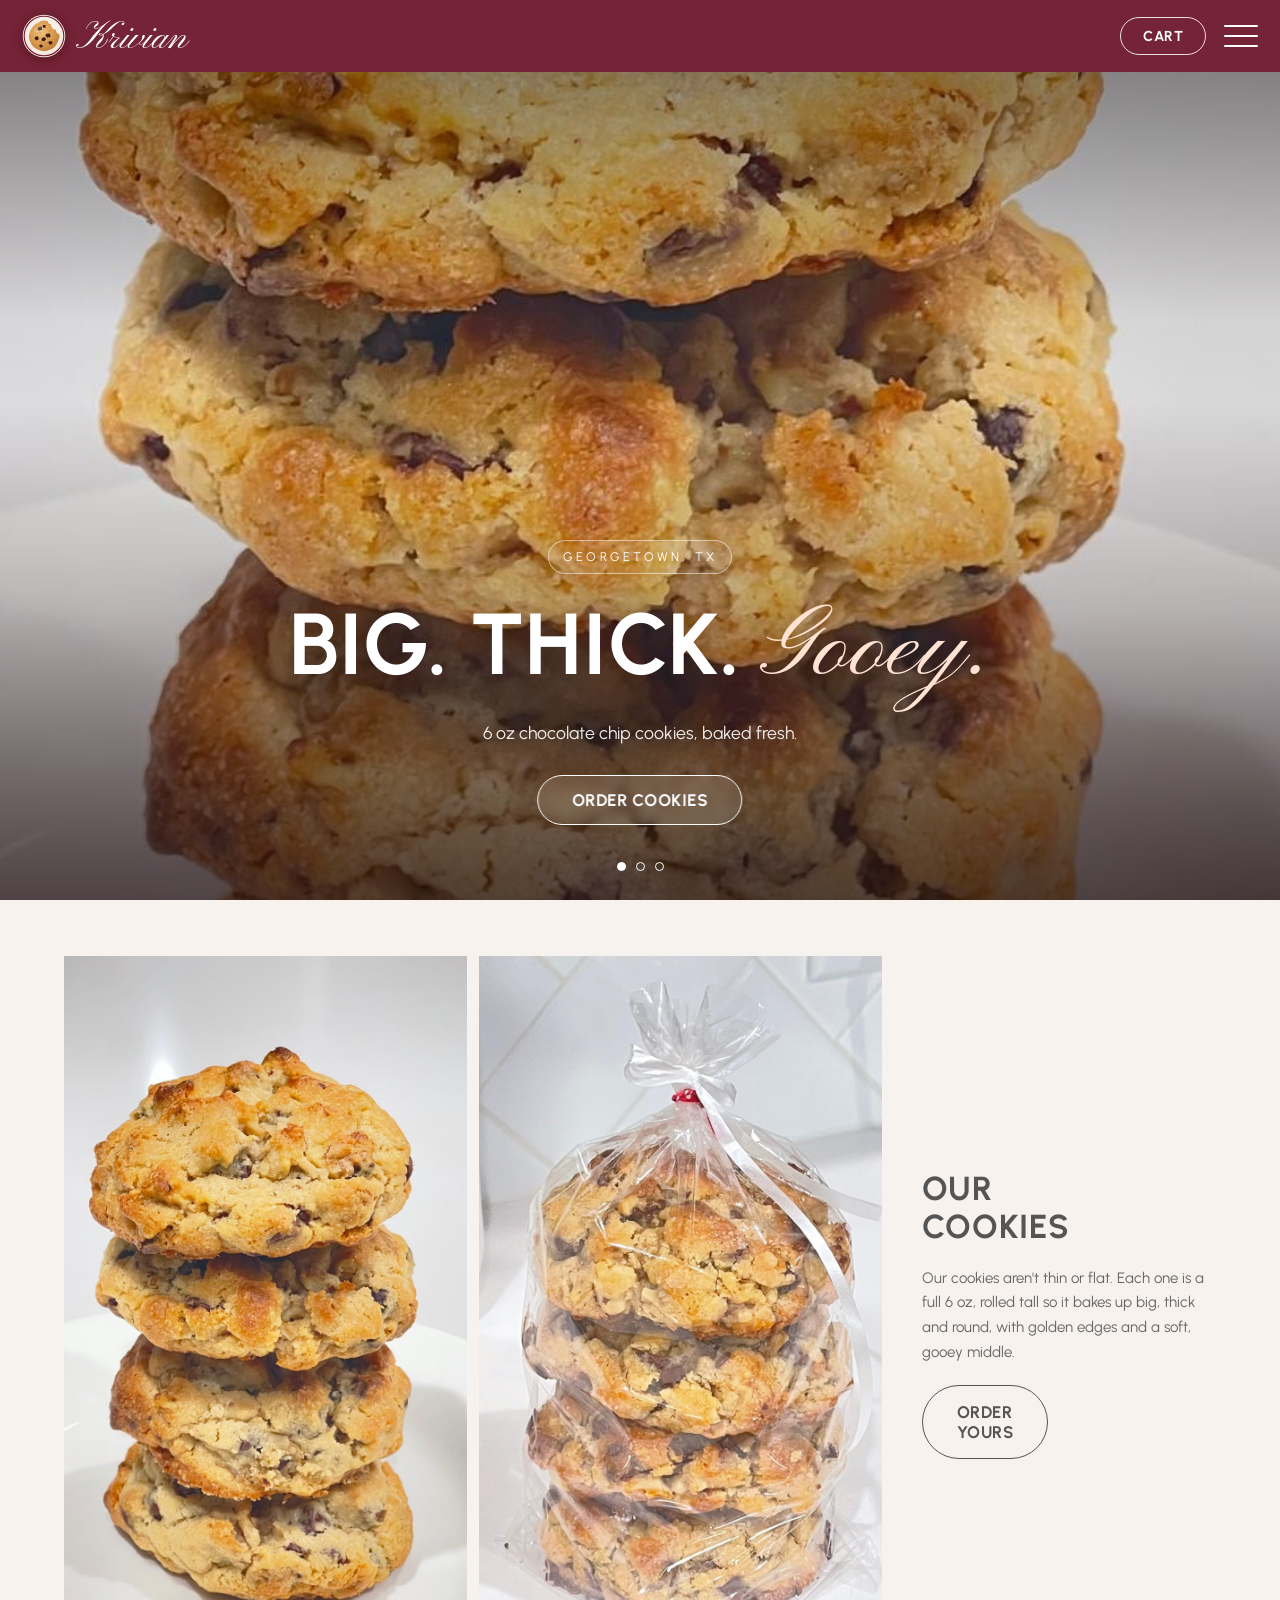
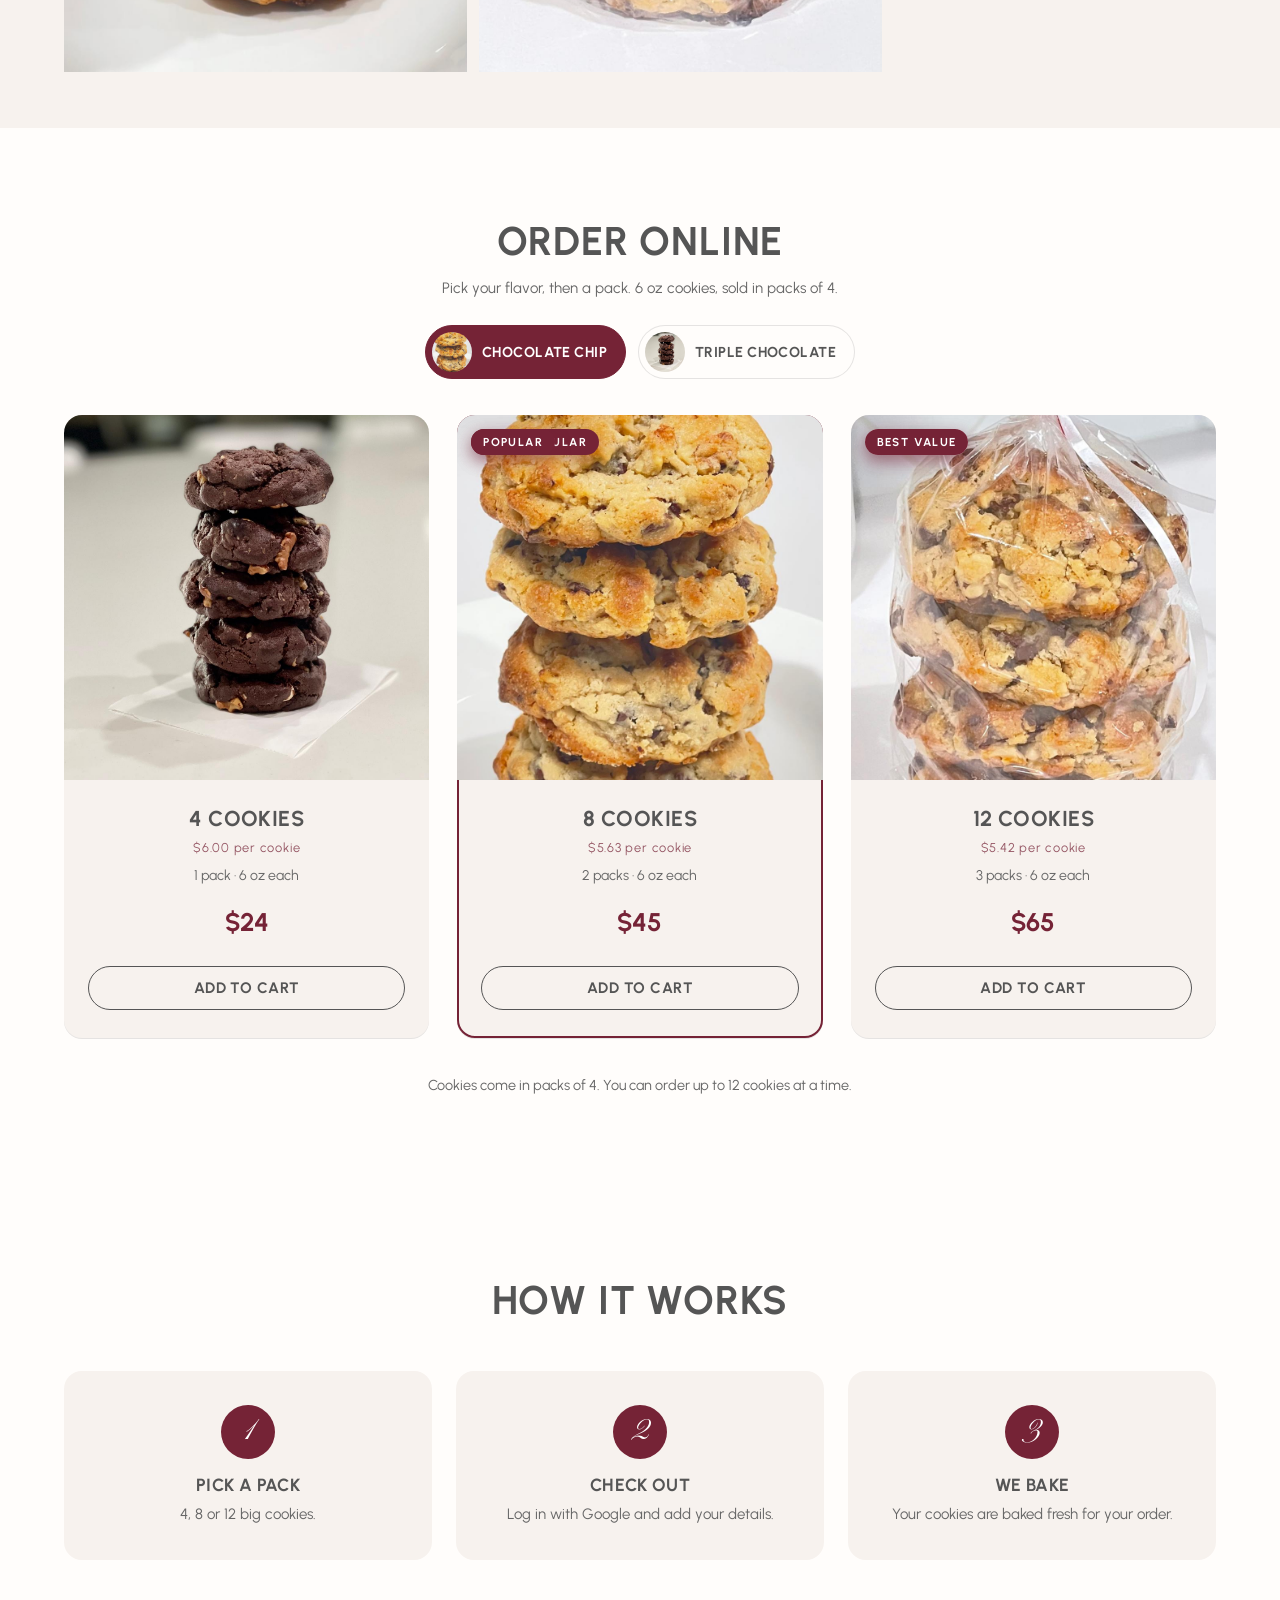
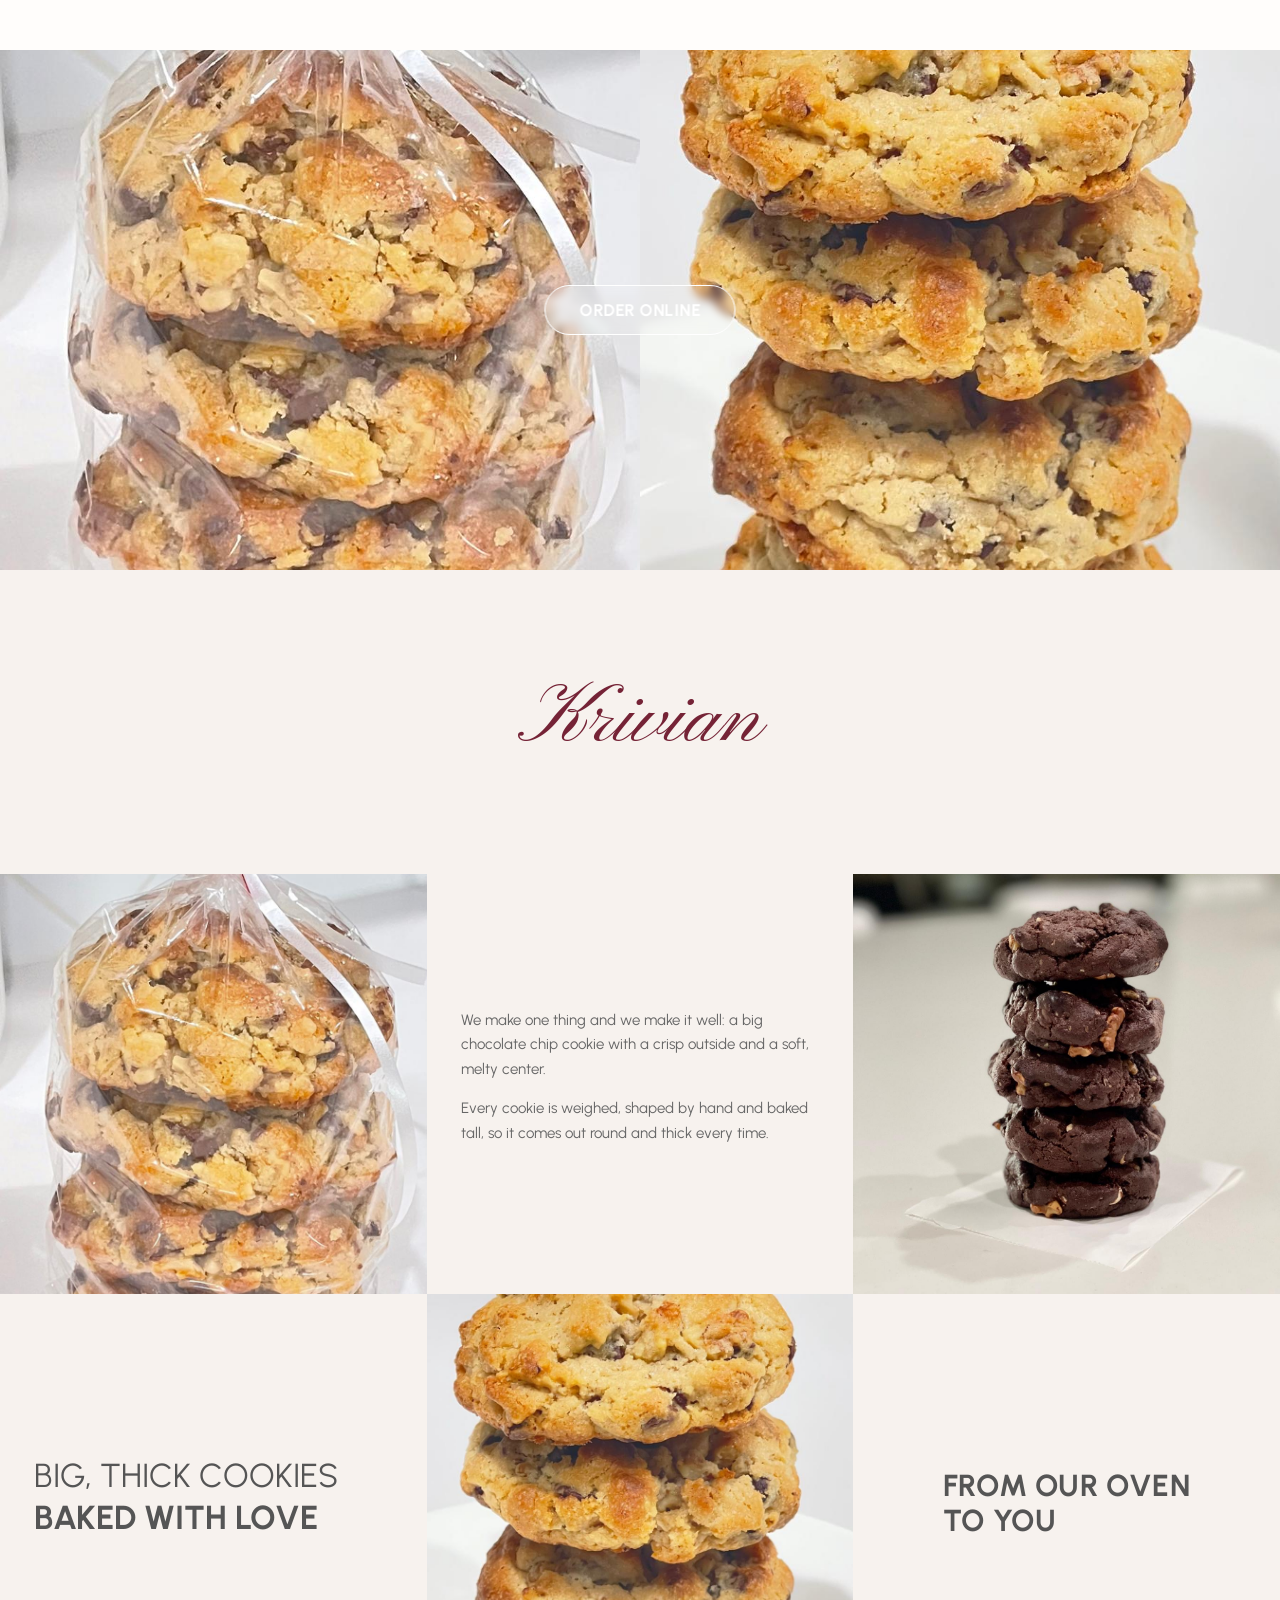
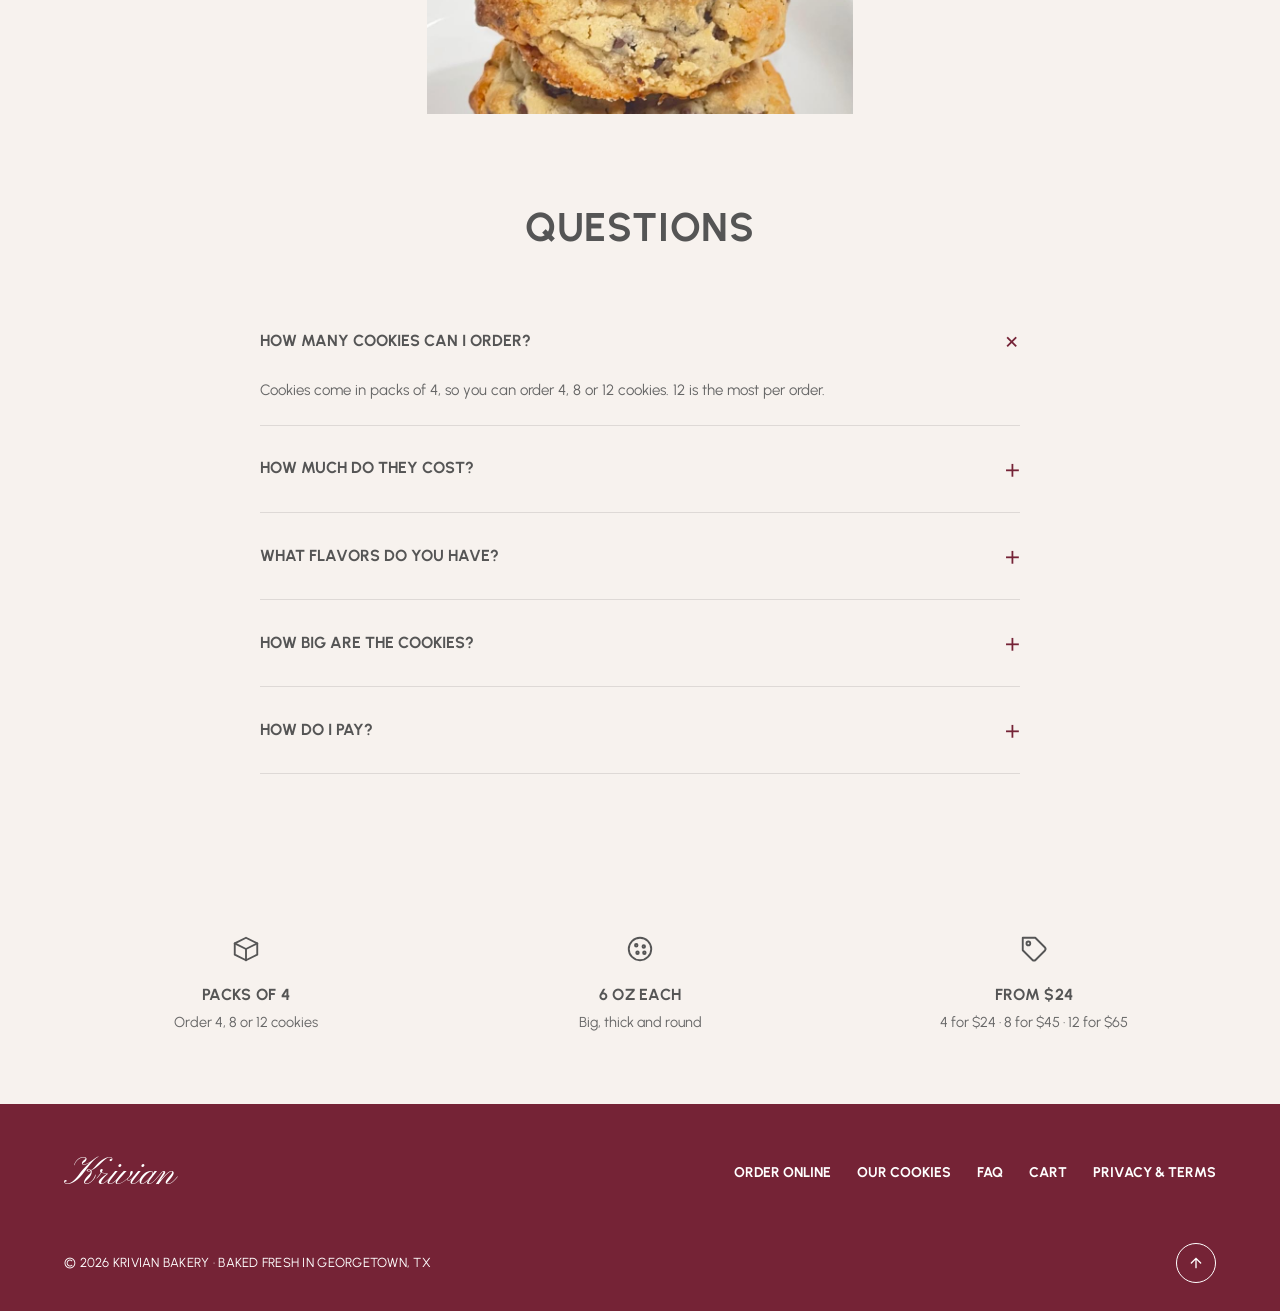
==== index.html @ 321ea790 "Two flavors: Chocolate Chip and Triple Chocolate, picked on the menu and in the cart Co-Authored-By:" ====
<!doctype html>
<html lang="en">
<head>
  <meta charset="utf-8">
  <meta name="viewport" content="width=device-width, initial-scale=1">
  <title>Krivian Bakery · Big Chocolate Chip Cookies</title>
  <meta name="description" content="Krivian Bakery in Georgetown, TX makes big, thick 6 oz chocolate chip and triple chocolate cookies, baked fresh and sold in packs of 4. Order online.">
  <link rel="icon" href="logo.svg" type="image/svg+xml">
  <link rel="canonical" href="https://krivianbakery.com/">
  <meta name="theme-color" content="#752336">
  <meta property="og:type" content="website">
  <meta property="og:site_name" content="Krivian Bakery">
  <meta property="og:title" content="Krivian Bakery · Big Chocolate Chip Cookies">
  <meta property="og:description" content="Big, thick 6 oz chocolate chip cookies, baked fresh and sold in packs of 4.">
  <meta property="og:url" content="https://krivianbakery.com/">
  <meta property="og:image" content="https://krivianbakery.com/img/chocolate-chip.jpg">
  <meta name="twitter:card" content="summary_large_image">
  <link rel="apple-touch-icon" href="logo.svg">
  <script type="application/ld+json">{"@context":"https://schema.org","@type":"Bakery","name":"Krivian Bakery","url":"https://krivianbakery.com/","logo":"https://krivianbakery.com/logo.svg","image":"https://krivianbakery.com/img/double-chocolate.jpg","description":"Big, thick 6 oz chocolate chip cookies, sold in packs of 4.","priceRange":"$","servesCuisine":"Cookies","makesOffer":[{"@type":"Offer","price":"24","priceCurrency":"USD","itemOffered":{"@type":"Product","name":"Chocolate chip cookies, 4 cookies"}},{"@type":"Offer","price":"45","priceCurrency":"USD","itemOffered":{"@type":"Product","name":"Chocolate chip cookies, 8 cookies"}},{"@type":"Offer","price":"65","priceCurrency":"USD","itemOffered":{"@type":"Product","name":"Chocolate chip cookies, 12 cookies"}}],"address":{"@type":"PostalAddress","addressLocality":"Georgetown","addressRegion":"TX","addressCountry":"US"},"areaServed":{"@type":"City","name":"Georgetown, Texas"}}</script>
  <link rel="preconnect" href="https://fonts.googleapis.com">
  <link rel="preconnect" href="https://fonts.gstatic.com" crossorigin>
  <link href="https://fonts.googleapis.com/css2?family=Pinyon+Script&family=Urbanist:wght@400;700&display=swap" rel="stylesheet">
  <link rel="stylesheet" href="styles.css">
  <script src="cart.js"></script>
  <script type="application/ld+json">{"@context":"https://schema.org","@type":"FAQPage","mainEntity":[{"@type":"Question","name":"How many cookies can I order?","acceptedAnswer":{"@type":"Answer","text":"Cookies come in packs of 4, so you can order 4, 8 or 12 cookies. 12 is the most per order."}},{"@type":"Question","name":"How much do they cost?","acceptedAnswer":{"@type":"Answer","text":"4 cookies are $24, 8 cookies are $45 and 12 cookies are $65."}},{"@type":"Question","name":"How big are the cookies?","acceptedAnswer":{"@type":"Answer","text":"Each cookie is 6 oz. They're big, round and thick, not thin and flat."}},{"@type":"Question","name":"How do I pay?","acceptedAnswer":{"@type":"Answer","text":"Add a pack to your cart and go to checkout. Online payment is coming soon."}}]}</script>
</head>
<body>
  <header class="site-header">
    <div class="bar">
      <a class="logo" href="index.html"><img src="logo.svg" alt="" width="44" height="44">Krivian</a>
      <div class="bar-right">
        <button class="pill light cart-pill" type="button" data-open-cart>Cart <span class="badge" data-cart-badge hidden>0</span></button>
        <button class="burger" type="button" data-menu-toggle aria-label="Open menu"><span></span><span></span><span></span></button>
      </div>
    </div>
  </header>

  <div class="menu-overlay">
    <button class="close-x" type="button" data-menu-toggle aria-label="Close menu"></button>
    <nav aria-label="Main">
      <a href="#order">Order cookies</a>
      <a href="#cookies">Our cookies</a>
      <a href="#faq">FAQ</a>
      <a href="cart.html">Cart</a>
    </nav>
  </div>

  <main>
    <section class="hero" aria-label="Krivian Bakery cookies">
      <div class="slide on">
        <img src="img/chocolate-chip.jpg" alt="A stack of Krivian chocolate chip cookies" fetchpriority="high">
        <div class="slide-caption"><b>Chocolate chip</b> by Krivian</div>
      </div>
      <div class="slide">
        <img src="img/pack-of-4.jpg" alt="A bagged pack of 4 Krivian cookies" loading="lazy">
        <div class="slide-caption"><b>6 oz cookies</b> by Krivian</div>
      </div>
      <div class="slide">
        <img src="img/double-chocolate.jpg" alt="A stack of Krivian triple chocolate cookies" loading="lazy">
        <div class="slide-caption"><b>Baked fresh</b> by Krivian</div>
      </div>
      <div class="hero-copy">
        <span class="hero-kicker">Georgetown, TX</span>
        <h1>Big. Thick.<em>Gooey.</em></h1>
        <p>6 oz chocolate chip cookies, baked fresh.</p>
      </div>
      <a class="pill glass hero-cta" href="#order">Order cookies</a>
      <div class="dots"></div>
    </section>

    <section class="split" id="cookies">
      <div class="wrap split-grid">
        <img src="img/chocolate-chip.jpg" alt="A stack of Krivian chocolate chip cookies" loading="lazy">
        <img src="img/pack-of-4.jpg" alt="A bagged pack of 4 Krivian cookies" loading="lazy">
        <div class="split-text">
          <h2>Our<br>cookies</h2>
          <p>Our cookies aren't thin or flat. Each one is a full 6 oz, rolled tall so it bakes up big, thick and round, with golden edges and a soft, gooey middle.</p>
          <a class="pill big" href="#order">Order<br>yours</a>
        </div>
      </div>
    </section>

    <section class="section store" id="order">
      <div class="wrap">
        <div class="title">
          <h2>Order online</h2>
          <p>Pick your flavor, then a pack. 6 oz cookies, sold in packs of 4.</p>
        </div>
        <div class="flavor-wrap" data-flavor-picker>
        </div>
        <div class="store-grid">
          <article class="product">
            <div class="product-img"><img src="img/double-chocolate.jpg" alt="A stack of Krivian triple chocolate cookies" loading="lazy"></div>
            <div class="product-body">
              <h3>4 Cookies</h3><span class="each">$6.00 per cookie</span>
              <span class="sub">1 pack · 6 oz each</span>
              <div class="price">$24</div>
              <button class="pill add-btn" type="button" data-add="4">Add to cart</button>
            </div>
          </article>
          <article class="product featured">
            <span class="ribbon">Most popular</span>
            <div class="product-img"><img src="img/chocolate-chip.jpg" alt="A stack of Krivian chocolate chip cookies" loading="lazy"><span class="ribbon">Popular</span></div>
            <div class="product-body">
              <h3>8 Cookies</h3><span class="each">$5.63 per cookie</span>
              <span class="sub">2 packs · 6 oz each</span>
              <div class="price">$45</div>
              <button class="pill add-btn" type="button" data-add="8">Add to cart</button>
            </div>
          </article>
          <article class="product">
            <span class="ribbon alt">Best value</span>
            <div class="product-img"><img src="img/pack-of-4.jpg" alt="A bagged pack of 4 Krivian cookies" loading="lazy"><span class="ribbon">Best value</span></div>
            <div class="product-body">
              <h3>12 Cookies</h3><span class="each">$5.42 per cookie</span>
              <span class="sub">3 packs · 6 oz each</span>
              <div class="price">$65</div>
              <button class="pill add-btn" type="button" data-add="12">Add to cart</button>
            </div>
          </article>
        </div>
        <p class="store-note">Cookies come in packs of 4. You can order up to 12 cookies at a time.</p>
      </div>
    </section>

    <section class="section steps">
      <div class="wrap">
        <div class="title"><h2>How it works</h2></div>
        <ol class="steps-grid">
          <li><span>1</span><h3>Pick a pack</h3><p>4, 8 or 12 big cookies.</p></li>
          <li><span>2</span><h3>Check out</h3><p>Log in with Google and add your details.</p></li>
          <li><span>3</span><h3>We bake</h3><p>Your cookies are baked fresh for your order.</p></li>
        </ol>
      </div>
    </section>

    <div class="photo-pair">
      <img src="img/pack-of-4.jpg" alt="A bagged pack of 4 Krivian cookies" loading="lazy">
      <img src="img/chocolate-chip.jpg" alt="A stack of Krivian chocolate chip cookies" loading="lazy">
      <a class="pill glass" href="#order">Order online</a>
    </div>

    <div class="script-mark">Krivian</div>

    <section class="trio">
      <img src="img/pack-of-4.jpg" alt="A bagged pack of 4 Krivian cookies" loading="lazy">
      <div class="trio-text">
        <div>
          <p>We make one thing and we make it well: a big chocolate chip cookie with a crisp outside and a soft, melty center.</p>
          <p>Every cookie is weighed, shaped by hand and baked tall, so it comes out round and thick every time.</p>
        </div>
      </div>
      <img src="img/double-chocolate.jpg" alt="A stack of Krivian triple chocolate cookies" loading="lazy">
      <div class="trio-text"><p class="big-line">Big, thick cookies<b>baked with love</b></p></div>
      <img src="img/chocolate-chip.jpg" alt="A stack of Krivian chocolate chip cookies" loading="lazy">
      <div class="trio-head"><h2>From our oven<br>to you</h2></div>
    </section>

    <section class="section faq" id="faq">
      <div class="wrap">
        <div class="title"><h2>Questions</h2></div>
        <div class="faq-list">
          <details open>
            <summary>How many cookies can I order?</summary>
            <p>Cookies come in packs of 4, so you can order 4, 8 or 12 cookies. 12 is the most per order.</p>
          </details>
          <details>
            <summary>How much do they cost?</summary>
            <p>4 cookies are $24, 8 cookies are $45 and 12 cookies are $65.</p>
          </details>
          <details>
            <summary>What flavors do you have?</summary>
            <p>Chocolate chip and triple chocolate. Pick one flavor per order.</p>
          </details>
          <details>
            <summary>How big are the cookies?</summary>
            <p>Each cookie is 6 oz. They're big, round and thick, not thin and flat.</p>
          </details>
          <details>
            <summary>How do I pay?</summary>
            <p>Add a pack to your cart and go to checkout. Online payment is coming soon.</p>
          </details>
        </div>
      </div>
    </section>

    <section class="info">
      <div class="wrap info-grid">
        <div>
          <svg viewBox="0 0 24 24" fill="none" stroke-width="1.5" stroke-linecap="round" stroke-linejoin="round" aria-hidden="true"><path d="M3 7.5 12 3l9 4.5v9L12 21l-9-4.5z"/><path d="M3 7.5 12 12l9-4.5M12 12v9"/></svg>
          <h4>Packs of 4</h4>
          <p>Order 4, 8 or 12 cookies</p>
        </div>
        <div>
          <svg viewBox="0 0 24 24" fill="none" stroke-width="1.5" stroke-linecap="round" stroke-linejoin="round" aria-hidden="true"><circle cx="12" cy="12" r="9"/><circle cx="9" cy="9" r="1"/><circle cx="15" cy="10" r="1"/><circle cx="10" cy="15" r="1"/><circle cx="15.5" cy="15" r="1"/></svg>
          <h4>6 oz each</h4>
          <p>Big, thick and round</p>
        </div>
        <div>
          <svg viewBox="0 0 24 24" fill="none" stroke-width="1.5" stroke-linecap="round" stroke-linejoin="round" aria-hidden="true"><path d="M20.6 13.4 13.4 20.6a2 2 0 0 1-2.8 0L3 13V3h10l7.6 7.6a2 2 0 0 1 0 2.8z"/><circle cx="7.5" cy="7.5" r="1.5"/></svg>
          <h4>From $24</h4>
          <p>4 for $24 · 8 for $45 · 12 for $65</p>
        </div>
      </div>
    </section>
  </main>

  <a class="order-bar" href="#order" aria-hidden="true" tabindex="-1"><span><b>Big 6 oz cookies</b>4 for $24 · 8 for $45 · 12 for $65</span><em>Order</em></a>

  <footer class="site-footer">
    <div class="wrap">
      <div class="footer-top">
        <a class="logo" href="index.html">Krivian</a>
        <nav class="footer-links" aria-label="Footer">
          <a href="#order">Order online</a>
          <a href="#cookies">Our cookies</a>
          <a href="#faq">FAQ</a>
          <a href="cart.html">Cart</a>
          <a href="legal.html">Privacy &amp; Terms</a>
        </nav>
      </div>
      <div class="footer-bottom">
        <span>© <span id="year"></span> Krivian Bakery · Baked fresh in Georgetown, TX</span>
        <button class="to-top" type="button" data-top aria-label="Back to top">
          <svg width="16" height="16" viewBox="0 0 24 24" fill="none" stroke="currentColor" stroke-width="2" stroke-linecap="round" aria-hidden="true"><path d="M12 19V5M5 12l7-7 7 7"/></svg>
        </button>
      </div>
    </div>
  </footer>

  <script>
    // Hero slider: fades through the slides every 5 seconds; dots jump to a slide. Swipe (or drag)
    // to move: the picture follows your finger and slides out left or right.
    (() => {
      const hero = document.querySelector('.hero');
      const slides = [...document.querySelectorAll('.slide')];
      const dots = document.querySelector('.dots');
      let i = 0, timer;
      slides.forEach((_, n) => {
        const b = document.createElement('button');
        b.type = 'button';
        b.setAttribute('aria-label', `Show slide ${n + 1}`);
        b.addEventListener('click', () => { show(n); restart(); });
        dots.append(b);
      });
      function show(n) {
        i = (n + slides.length) % slides.length;
        slides.forEach((s, k) => s.classList.toggle('on', k === i));
        [...dots.children].forEach((d, k) => d.classList.toggle('on', k === i));
      }
      function restart() { clearInterval(timer); timer = setInterval(() => show(i + 1), 5000); }
      show(0);
      restart();

      // Swiping
      let x0 = null, y0 = 0, dx = 0, sideways = null, busy = false;
      const W = () => hero.clientWidth;
      const place = (el, px, anim) => { el.style.transition = anim ? 'transform .45s cubic-bezier(.2,.8,.2,1)' : 'none'; el.style.transform = `translateX(${px}px)`; };
      const reset = (el) => { el.style.transition = ''; el.style.transform = ''; el.style.opacity = ''; el.style.zIndex = ''; };
      const neighbour = () => slides[(i + (dx < 0 ? 1 : -1) + slides.length) % slides.length];
      hero.addEventListener('pointerdown', (e) => {
        if (busy || e.button > 0 || e.target.closest('a, button')) return;
        x0 = e.clientX; y0 = e.clientY; dx = 0; sideways = null; clearInterval(timer);
      });
      hero.addEventListener('pointermove', (e) => {
        if (x0 === null) return;
        dx = e.clientX - x0;
        if (sideways === null && (Math.abs(dx) > 8 || Math.abs(e.clientY - y0) > 8)) sideways = Math.abs(dx) > Math.abs(e.clientY - y0);
        if (!sideways) return;
        const cur = slides[i], nb = neighbour();
        slides.forEach((s) => { if (s !== cur && s !== nb) reset(s); });
        cur.style.opacity = '1'; cur.style.zIndex = '1'; place(cur, dx, false);
        nb.style.opacity = '1'; nb.style.zIndex = '1'; place(nb, dx + (dx < 0 ? W() : -W()), false);
      });
      const end = () => {
        if (x0 === null) return;
        x0 = null;
        if (!sideways || dx === 0) { restart(); return; }
        const cur = slides[i], nb = neighbour(), go = Math.abs(dx) > Math.min(90, W() * .18);
        busy = true;
        if (go) { place(cur, dx < 0 ? -W() : W(), true); place(nb, 0, true); }
        else { place(cur, 0, true); place(nb, dx < 0 ? W() : -W(), true); }
        setTimeout(() => {
          const next = go ? slides.indexOf(nb) : i;
          // swap without the fade: the old picture vanishes instantly, then styles go back to normal
          slides.forEach((s) => { s.style.transition = 'none'; s.style.transform = ''; s.style.zIndex = ''; s.style.opacity = s === slides[next] ? '1' : '0'; });
          show(next);
          setTimeout(() => { slides.forEach(reset); busy = false; restart(); }, 40);
        }, 470);
      };
      hero.addEventListener('pointerup', end);
      hero.addEventListener('pointercancel', end);
      hero.addEventListener('pointerleave', end);
      hero.style.touchAction = 'pan-y';
    })();
  </script>
  <script>
    // Phones: an Order bar slides up once you scroll past the top photos, and hides at the menu itself and the footer.
    (() => {
      const bar = document.querySelector(".order-bar"), hero = document.querySelector(".hero"), order = document.getElementById("order"), foot = document.querySelector(".site-footer");
      if (!bar || !hero || !order || !foot) return;
      const u = () => { const past = hero.getBoundingClientRect().bottom < 0, r = order.getBoundingClientRect(), atMenu = r.top < innerHeight && r.bottom > 0, atFoot = foot.getBoundingClientRect().top < innerHeight; bar.classList.toggle("on", past && !atMenu && !atFoot); };
      addEventListener("scroll", u, { passive: true }); u();
    })();
  </script>
<script>
(function () {
  if (!("IntersectionObserver" in window) || matchMedia("(prefers-reduced-motion: reduce)").matches) return;
  var els = document.querySelectorAll(".title, .product, .steps-grid li, .split-text, .trio-text, .info-grid > div, .faq-list");
  var io = new IntersectionObserver(function (es) { es.forEach(function (e) { if (e.isIntersecting) { e.target.classList.add("in"); io.unobserve(e.target); } }); }, { rootMargin: "0px 0px -8% 0px" });
  els.forEach(function (el, i) { el.classList.add("reveal"); el.style.transitionDelay = (i % 3) * 90 + "ms"; io.observe(el); });
})();
</script>
</body>
</html>
---- styles.css ----
:root {
  --wine: #752336;
  --wine-dark: #5d1a2a;
  --cream: #f7f2ee;
  --cream-2: #efe7e1;
  --white: #fffdfb;
  --text: #666;
  --heading: #555;
  --ink: #343b4c;
  --line: rgba(0, 0, 0, .1);
  --sans: "Century Gothic", "Urbanist", "Futura", system-ui, sans-serif;
  --script: "Pinyon Script", cursive;
  --bar: 72px;
}

* { box-sizing: border-box; }
html { scroll-behavior: smooth; scroll-padding-top: var(--bar); }
body {
  margin: 0;
  font-family: var(--sans);
  font-size: 15px;
  line-height: 1.65;
  background: var(--cream);
  color: var(--text);
  -webkit-font-smoothing: antialiased;
}
body.cart-open, body.nav-open { overflow: hidden; }
img { max-width: 100%; display: block; }
a { color: inherit; text-decoration: none; }
h1, h2, h3, h4 { font-weight: 700; text-transform: uppercase; color: var(--heading); line-height: 1.15; margin: 0; letter-spacing: .02em; }
.wrap { max-width: 1200px; margin: 0 auto; padding: 0 24px; }

/* ---------- Pill buttons ---------- */
.pill {
  display: inline-flex; align-items: center; justify-content: center; gap: 8px;
  padding: 12px 28px; border-radius: 999px;
  border: 1.5px solid currentColor; background: transparent; color: var(--heading);
  font: 700 .95rem var(--sans); text-transform: uppercase; letter-spacing: .03em;
  cursor: pointer; transition: background .25s, color .25s, border-color .25s;
}
.pill:hover { background: var(--wine); border-color: var(--wine); color: #fff; }
.pill.solid { background: var(--wine); border-color: var(--wine); color: #fff; }
.pill.solid:hover { background: var(--wine-dark); border-color: var(--wine-dark); }
.pill.light { color: #fff; border-color: rgba(255,255,255,.85); }
.pill.light:hover { background: #fff; color: var(--wine); border-color: #fff; }
.pill.glass { color: #fff; border-color: #fff; background: rgba(255,255,255,.12); backdrop-filter: blur(4px); padding: 14px 34px; font-size: 1.05rem; }
.pill.glass:hover { background: #fff; color: var(--wine); }
.pill.big { padding: 16px 34px; font-size: 1.05rem; line-height: 1.2; }
.pill.full { width: 100%; }
.pill:disabled { opacity: .4; cursor: not-allowed; }
.pill:disabled:hover { background: var(--wine); color: #fff; }
.link { background: none; border: 0; padding: 0; font: inherit; font-size: .85rem; color: var(--text); text-decoration: underline; cursor: pointer; }
.link:hover { color: var(--wine); }

/* ---------- Header ---------- */
.site-header {
  position: sticky; top: 0; z-index: 30; height: var(--bar);
  background: var(--wine); color: #fff;
}
.site-header .bar { height: 100%; display: flex; align-items: center; justify-content: space-between; padding: 0 22px; }
.logo { font-family: var(--script); font-size: 2.4rem; line-height: 1; color: #fff; padding-top: 6px; display: inline-flex; align-items: center; gap: 10px; text-decoration: none; }
.logo img { width: 44px; height: 44px; margin-top: -6px; filter: drop-shadow(0 2px 6px rgba(0,0,0,.25)); }
.bar-right { display: flex; align-items: center; gap: 18px; }
.cart-pill { padding: 9px 22px; font-size: .9rem; }
.badge {
  min-width: 20px; height: 20px; padding: 0 6px; border-radius: 999px;
  background: #fff; color: var(--wine); font-size: .7rem; font-weight: 700;
  display: inline-grid; place-items: center;
}
.badge[hidden] { display: none; }
.cart-pill:hover .badge { background: var(--wine); color: #fff; }
.burger { width: 34px; height: 26px; position: relative; background: none; border: 0; cursor: pointer; padding: 0; }
.burger span { position: absolute; left: 0; right: 0; height: 2px; background: #fff; border-radius: 2px; }
.burger span:nth-child(1) { top: 2px; }
.burger span:nth-child(2) { top: 12px; }
.burger span:nth-child(3) { top: 22px; }

/* ---------- Full-screen menu ---------- */
.menu-overlay {
  position: fixed; inset: 0; z-index: 60;
  background: rgba(60, 40, 40, .55); backdrop-filter: blur(18px);
  display: grid; place-items: center;
  opacity: 0; pointer-events: none; transition: opacity .35s;
}
.nav-open .menu-overlay { opacity: 1; pointer-events: auto; }
.menu-overlay nav { display: grid; gap: 6px; }
.menu-overlay nav a {
  color: #fff; font-size: clamp(1.6rem, 4vw, 2.2rem); font-weight: 700; text-transform: uppercase;
  transform: translateY(12px); opacity: 0; transition: transform .4s, opacity .4s, color .2s;
}
.nav-open .menu-overlay nav a { transform: none; opacity: 1; }
.nav-open .menu-overlay nav a:nth-child(2) { transition-delay: .05s; }
.nav-open .menu-overlay nav a:nth-child(3) { transition-delay: .1s; }
.nav-open .menu-overlay nav a:nth-child(4) { transition-delay: .15s; }
.menu-overlay nav a:hover { color: #f3c9d2; }
.close-x { position: relative; width: 40px; height: 40px; border: 0; background: none; cursor: pointer; color: inherit; }
.close-x::before, .close-x::after {
  content: ""; position: absolute; left: 8px; right: 8px; top: 50%; height: 2px; background: currentColor;
}
.close-x::before { transform: rotate(45deg); }
.close-x::after { transform: rotate(-45deg); }
.menu-overlay .close-x { position: absolute; top: 16px; right: 18px; color: #fff; }

/* ---------- Hero slider ---------- */
.hero { position: relative; height: calc(100vh - var(--bar)); height: calc(100svh - var(--bar)); min-height: 480px; overflow: hidden; background: #2a1a1c; }
.slide { position: absolute; inset: 0; opacity: 0; transition: opacity 1.2s ease; }
.slide.on { opacity: 1; }
.slide img { width: 100%; height: 100%; object-fit: cover; transform: scale(1.08); transition: transform 7s ease-out; }
.slide.on img { transform: scale(1); }
.slide::after { content: ""; position: absolute; inset: 0; background: linear-gradient(180deg, rgba(0,0,0,.35) 0%, rgba(0,0,0,0) 30%, rgba(0,0,0,0) 65%, rgba(0,0,0,.35) 100%); }
.slide-caption {
  position: absolute; top: 9%; left: 0; right: 0; z-index: 2; text-align: center;
  color: #fff; font-size: clamp(1.1rem, 2.4vw, 1.5rem); text-transform: uppercase; letter-spacing: .02em;
  text-shadow: 0 1px 12px rgba(0,0,0,.35);
}
.slide-caption b { font-weight: 700; }
.hero-cta { position: absolute; left: 50%; bottom: 9%; transform: translateX(-50%); z-index: 3; white-space: nowrap; }
.dots { position: absolute; left: 0; right: 0; bottom: 3.5%; z-index: 3; display: flex; justify-content: center; gap: 10px; }
.dots button { width: 9px; height: 9px; border-radius: 50%; border: 1.5px solid #fff; background: transparent; padding: 0; cursor: pointer; }
.dots button.on { background: #fff; }

/* ---------- Split: photos + text ---------- */
.split { padding: 56px 0; }
.split-grid { display: grid; grid-template-columns: 1fr 1fr .8fr; gap: 12px; align-items: stretch; }
.split-grid > img { width: 100%; height: 100%; min-height: 460px; object-fit: cover; }
.split-text { padding: 20px 10px 20px 28px; display: flex; flex-direction: column; justify-content: center; gap: 20px; }
.split-text h2 { font-size: clamp(1.6rem, 2.6vw, 2.1rem); }
.split-text p { margin: 0; }
.split-text .pill { align-self: flex-start; }

/* ---------- Section headings ---------- */
.section { padding: 90px 0; }
.title { text-align: center; margin-bottom: 48px; }
.title h2 { font-size: clamp(1.8rem, 3.4vw, 2.5rem); }
.title p { margin: 12px auto 0; max-width: 520px; }

/* ---------- Order (store) ---------- */
.store { background: var(--white); }
.store-grid { display: grid; grid-template-columns: repeat(3, 1fr); gap: 28px; }
.product { background: var(--cream); display: flex; flex-direction: column; }
.product-img { position: relative; aspect-ratio: 1; overflow: hidden; }
.product-img img { width: 100%; height: 100%; object-fit: cover; transition: transform .6s; }
.product:hover .product-img img { transform: scale(1.05); }
.ribbon {
  position: absolute; top: 16px; left: 16px; background: var(--wine); color: #fff;
  font-size: .72rem; font-weight: 700; text-transform: uppercase; letter-spacing: .06em;
  padding: 5px 12px; border-radius: 999px;
}
.product-body { padding: 26px 24px 28px; text-align: center; display: flex; flex-direction: column; gap: 6px; flex: 1; }
.product-body h3 { font-size: 1.35rem; }
.product-body .sub { font-size: .88rem; }
.product-body .price { font-size: 1.6rem; font-weight: 700; color: var(--wine); margin: 8px 0 16px; }
.product-body .pill { margin-top: auto; }
.add-btn.in-cart { background: transparent; color: var(--wine); border-color: var(--wine); }
.store-note { text-align: center; margin: 36px 0 0; font-size: .9rem; }

/* ---------- Full-width photo pair with button ---------- */
.photo-pair { position: relative; display: grid; grid-template-columns: 1fr 1fr; }
.photo-pair img { width: 100%; height: 520px; object-fit: cover; }
.photo-pair .pill { position: absolute; left: 50%; top: 50%; transform: translate(-50%, -50%); white-space: nowrap; }

/* ---------- Script divider ---------- */
.script-mark { text-align: center; padding: 110px 0; font-family: var(--script); font-size: clamp(3.4rem, 8vw, 5.2rem); color: var(--wine); line-height: 1; }

/* ---------- Three-up: photo / text / photo ---------- */
.trio { display: grid; grid-template-columns: 1fr 1fr 1fr; }
.trio img { width: 100%; height: 420px; object-fit: cover; }
.trio .trio-text { display: flex; align-items: center; padding: 40px 34px; }
.trio .trio-text p { margin: 0 0 14px; }
.trio .big-line { font-size: clamp(1.5rem, 2.6vw, 2.1rem); text-transform: uppercase; line-height: 1.25; color: var(--heading); font-weight: 400; }
.trio .big-line b { display: block; }
.trio .trio-head { display: flex; align-items: center; justify-content: center; padding: 40px; }
.trio .trio-head h2 { font-size: clamp(1.4rem, 2.4vw, 1.9rem); }

/* ---------- FAQ ---------- */
.faq-list { max-width: 760px; margin: 0 auto; }
.faq details { border-bottom: 1px solid var(--line); }
.faq summary {
  list-style: none; cursor: pointer; padding: 22px 0;
  display: flex; justify-content: space-between; align-items: center; gap: 20px;
  font-weight: 700; text-transform: uppercase; color: var(--heading); font-size: 1rem;
}
.faq summary::-webkit-details-marker { display: none; }
.faq summary::after { content: "+"; font-size: 1.6rem; font-weight: 400; color: var(--wine); transition: transform .25s; }
.faq details[open] summary::after { transform: rotate(45deg); }
.faq details p { margin: -6px 0 22px; }

/* ---------- Info row ---------- */
.info { padding: 70px 0; }
.info-grid { display: grid; grid-template-columns: repeat(3, 1fr); gap: 30px; text-align: center; }
.info-grid svg { width: 30px; height: 30px; stroke: var(--heading); margin: 0 auto 14px; }
.info-grid h4 { font-size: 1rem; margin-bottom: 6px; }
.info-grid p { margin: 0; font-size: .9rem; }

/* ---------- Footer ---------- */
.site-footer { background: var(--wine); color: #fff; padding: 46px 0 28px; }
.footer-top { display: flex; align-items: center; justify-content: space-between; gap: 30px; flex-wrap: wrap; }
.footer-links { display: flex; gap: 26px; flex-wrap: wrap; font-weight: 700; text-transform: uppercase; font-size: .88rem; }
.footer-links a:hover { opacity: .75; }
.footer-bottom { display: flex; justify-content: space-between; align-items: center; margin-top: 48px; font-size: .82rem; text-transform: uppercase; letter-spacing: .02em; gap: 16px; }
.to-top { width: 40px; height: 40px; border-radius: 50%; border: 1.5px solid #fff; background: transparent; color: #fff; cursor: pointer; display: grid; place-items: center; flex: none; }
.to-top:hover { background: #fff; color: var(--wine); }

/* ---------- Cart & checkout pages ---------- */
.page { padding: 70px 0 110px; min-height: 60vh; }
.page-title { text-align: center; margin-bottom: 44px; }
.page-title h1 { font-size: clamp(1.9rem, 4vw, 2.6rem); }
.page-title p { margin: 8px 0 0; }
.page-grid { display: grid; grid-template-columns: 1.6fr 1fr; gap: 28px; align-items: start; }
.card { background: var(--white); padding: 32px; }
.card > h2 { font-size: 1.15rem; margin-bottom: 22px; }
.summary { position: sticky; top: calc(var(--bar) + 24px); }
.sum { display: flex; justify-content: space-between; padding: 10px 0; }
.sum strong { color: var(--heading); }
.sum.total { border-top: 1px solid var(--line); margin-top: 10px; padding-top: 18px; font-weight: 700; text-transform: uppercase; color: var(--heading); }
.sum.total strong { font-size: 1.5rem; color: var(--wine); }
.summary .pill { margin-top: 18px; }
.secure { text-align: center; font-size: .82rem; margin: 12px 0 0; }

/* Line item + size picker (shared with the drawer) */
.line { display: flex; align-items: center; gap: 18px; }
.line img { width: 84px; height: 84px; object-fit: cover; flex: none; }
.line-info { flex: 1; min-width: 0; }
.line-info h3 { font-size: 1rem; margin-bottom: 4px; }
.line-info p { margin: 0 0 4px; font-size: .86rem; }
.line > strong { font-size: 1.2rem; color: var(--wine); }
.sizes { display: grid; grid-template-columns: repeat(3, 1fr); gap: 10px; margin-top: 22px; }
.sizes button {
  border: 1.5px solid var(--line); background: var(--white); border-radius: 999px; padding: 10px 6px;
  cursor: pointer; font: inherit; color: var(--heading); transition: border-color .2s, background .2s, color .2s;
}
.sizes button:hover { border-color: var(--wine); }
.sizes button.on { border-color: var(--wine); background: var(--wine); color: #fff; }
.sizes b { display: block; font-size: 1.05rem; line-height: 1.2; }
.sizes span { font-size: .78rem; opacity: .8; }
.sizes-label { font-size: .82rem; font-weight: 700; text-transform: uppercase; color: var(--heading); margin: 28px 0 0; }
.hint { font-size: .84rem; margin: 16px 0 0; }

.empty { text-align: center; padding: 40px 10px; }
.empty-icon { font-size: 2.6rem; }
.empty h3 { font-size: 1.15rem; margin: 12px 0 8px; }
.empty p { margin: 0 0 24px; }

.steps-list { list-style: none; padding: 0; margin: 0; counter-reset: s; }
.steps-list li { counter-increment: s; display: flex; gap: 16px; align-items: flex-start; padding: 18px 0; border-bottom: 1px solid var(--line); }
.steps-list li:last-child { border: 0; }
.steps-list li::before {
  content: counter(s); flex: none; width: 32px; height: 32px; border-radius: 50%;
  display: grid; place-items: center; border: 1.5px solid var(--line); font-weight: 700; font-size: .85rem;
}
.steps-list b { display: block; color: var(--heading); text-transform: uppercase; font-size: .92rem; }
.notice { background: #f3e3e6; color: var(--wine); padding: 16px 20px; margin-bottom: 14px; display: flex; gap: 12px; }
.notice b { display: block; text-transform: uppercase; font-size: .9rem; }

/* ---------- Cart drawer ---------- */
.scrim { position: fixed; inset: 0; z-index: 40; background: rgba(40, 20, 24, .45); opacity: 0; pointer-events: none; transition: opacity .3s; }
.drawer {
  position: fixed; top: 0; right: 0; bottom: 0; z-index: 50; width: min(420px, 100%);
  background: var(--cream); display: flex; flex-direction: column;
  transform: translateX(100%); transition: transform .35s cubic-bezier(.2,.8,.2,1);
}
.cart-open .scrim { opacity: 1; pointer-events: auto; }
.cart-open .drawer { transform: none; }
.drawer-head { display: flex; justify-content: space-between; align-items: center; height: var(--bar); padding: 0 16px 0 24px; background: var(--wine); color: #fff; }
.drawer-head h2 { color: #fff; font-size: 1.05rem; }
.drawer-body { flex: 1; display: flex; flex-direction: column; overflow-y: auto; }
.drawer-items { padding: 24px; flex: 1; }
.drawer-foot { padding: 20px 24px 24px; border-top: 1px solid var(--line); display: grid; gap: 10px; background: var(--white); }
.drawer-foot .sum { font-weight: 700; text-transform: uppercase; color: var(--heading); padding: 0 0 6px; }
.drawer-foot .sum strong { font-size: 1.35rem; color: var(--wine); }

/* ---------- Mobile ---------- */
@media (max-width: 900px) {
  .split-grid { grid-template-columns: 1fr 1fr; }
  .split-grid > img { min-height: 300px; }
  .split-text { grid-column: span 2; padding: 30px 6px 0; text-align: center; align-items: center; }
  .split-text .pill { align-self: center; }
  .store-grid { grid-template-columns: 1fr; max-width: 440px; margin: 0 auto; }
  .photo-pair img { height: 340px; }
  .trio { grid-template-columns: 1fr; }
  .trio img { height: 320px; }
  .trio .trio-text, .trio .trio-head { padding: 40px 24px; justify-content: center; text-align: center; }
  .page-grid { grid-template-columns: 1fr; }
  .summary { position: static; }
  .info-grid { grid-template-columns: 1fr; gap: 36px; }
  .footer-top { flex-direction: column; text-align: center; }
  .footer-links { justify-content: center; }
}
@media (max-width: 560px) {
  :root { --bar: 64px; }
  .wrap { padding: 0 16px; }
  .site-header .bar { padding: 0 14px; }
  .logo { font-size: 2rem; }
  .bar-right { gap: 14px; }
  .cart-pill { padding: 7px 16px; font-size: .82rem; }
  .split { padding: 16px 0 40px; }
  .split-grid { gap: 8px; }
  .split-grid > img { min-height: 220px; }
  .section { padding: 64px 0; }
  .photo-pair img { height: 240px; }
  .photo-pair .pill { padding: 12px 22px; font-size: .9rem; white-space: nowrap; }
  .script-mark { padding: 70px 0; }
  .card { padding: 22px 18px; }
  .line img { width: 64px; height: 64px; }
  .footer-bottom { flex-direction: column; text-align: center; }
}
@media (prefers-reduced-motion: reduce) {
  *, *::before, *::after { animation: none !important; transition: none !important; }
}

/* ---------- Sign in ---------- */
.auth { display: flex; align-items: center; }
.avatar { width: 38px; height: 38px; border-radius: 50%; border: 2px solid rgba(255,255,255,.7); background: var(--wine-dark); color: #fff; font: 700 16px var(--sans); cursor: pointer; padding: 0; overflow: hidden; }
.avatar img { width: 100%; height: 100%; object-fit: cover; display: block; }
@media (max-width: 640px) { .logo img { width: 36px; height: 36px; } }

/* ---------- Sign-in page ---------- */
.signin-page { display: grid; place-items: center; min-height: 60vh; padding: 48px 20px; }
.signin-card { max-width: 420px; width: 100%; text-align: center; background: var(--white); border: 1px solid var(--line); border-radius: 20px; padding: 36px 28px; box-shadow: 0 20px 50px -30px rgba(117,35,54,.4); }
.signin-card h1 { text-transform: none; letter-spacing: 0; font-family: var(--script); font-weight: 400; color: var(--wine); font-size: 2.6rem; margin: 10px 0 8px; }
.signin-card p { margin: 0 0 22px; line-height: 1.55; }
.gbtn { display: flex; align-items: center; justify-content: center; gap: 12px; padding: 14px 18px; border-radius: 999px; border: 1px solid #dadce0; background: #fff; color: #3c4043; font: 700 16px var(--sans); text-decoration: none; transition: box-shadow .2s, transform .2s; }
.gbtn:hover { box-shadow: 0 6px 18px rgba(0,0,0,.12); transform: translateY(-1px); }
.signin-card .back { display: inline-block; margin-top: 18px; color: var(--wine); font-size: .95rem; }


/* ---------- Privacy & Terms ---------- */
.legal .wrap { max-width: 780px; }
.legal-nav { display: flex; flex-wrap: wrap; gap: 10px; justify-content: center; margin: -20px 0 40px; }
.legal-nav a { padding: 8px 16px; border-radius: 999px; border: 1px solid var(--line); color: var(--wine); text-decoration: none; font-weight: 700; font-size: .95rem; background: var(--white); }
.legal section { background: var(--white); border: 1px solid var(--line); border-radius: 18px; padding: 28px 30px; margin-bottom: 22px; scroll-margin-top: calc(var(--bar) + 16px); }
.legal h2 { margin: 0 0 12px; color: var(--wine); }
.legal h3 { margin: 22px 0 8px; font-size: 1.05rem; color: var(--heading); }
.legal p, .legal li { line-height: 1.7; }
.legal ul { padding-left: 20px; margin: 8px 0; }

.signin-card .agree { font-size: .85rem; margin: 16px 0 0; color: var(--text); }
.signin-card .agree a { color: var(--wine); }


/* ---------- Checkout details ---------- */
.details { display: grid; gap: 14px; margin-top: 22px; }
.details h3 { margin: 10px 0 0; font-size: 1.05rem; color: var(--heading); }
.details label { display: grid; gap: 6px; font-weight: 700; font-size: .92rem; color: var(--heading); }
.details input, .details textarea { font: inherit; font-size: 16px; padding: 12px 14px; border-radius: 12px; border: 1px solid #d9cfc8; background: #fff; color: var(--ink); }
.details input:focus, .details textarea:focus { outline: 2px solid var(--wine); outline-offset: 1px; border-color: var(--wine); }
.details .two { display: grid; grid-template-columns: 1fr 1fr; gap: 14px; }
.details .opt { font-weight: 400; color: var(--text); }
.details .choice { display: grid; grid-template-columns: 1fr 1fr; gap: 10px; }
.details .choice label { display: block; cursor: pointer; }
.details .choice input { position: absolute; opacity: 0; }
.details .choice span { display: block; padding: 14px; border-radius: 14px; border: 2px solid #e6dcd5; background: #fff; font-weight: 400; transition: border-color .2s, background .2s; }
.details .choice span b { display: block; font-size: 1rem; color: var(--ink); }
.details .choice input:checked + span { border-color: var(--wine); background: #fbf3f4; }
.details .choice input:focus-visible + span { outline: 2px solid var(--wine); outline-offset: 2px; }
.details .who { display: flex; align-items: center; gap: 10px; padding: 10px 14px; border-radius: 12px; background: var(--cream); font-size: .92rem; }
.details .who img { width: 30px; height: 30px; border-radius: 50%; }
.details .saved { margin: 0; font-size: .85rem; color: var(--text); }
@media (max-width: 560px) { .details .two { grid-template-columns: 1fr; } }


/* ---------- Account menu ---------- */
.auth { position: relative; }
.acct-menu { position: absolute; right: 0; top: calc(100% + 10px); min-width: 230px; background: var(--white); color: var(--ink); border-radius: 16px; box-shadow: 0 20px 50px -15px rgba(0,0,0,.35); padding: 8px; z-index: 50; }
.acct-menu .acct-who { padding: 10px 12px 12px; border-bottom: 1px solid var(--line); margin-bottom: 6px; }
.acct-menu .acct-who b { display: block; color: var(--ink); }
.acct-menu .acct-who span { display: block; font-size: .85rem; color: var(--text); overflow: hidden; text-overflow: ellipsis; white-space: nowrap; }
.acct-menu a, .acct-menu button { display: block; width: 100%; text-align: left; padding: 10px 12px; border-radius: 10px; border: 0; background: none; font: inherit; color: var(--ink); text-decoration: none; cursor: pointer; }
.acct-menu a:hover, .acct-menu button:hover { background: var(--cream); }
.acct-menu button { color: var(--wine); font-weight: 700; }

/* Bigger tap areas on touch screens (the look stays the same) */
.dots button { position: relative; }
.dots button::after { content: ""; position: absolute; inset: -14px -5px; }
.burger::after { content: ""; position: absolute; inset: -10px -8px; }
@media (pointer: coarse) {
  .footer-links a { display: inline-block; padding: 10px 2px; }
}

/* ---------- Phones: order bar ---------- */
.order-bar { display: none; }
@media (max-width: 760px) {
  .order-bar { display: flex; align-items: center; gap: 12px; position: fixed; left: 12px; right: 12px; bottom: calc(12px + env(safe-area-inset-bottom)); z-index: 25; padding: 10px 10px 10px 18px; border-radius: 999px; background: var(--wine); color: #fff; text-decoration: none; box-shadow: 0 14px 34px -10px rgba(93,26,42,.7); transform: translateY(150%); transition: transform .35s cubic-bezier(.2,.8,.2,1); }
  .order-bar.on { transform: none; }
  .order-bar span { flex: 1; font-size: .8rem; line-height: 1.3; opacity: .9; }
  .order-bar span b { display: block; font-size: .95rem; opacity: 1; }
  .order-bar em { font-style: normal; font-weight: 700; background: #fff; color: var(--wine); padding: 10px 18px; border-radius: 999px; text-transform: uppercase; letter-spacing: .06em; font-size: .85rem; }
}

/* Header on phones: Log in, Cart and the menu fit beside the logo */
.bar-right .pill { white-space: nowrap; }
@media (max-width: 520px) {
  .bar-right { gap: 10px; }
  .bar-right .pill { padding: 8px 12px; font-size: .78rem; }
  .logo { font-size: 1.7rem; gap: 6px; }
  .logo img { width: 32px; height: 32px; }
  .avatar { width: 34px; height: 34px; }
}
@media (max-width: 360px) { .logo { font-size: 0; gap: 0; } }

/* ---------- Hero headline ---------- */
.hero::after { content: ""; position: absolute; inset: 0; z-index: 2; pointer-events: none; background: linear-gradient(180deg, rgba(30,10,14,.15) 0%, rgba(30,10,14,.05) 40%, rgba(30,10,14,.6) 100%); }
.hero-copy { position: absolute; left: 50%; bottom: calc(9% + 78px); transform: translateX(-50%); z-index: 3; text-align: center; color: #fff; width: min(92%, 760px); pointer-events: none; animation: heroIn 1s .2s both cubic-bezier(.2,.7,.2,1); }
.hero-kicker { display: inline-block; font-size: .78rem; letter-spacing: .25em; text-transform: uppercase; padding: 6px 14px; border: 1px solid rgba(255,255,255,.5); border-radius: 999px; backdrop-filter: blur(6px); background: rgba(255,255,255,.08); }
.hero-copy h1 { color: #fff; font-size: clamp(2.6rem, 7vw, 5.4rem); letter-spacing: .01em; margin: 14px 0 6px; text-shadow: 0 4px 30px rgba(0,0,0,.35); }
.hero-copy h1 em { font: 400 1.15em var(--script); text-transform: none; display: inline-block; margin-left: .2em; color: #ffe2d1; }
.hero-copy p { margin: 0; font-size: 1.1rem; opacity: .92; text-shadow: 0 2px 12px rgba(0,0,0,.4); }
.hero .slide-caption { display: none; }
@keyframes heroIn { from { opacity: 0; transform: translate(-50%, 24px); } }

/* ---------- Product extras ---------- */
.product { position: relative; border-radius: 18px; overflow: hidden; box-shadow: 0 1px 0 var(--line); transition: transform .35s, box-shadow .35s; }
.product:hover { transform: translateY(-6px); box-shadow: 0 22px 44px -18px rgba(117,35,54,.35); }
.product.featured { outline: 2px solid var(--wine); outline-offset: -2px; }
.ribbon { position: absolute; top: 14px; left: 14px; z-index: 2; background: var(--wine); color: #fff; font: 700 .72rem var(--sans); letter-spacing: .12em; text-transform: uppercase; padding: 6px 12px; border-radius: 999px; box-shadow: 0 6px 16px rgba(117,35,54,.35); }
.ribbon.alt { background: #fff; color: var(--wine); }
.product-body .each { font-size: .8rem; letter-spacing: .06em; color: var(--wine); opacity: .75; }

/* ---------- How it works ---------- */
.steps { background: var(--white); }
.steps-grid { list-style: none; margin: 0; padding: 0; display: grid; grid-template-columns: repeat(3, 1fr); gap: 24px; counter-reset: s; }
.steps-grid li { text-align: center; padding: 34px 24px; border-radius: 18px; background: var(--cream); }
.steps-grid span { display: grid; place-items: center; width: 54px; height: 54px; margin: 0 auto 16px; border-radius: 50%; background: var(--wine); color: #fff; font: 400 1.9rem var(--script); }
.steps-grid h3 { font-size: 1.1rem; margin-bottom: 6px; }
.steps-grid p { margin: 0; }
@media (max-width: 760px) { .steps-grid { grid-template-columns: 1fr; gap: 14px; } .hero-copy { bottom: calc(9% + 70px); } }

/* ---------- Scroll reveal ---------- */
.reveal { opacity: 0; transform: translateY(26px); transition: opacity .7s cubic-bezier(.2,.7,.2,1), transform .7s cubic-bezier(.2,.7,.2,1); }
.reveal.in { opacity: 1; transform: none; }
.product.reveal.in:hover { transform: translateY(-6px); }

/* ---------- Flavor picker ---------- */
.flavor-wrap { margin: -24px 0 36px; }
.flavors { display: flex; justify-content: center; gap: 12px; flex-wrap: wrap; margin: 14px 0; }
.flavors button { display: flex; align-items: center; gap: 10px; padding: 6px 18px 6px 6px; border-radius: 999px; border: 1.5px solid var(--line); background: var(--white); color: var(--heading); font: 700 .9rem var(--sans); text-transform: uppercase; letter-spacing: .03em; cursor: pointer; transition: border-color .2s, background .2s, color .2s; }
.flavors button img { width: 40px; height: 40px; border-radius: 50%; object-fit: cover; }
.flavors button:hover { border-color: var(--wine); }
.flavors button.on { background: var(--wine); border-color: var(--wine); color: #fff; }
.drawer .flavors, .line + .flavors { justify-content: flex-start; }
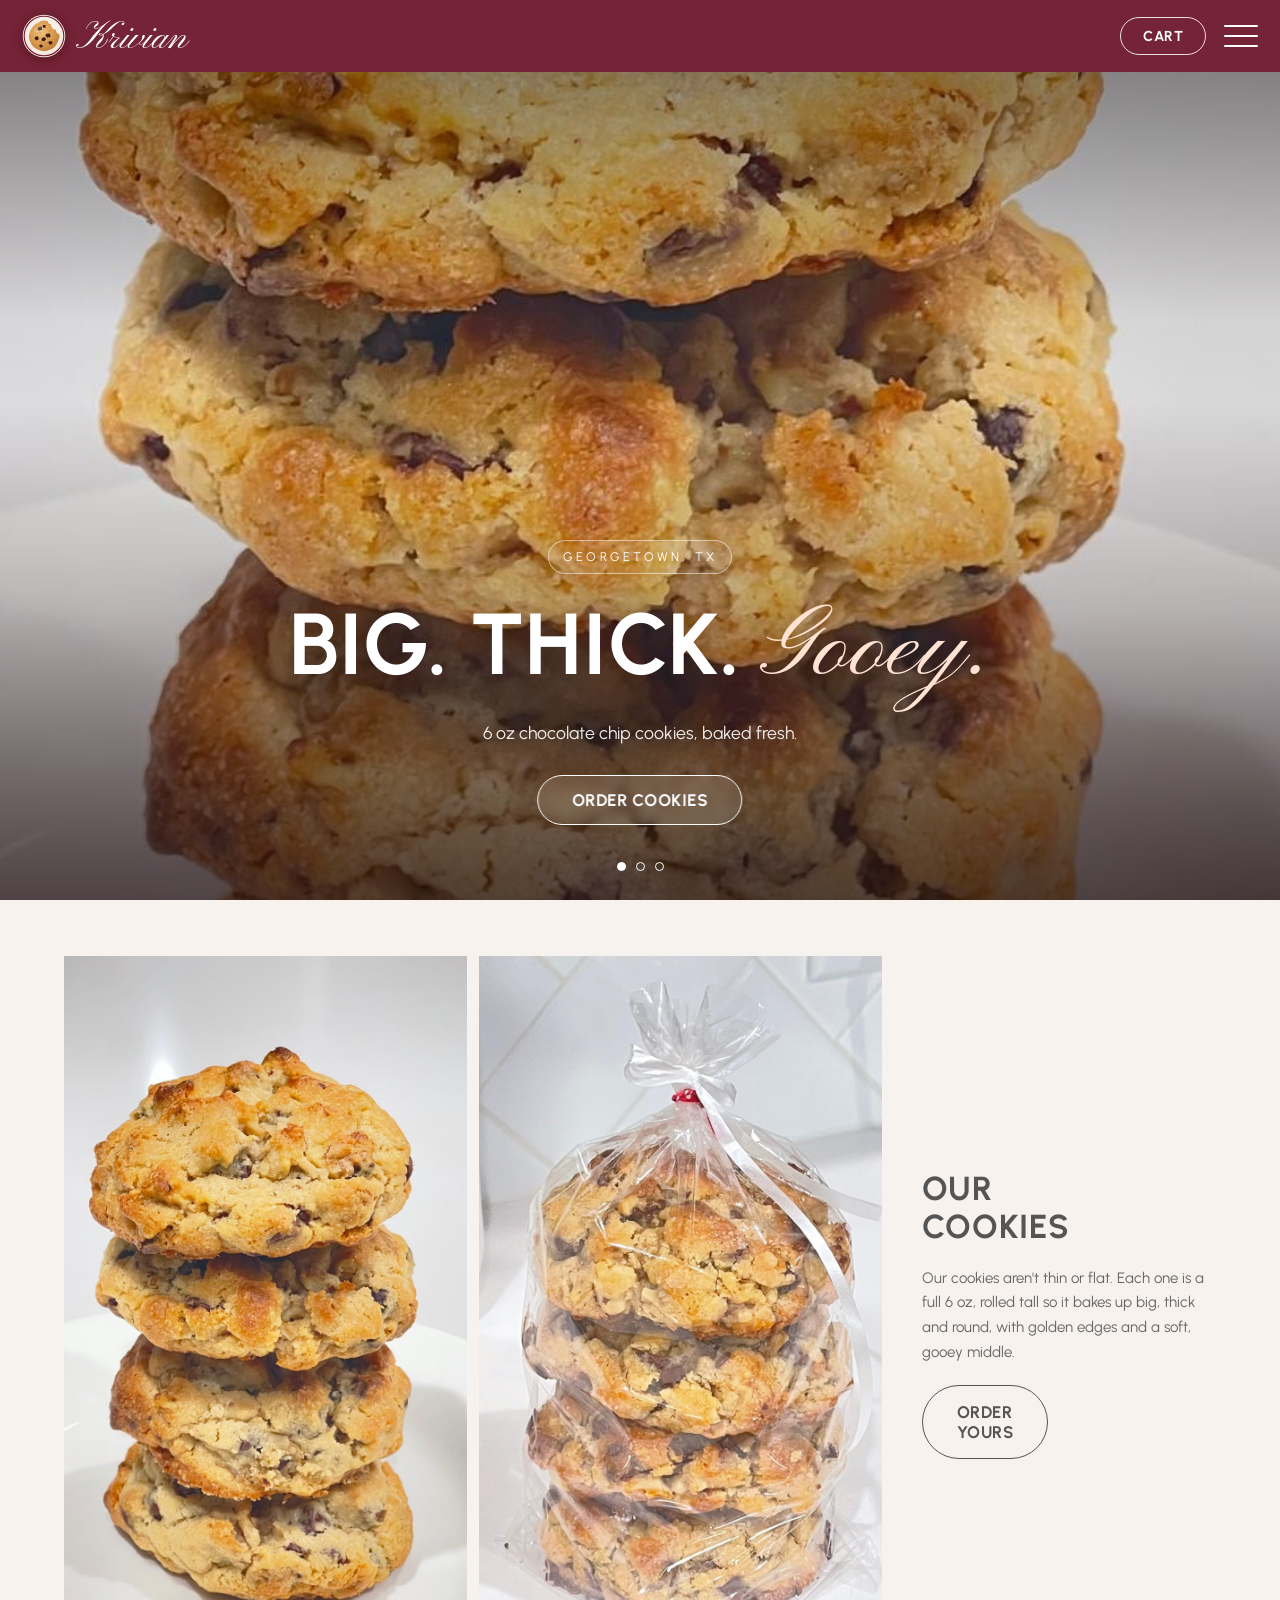
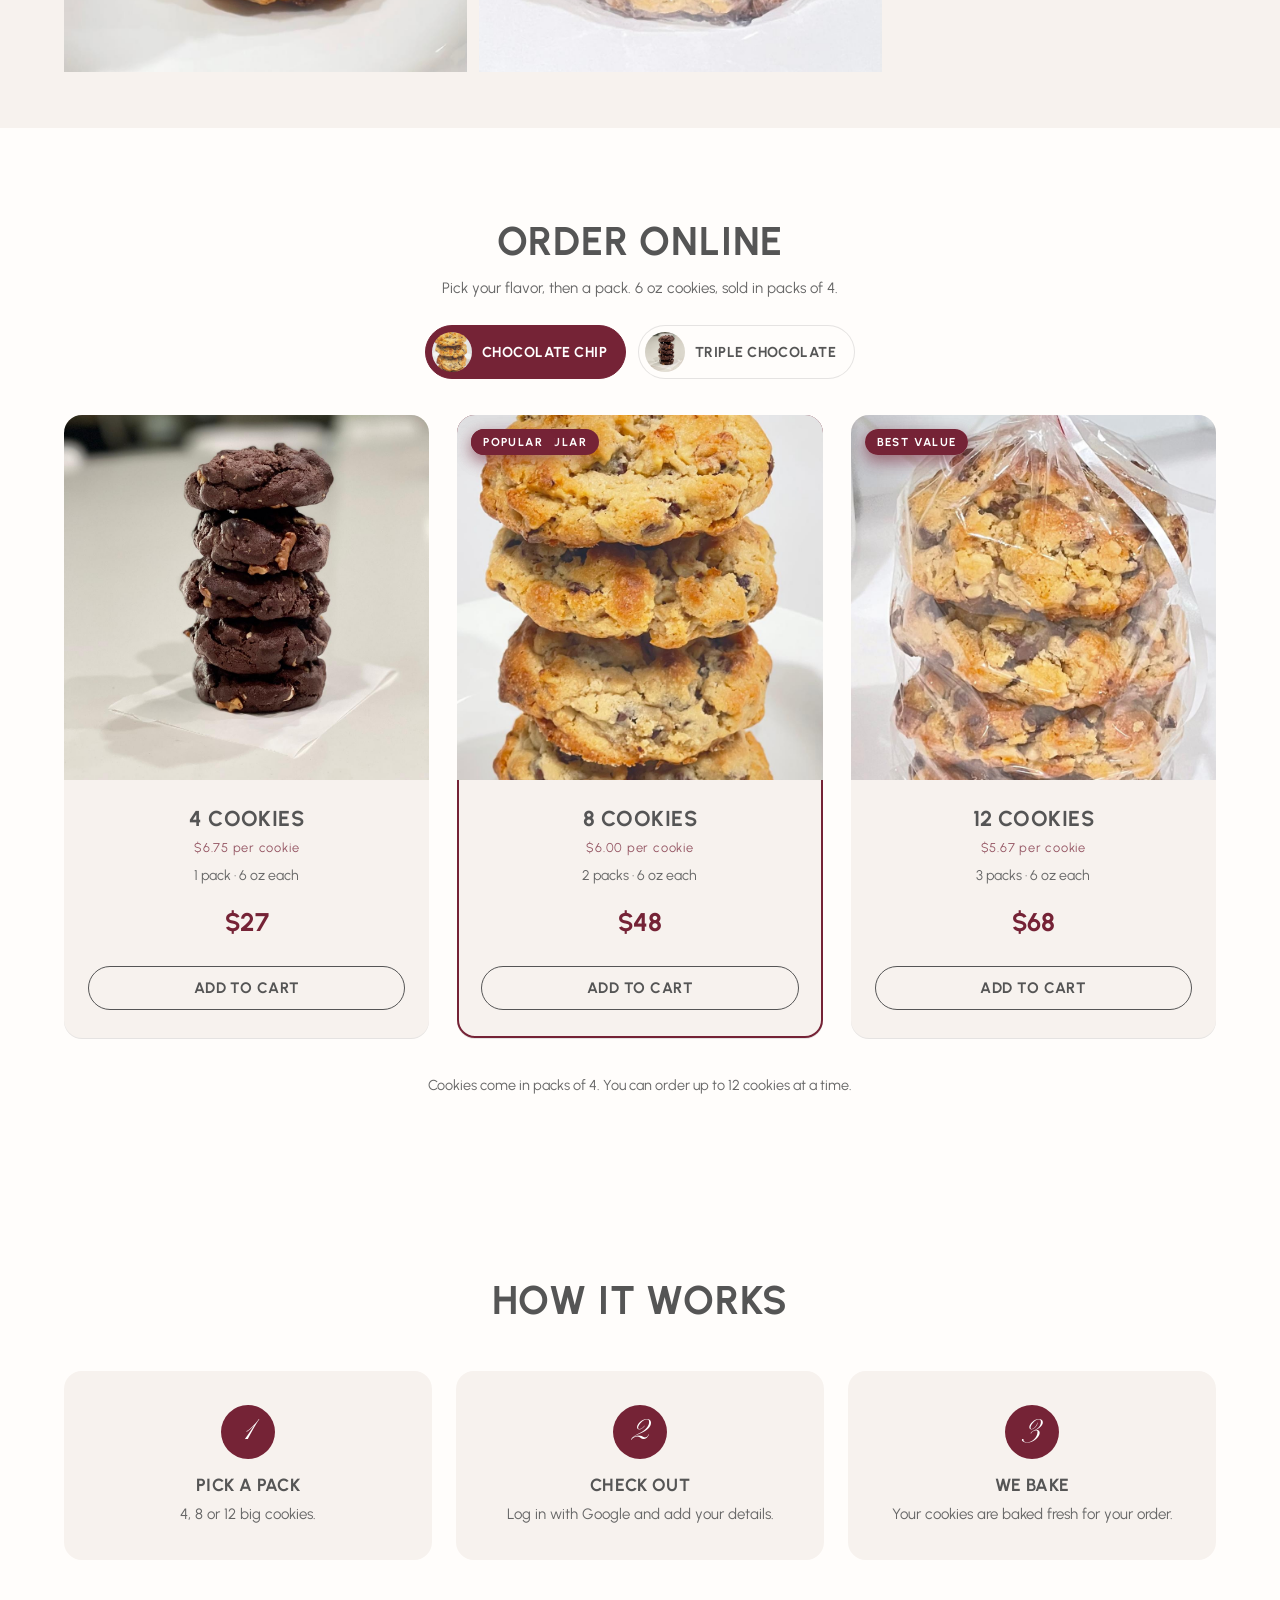
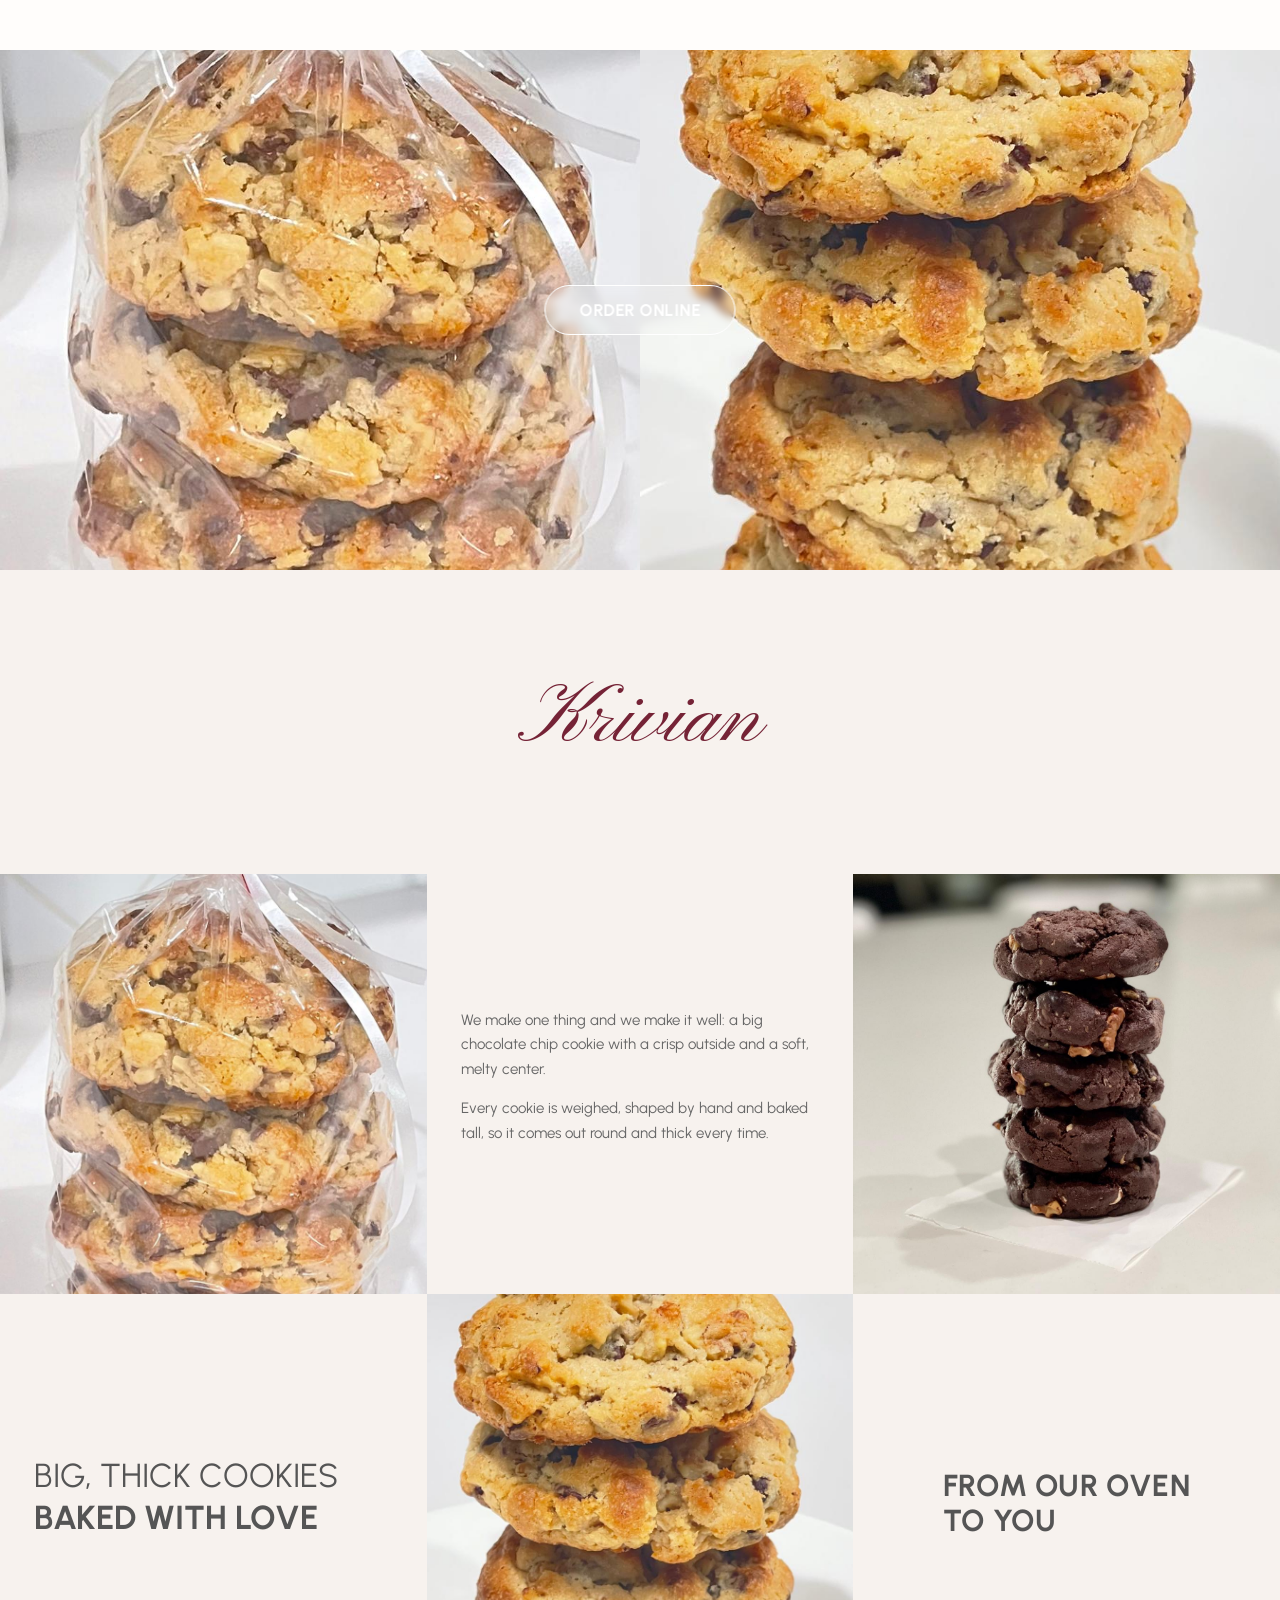
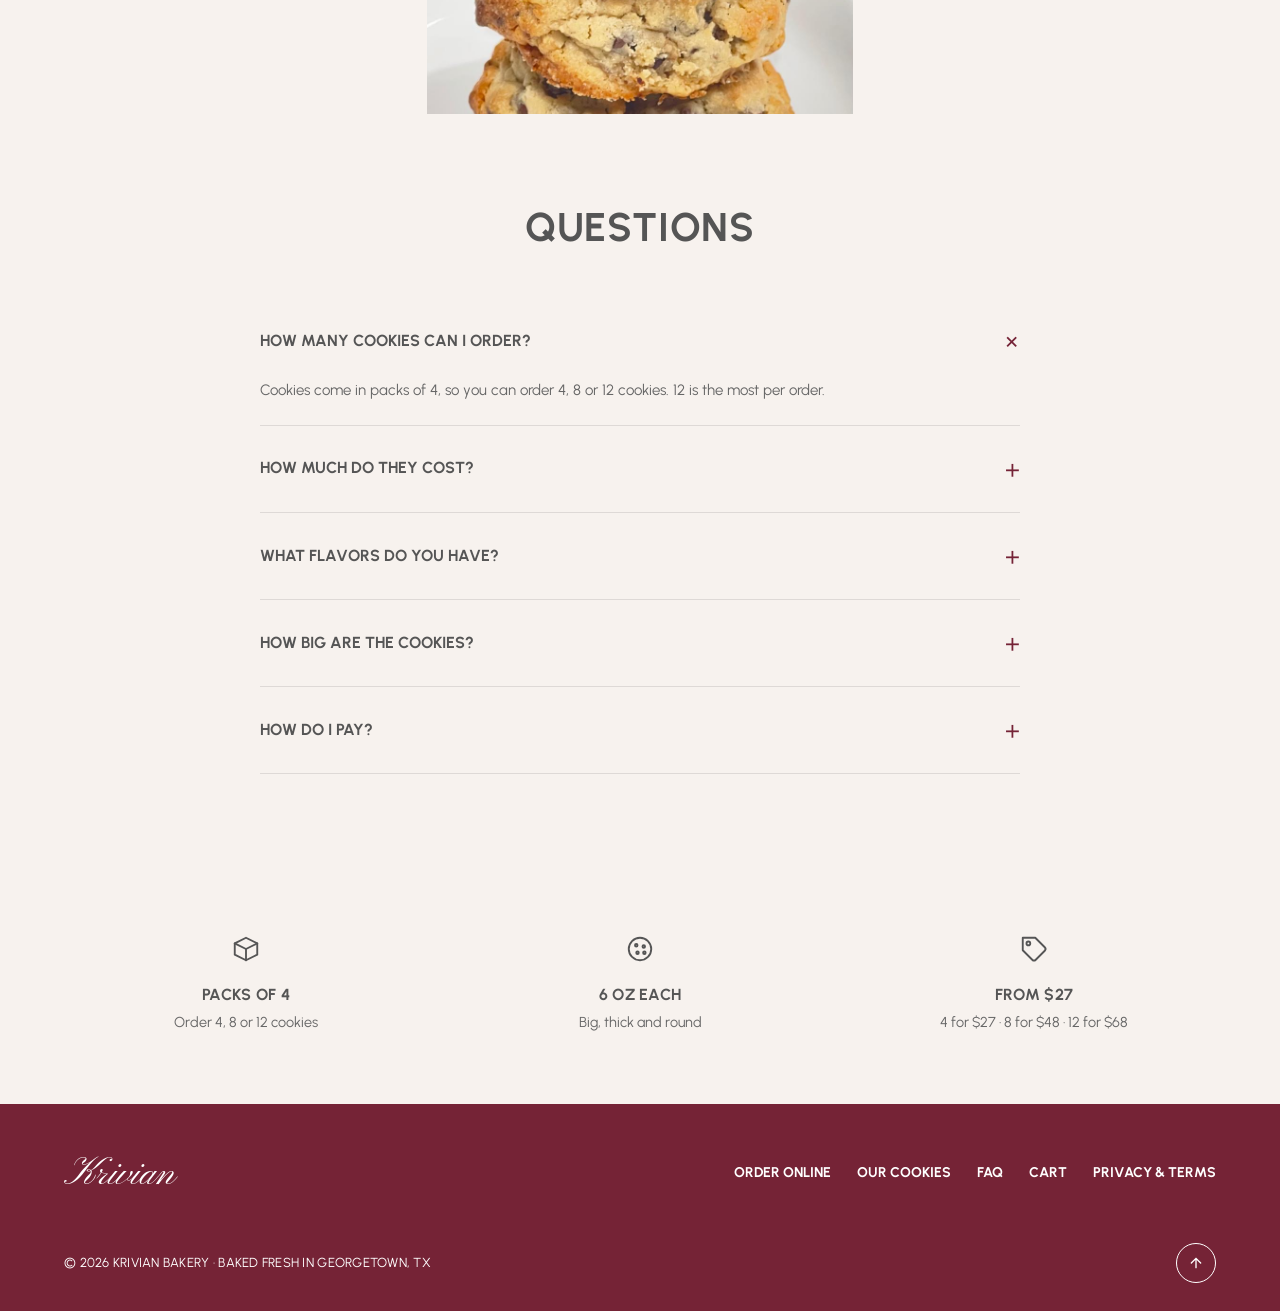
==== commit 6bc9fc12: "Prices up $3: 4 for $27, 8 for $48, 12 for $68 Co-Authored-By: Claude Opus 5.5 <noreply@anthropic.co" ====
--- a/index.html
+++ b/index.html
@@ -16,13 +16,13 @@
   <meta property="og:image" content="https://krivianbakery.com/img/chocolate-chip.jpg">
   <meta name="twitter:card" content="summary_large_image">
   <link rel="apple-touch-icon" href="logo.svg">
-  <script type="application/ld+json">{"@context":"https://schema.org","@type":"Bakery","name":"Krivian Bakery","url":"https://krivianbakery.com/","logo":"https://krivianbakery.com/logo.svg","image":"https://krivianbakery.com/img/double-chocolate.jpg","description":"Big, thick 6 oz chocolate chip cookies, sold in packs of 4.","priceRange":"$","servesCuisine":"Cookies","makesOffer":[{"@type":"Offer","price":"24","priceCurrency":"USD","itemOffered":{"@type":"Product","name":"Chocolate chip cookies, 4 cookies"}},{"@type":"Offer","price":"45","priceCurrency":"USD","itemOffered":{"@type":"Product","name":"Chocolate chip cookies, 8 cookies"}},{"@type":"Offer","price":"65","priceCurrency":"USD","itemOffered":{"@type":"Product","name":"Chocolate chip cookies, 12 cookies"}}],"address":{"@type":"PostalAddress","addressLocality":"Georgetown","addressRegion":"TX","addressCountry":"US"},"areaServed":{"@type":"City","name":"Georgetown, Texas"}}</script>
+  <script type="application/ld+json">{"@context":"https://schema.org","@type":"Bakery","name":"Krivian Bakery","url":"https://krivianbakery.com/","logo":"https://krivianbakery.com/logo.svg","image":"https://krivianbakery.com/img/double-chocolate.jpg","description":"Big, thick 6 oz chocolate chip cookies, sold in packs of 4.","priceRange":"$","servesCuisine":"Cookies","makesOffer":[{"@type":"Offer","price":"27","priceCurrency":"USD","itemOffered":{"@type":"Product","name":"Chocolate chip cookies, 4 cookies"}},{"@type":"Offer","price":"48","priceCurrency":"USD","itemOffered":{"@type":"Product","name":"Chocolate chip cookies, 8 cookies"}},{"@type":"Offer","price":"68","priceCurrency":"USD","itemOffered":{"@type":"Product","name":"Chocolate chip cookies, 12 cookies"}}],"address":{"@type":"PostalAddress","addressLocality":"Georgetown","addressRegion":"TX","addressCountry":"US"},"areaServed":{"@type":"City","name":"Georgetown, Texas"}}</script>
   <link rel="preconnect" href="https://fonts.googleapis.com">
   <link rel="preconnect" href="https://fonts.gstatic.com" crossorigin>
   <link href="https://fonts.googleapis.com/css2?family=Pinyon+Script&family=Urbanist:wght@400;700&display=swap" rel="stylesheet">
   <link rel="stylesheet" href="styles.css">
   <script src="cart.js"></script>
-  <script type="application/ld+json">{"@context":"https://schema.org","@type":"FAQPage","mainEntity":[{"@type":"Question","name":"How many cookies can I order?","acceptedAnswer":{"@type":"Answer","text":"Cookies come in packs of 4, so you can order 4, 8 or 12 cookies. 12 is the most per order."}},{"@type":"Question","name":"How much do they cost?","acceptedAnswer":{"@type":"Answer","text":"4 cookies are $24, 8 cookies are $45 and 12 cookies are $65."}},{"@type":"Question","name":"How big are the cookies?","acceptedAnswer":{"@type":"Answer","text":"Each cookie is 6 oz. They're big, round and thick, not thin and flat."}},{"@type":"Question","name":"How do I pay?","acceptedAnswer":{"@type":"Answer","text":"Add a pack to your cart and go to checkout. Online payment is coming soon."}}]}</script>
+  <script type="application/ld+json">{"@context":"https://schema.org","@type":"FAQPage","mainEntity":[{"@type":"Question","name":"How many cookies can I order?","acceptedAnswer":{"@type":"Answer","text":"Cookies come in packs of 4, so you can order 4, 8 or 12 cookies. 12 is the most per order."}},{"@type":"Question","name":"How much do they cost?","acceptedAnswer":{"@type":"Answer","text":"4 cookies are $27, 8 cookies are $48 and 12 cookies are $68."}},{"@type":"Question","name":"How big are the cookies?","acceptedAnswer":{"@type":"Answer","text":"Each cookie is 6 oz. They're big, round and thick, not thin and flat."}},{"@type":"Question","name":"How do I pay?","acceptedAnswer":{"@type":"Answer","text":"Add a pack to your cart and go to checkout. Online payment is coming soon."}}]}</script>
 </head>
 <body>
   <header class="site-header">
@@ -92,9 +92,9 @@
           <article class="product">
             <div class="product-img"><img src="img/double-chocolate.jpg" alt="A stack of Krivian triple chocolate cookies" loading="lazy"></div>
             <div class="product-body">
-              <h3>4 Cookies</h3><span class="each">$6.00 per cookie</span>
+              <h3>4 Cookies</h3><span class="each">$6.75 per cookie</span>
               <span class="sub">1 pack · 6 oz each</span>
-              <div class="price">$24</div>
+              <div class="price">$27</div>
               <button class="pill add-btn" type="button" data-add="4">Add to cart</button>
             </div>
           </article>
@@ -102,9 +102,9 @@
             <span class="ribbon">Most popular</span>
             <div class="product-img"><img src="img/chocolate-chip.jpg" alt="A stack of Krivian chocolate chip cookies" loading="lazy"><span class="ribbon">Popular</span></div>
             <div class="product-body">
-              <h3>8 Cookies</h3><span class="each">$5.63 per cookie</span>
+              <h3>8 Cookies</h3><span class="each">$6.00 per cookie</span>
               <span class="sub">2 packs · 6 oz each</span>
-              <div class="price">$45</div>
+              <div class="price">$48</div>
               <button class="pill add-btn" type="button" data-add="8">Add to cart</button>
             </div>
           </article>
@@ -112,9 +112,9 @@
             <span class="ribbon alt">Best value</span>
             <div class="product-img"><img src="img/pack-of-4.jpg" alt="A bagged pack of 4 Krivian cookies" loading="lazy"><span class="ribbon">Best value</span></div>
             <div class="product-body">
-              <h3>12 Cookies</h3><span class="each">$5.42 per cookie</span>
+              <h3>12 Cookies</h3><span class="each">$5.67 per cookie</span>
               <span class="sub">3 packs · 6 oz each</span>
-              <div class="price">$65</div>
+              <div class="price">$68</div>
               <button class="pill add-btn" type="button" data-add="12">Add to cart</button>
             </div>
           </article>
@@ -166,7 +166,7 @@
           </details>
           <details>
             <summary>How much do they cost?</summary>
-            <p>4 cookies are $24, 8 cookies are $45 and 12 cookies are $65.</p>
+            <p>4 cookies are $27, 8 cookies are $48 and 12 cookies are $68.</p>
           </details>
           <details>
             <summary>What flavors do you have?</summary>
@@ -198,14 +198,14 @@
         </div>
         <div>
           <svg viewBox="0 0 24 24" fill="none" stroke-width="1.5" stroke-linecap="round" stroke-linejoin="round" aria-hidden="true"><path d="M20.6 13.4 13.4 20.6a2 2 0 0 1-2.8 0L3 13V3h10l7.6 7.6a2 2 0 0 1 0 2.8z"/><circle cx="7.5" cy="7.5" r="1.5"/></svg>
-          <h4>From $24</h4>
-          <p>4 for $24 · 8 for $45 · 12 for $65</p>
+          <h4>From $27</h4>
+          <p>4 for $27 · 8 for $48 · 12 for $68</p>
         </div>
       </div>
     </section>
   </main>
 
-  <a class="order-bar" href="#order" aria-hidden="true" tabindex="-1"><span><b>Big 6 oz cookies</b>4 for $24 · 8 for $45 · 12 for $65</span><em>Order</em></a>
+  <a class="order-bar" href="#order" aria-hidden="true" tabindex="-1"><span><b>Big 6 oz cookies</b>4 for $27 · 8 for $48 · 12 for $68</span><em>Order</em></a>
 
   <footer class="site-footer">
     <div class="wrap">
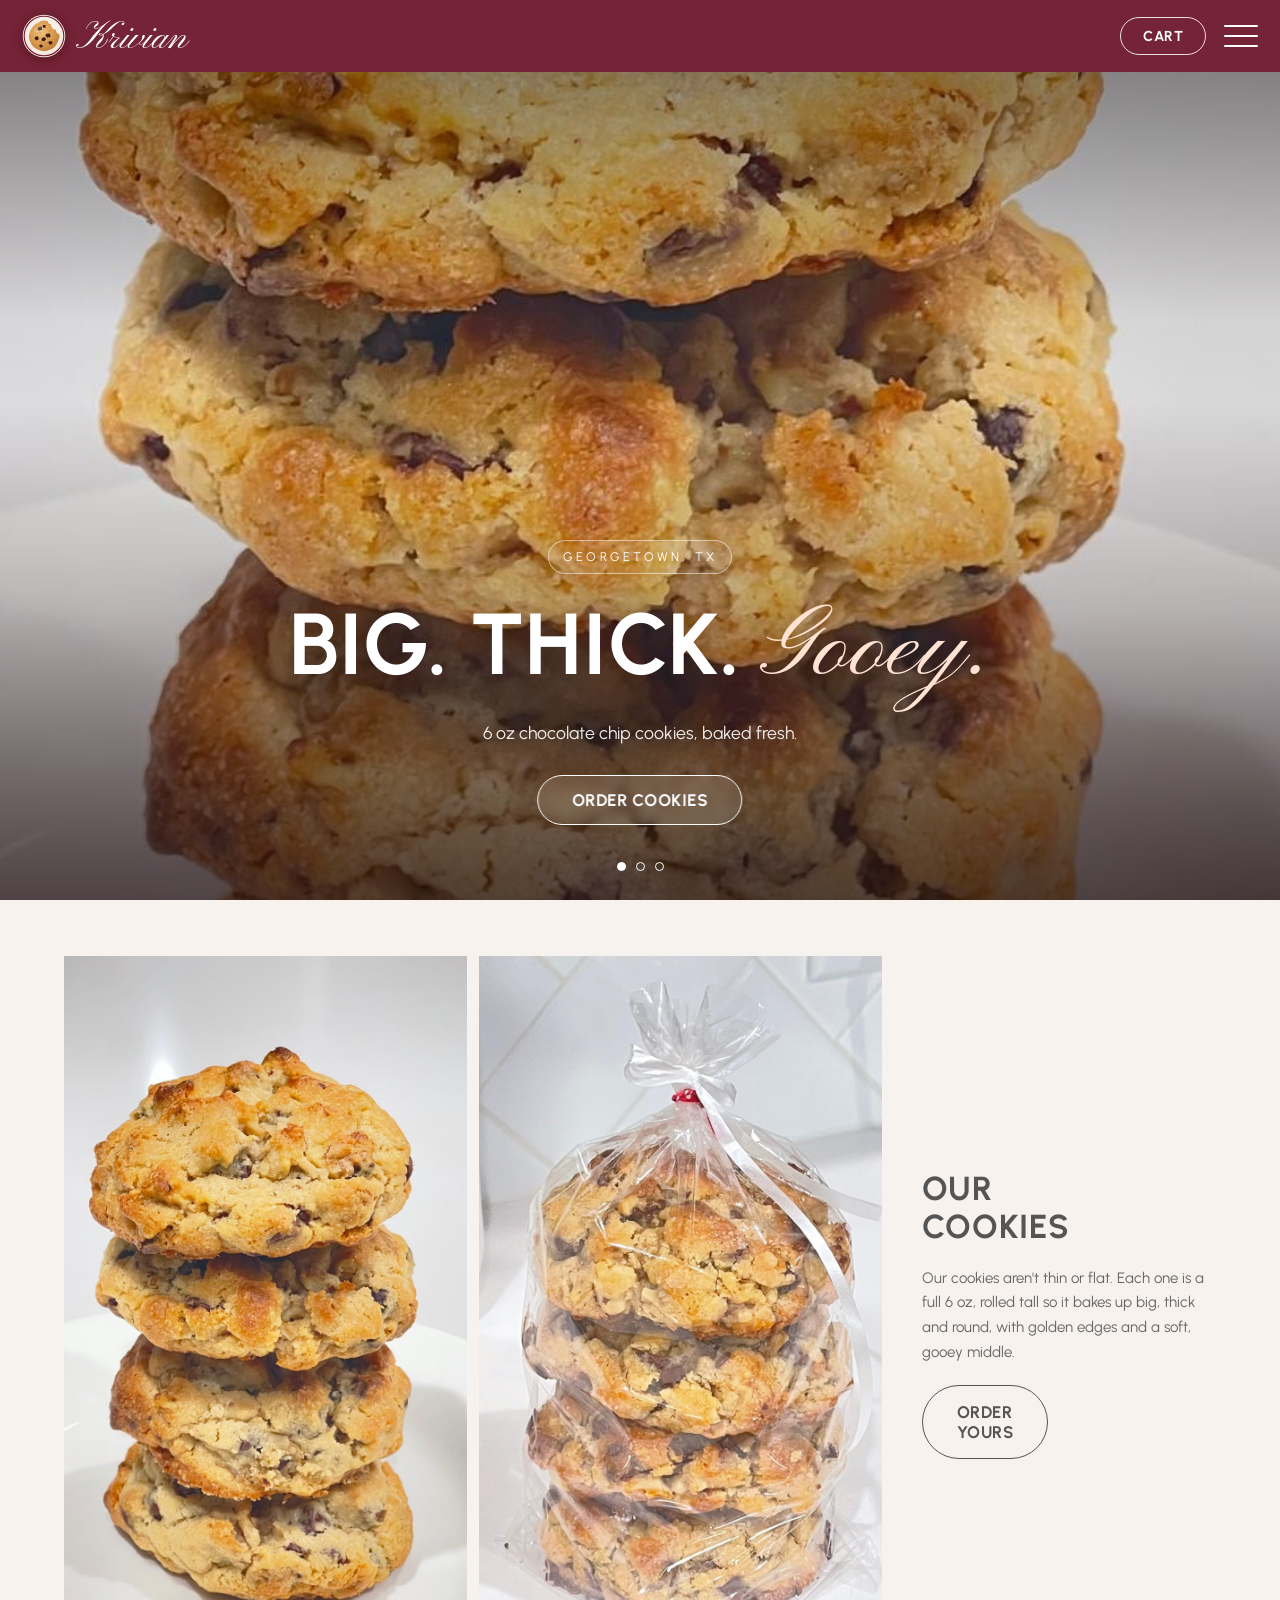
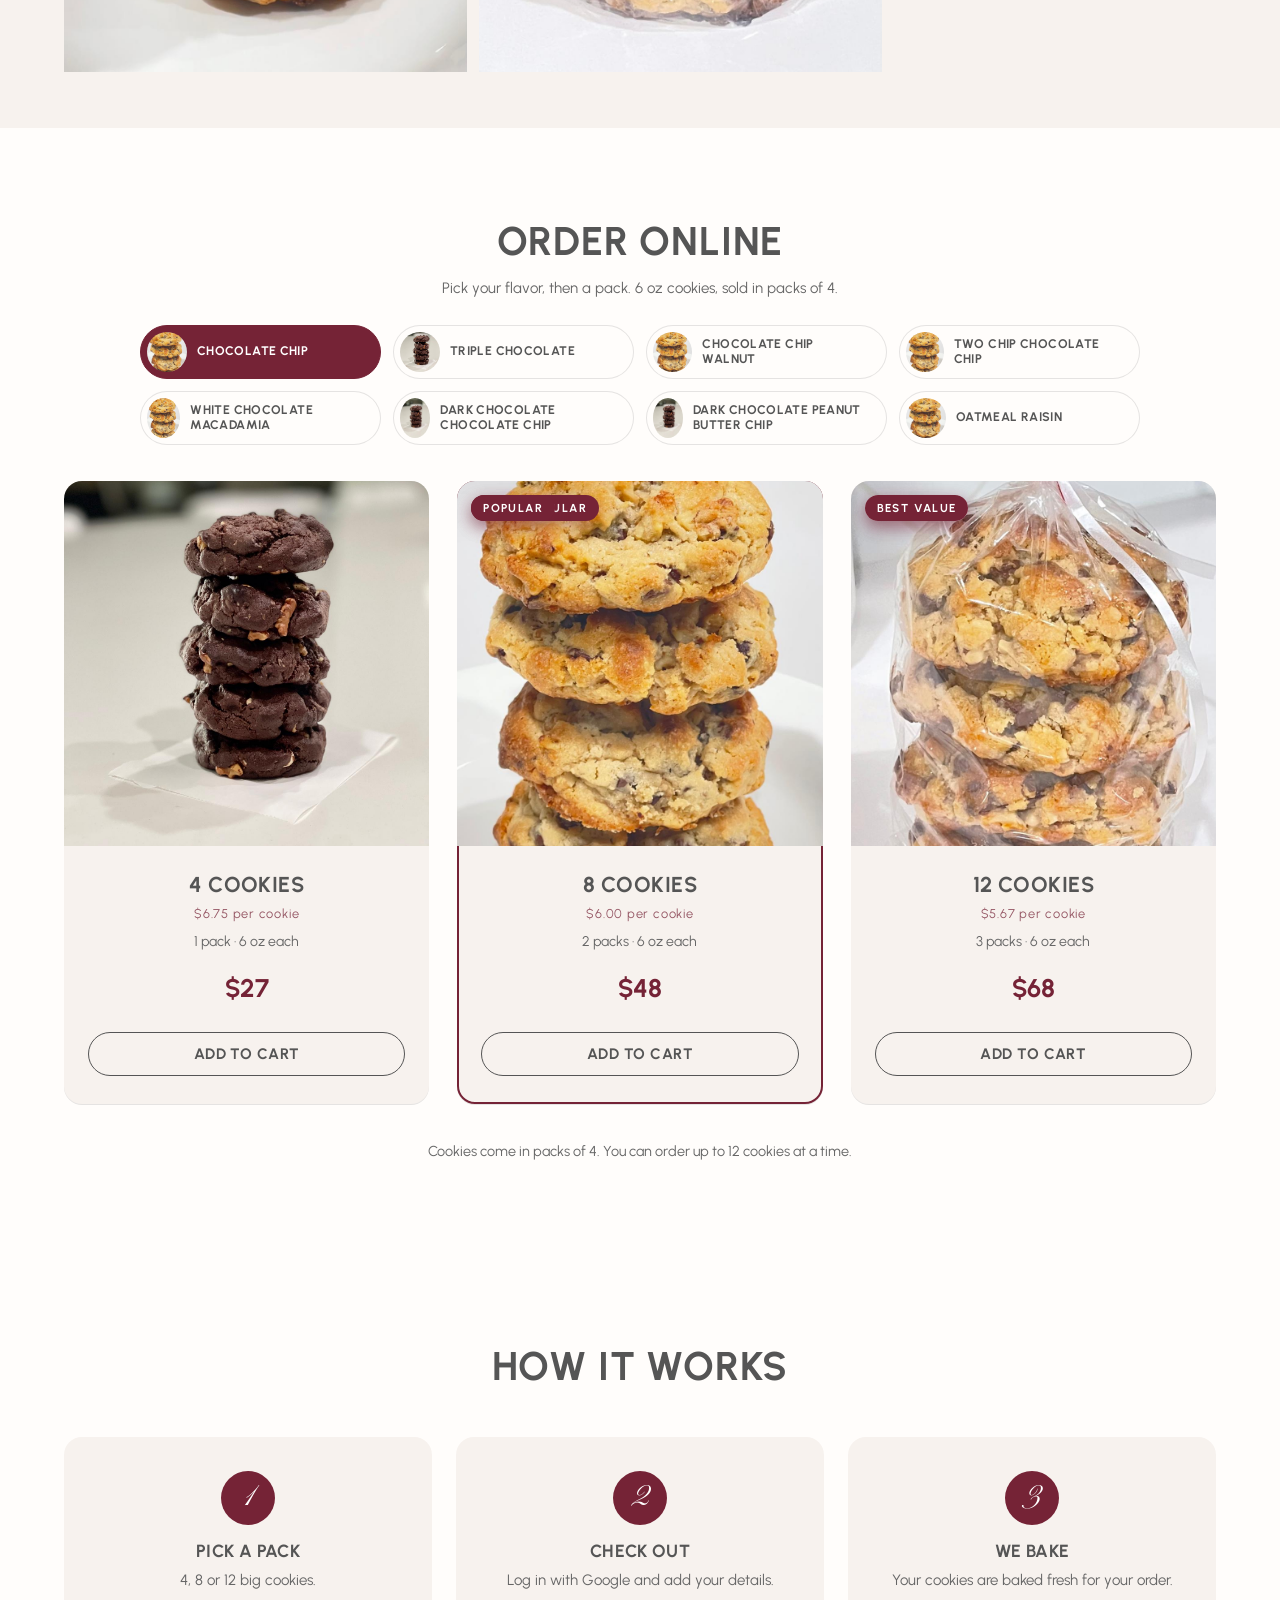
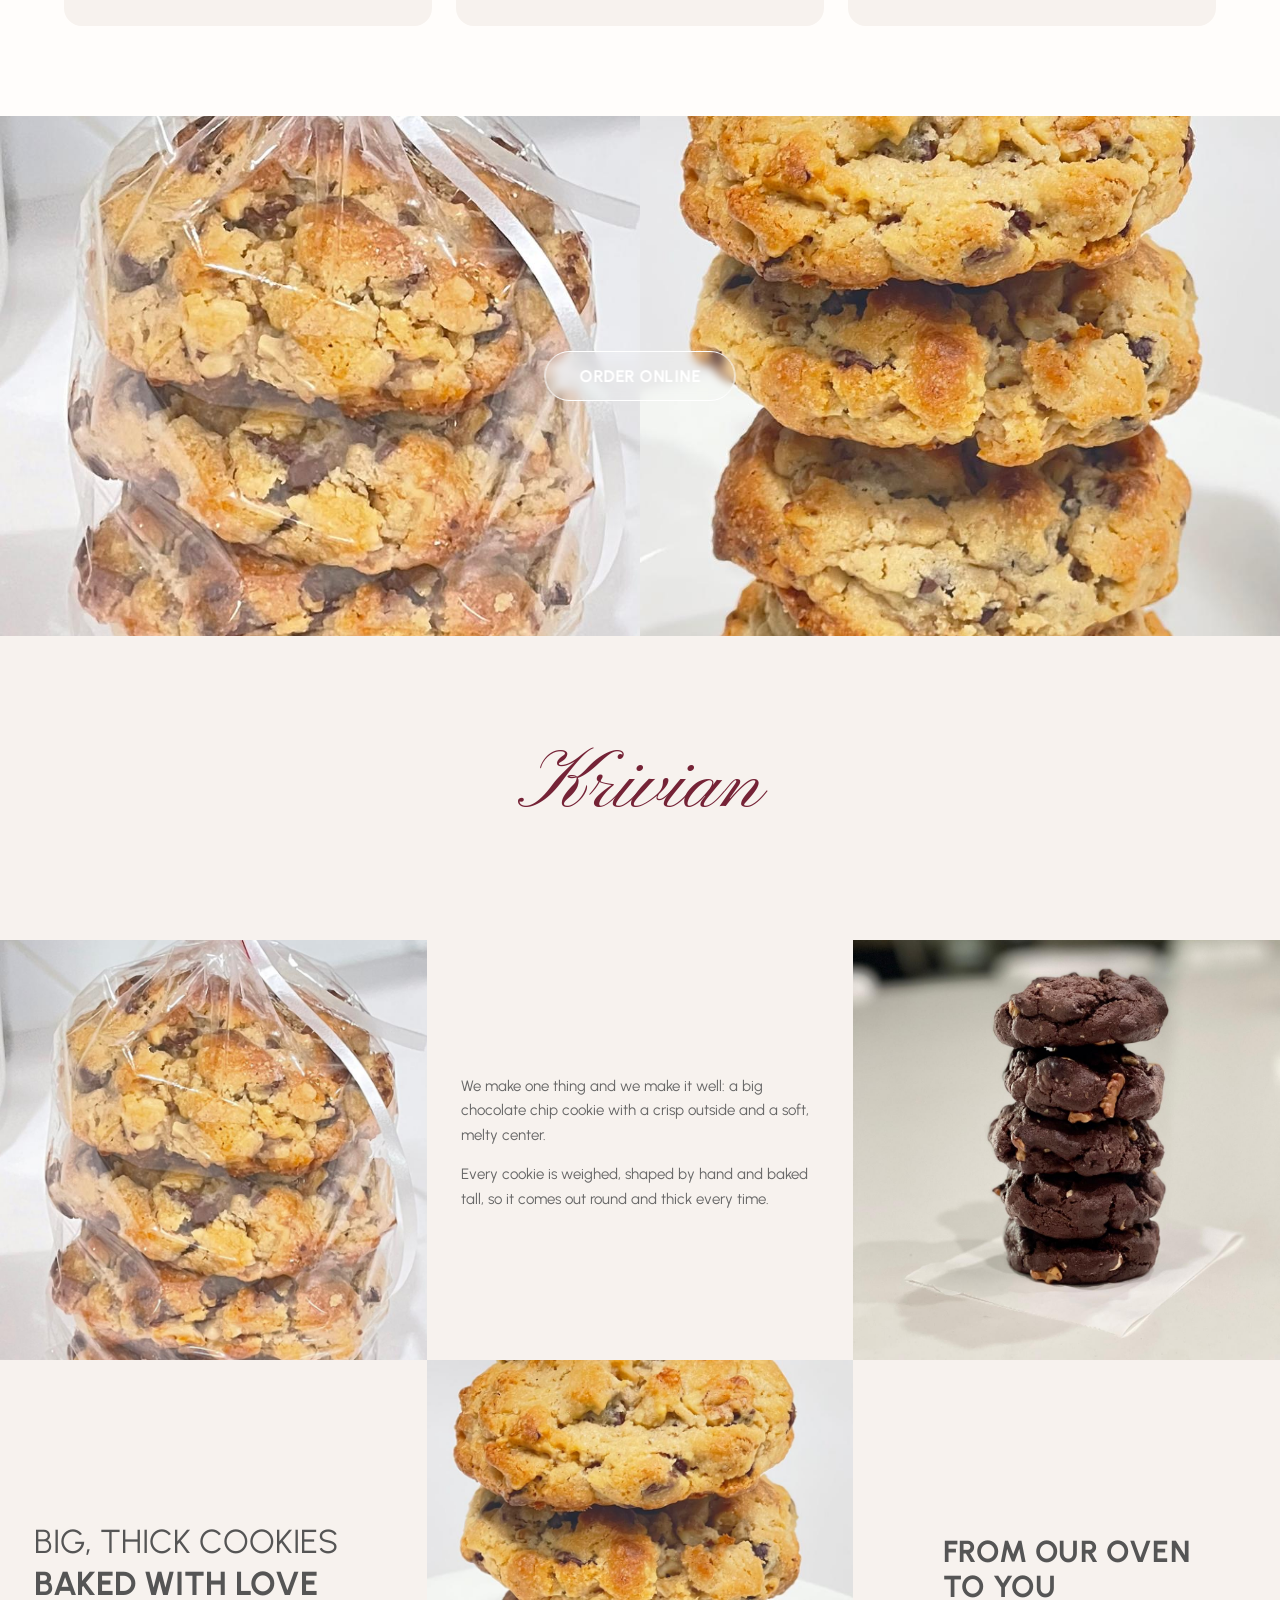
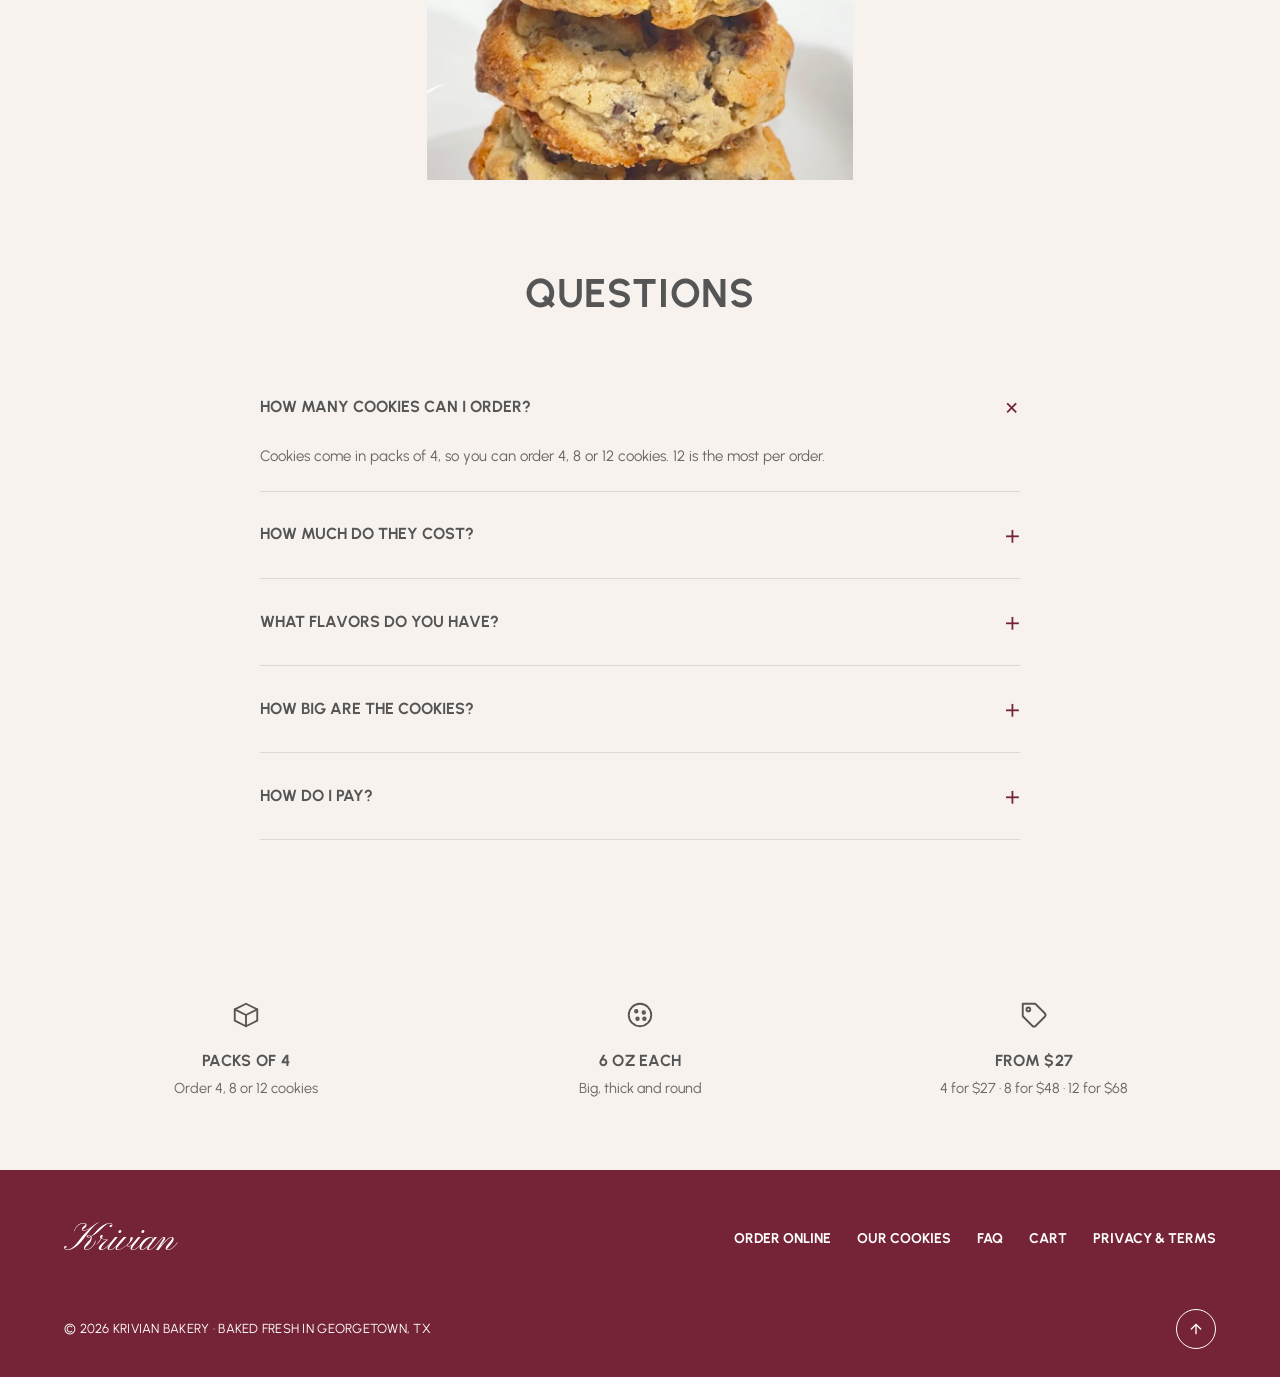
==== commit bd2171a3: "Eight flavors: add Chocolate Chip Walnut, Two Chip Chocolate Chip, White Chocolate Macadamia, Dark C" ====
--- a/index.html
+++ b/index.html
@@ -4,7 +4,7 @@
   <meta charset="utf-8">
   <meta name="viewport" content="width=device-width, initial-scale=1">
   <title>Krivian Bakery · Big Chocolate Chip Cookies</title>
-  <meta name="description" content="Krivian Bakery in Georgetown, TX makes big, thick 6 oz chocolate chip and triple chocolate cookies, baked fresh and sold in packs of 4. Order online.">
+  <meta name="description" content="Krivian Bakery in Georgetown, TX makes big, thick 6 oz cookies in 8 flavors, baked fresh and sold in packs of 4. Order online.">
   <link rel="icon" href="logo.svg" type="image/svg+xml">
   <link rel="canonical" href="https://krivianbakery.com/">
   <meta name="theme-color" content="#752336">
@@ -170,7 +170,7 @@
           </details>
           <details>
             <summary>What flavors do you have?</summary>
-            <p>Chocolate chip and triple chocolate. Pick one flavor per order.</p>
+            <p>Chocolate Chip, Triple Chocolate, Chocolate Chip Walnut, Two Chip Chocolate Chip, White Chocolate Macadamia, Dark Chocolate Chocolate Chip, Dark Chocolate Peanut Butter Chip and Oatmeal Raisin. Pick one flavor per order.</p>
           </details>
           <details>
             <summary>How big are the cookies?</summary>
--- a/styles.css
+++ b/styles.css
@@ -438,3 +438,11 @@
 .flavors button:hover { border-color: var(--wine); }
 .flavors button.on { background: var(--wine); border-color: var(--wine); color: #fff; }
 .drawer .flavors, .line + .flavors { justify-content: flex-start; }
+
+/* 8 flavors: a tidy grid on the menu, compact in the cart */
+.flavor-wrap .flavors { display: grid; grid-template-columns: repeat(4, 1fr); max-width: 1000px; margin: 14px auto; }
+.flavor-wrap .flavors button { text-align: left; line-height: 1.2; font-size: .78rem; }
+.drawer .flavors, .line + .flavors { gap: 8px; }
+.drawer .flavors button, .line + .flavors button { font-size: .72rem; padding: 4px 12px 4px 4px; }
+.drawer .flavors button img, .line + .flavors button img { width: 28px; height: 28px; }
+@media (max-width: 900px) { .flavor-wrap .flavors { grid-template-columns: repeat(2, 1fr); } }
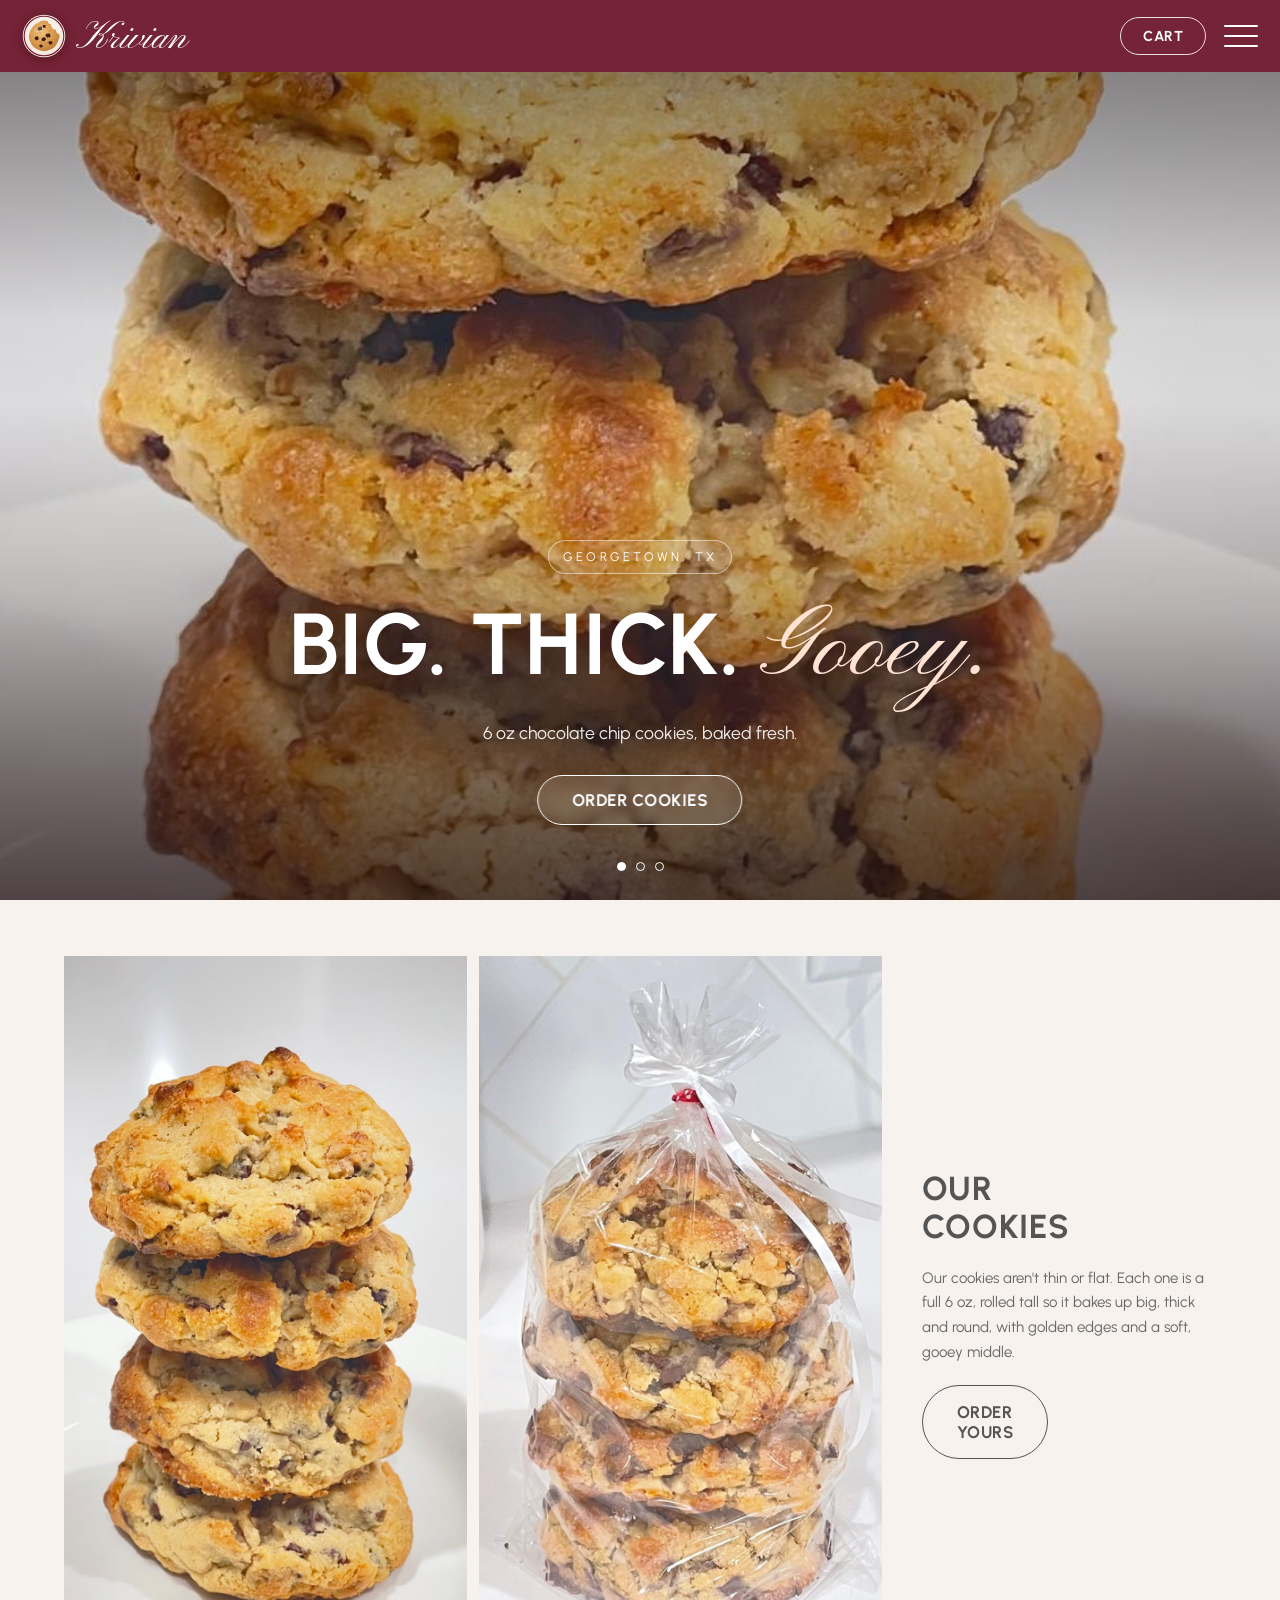
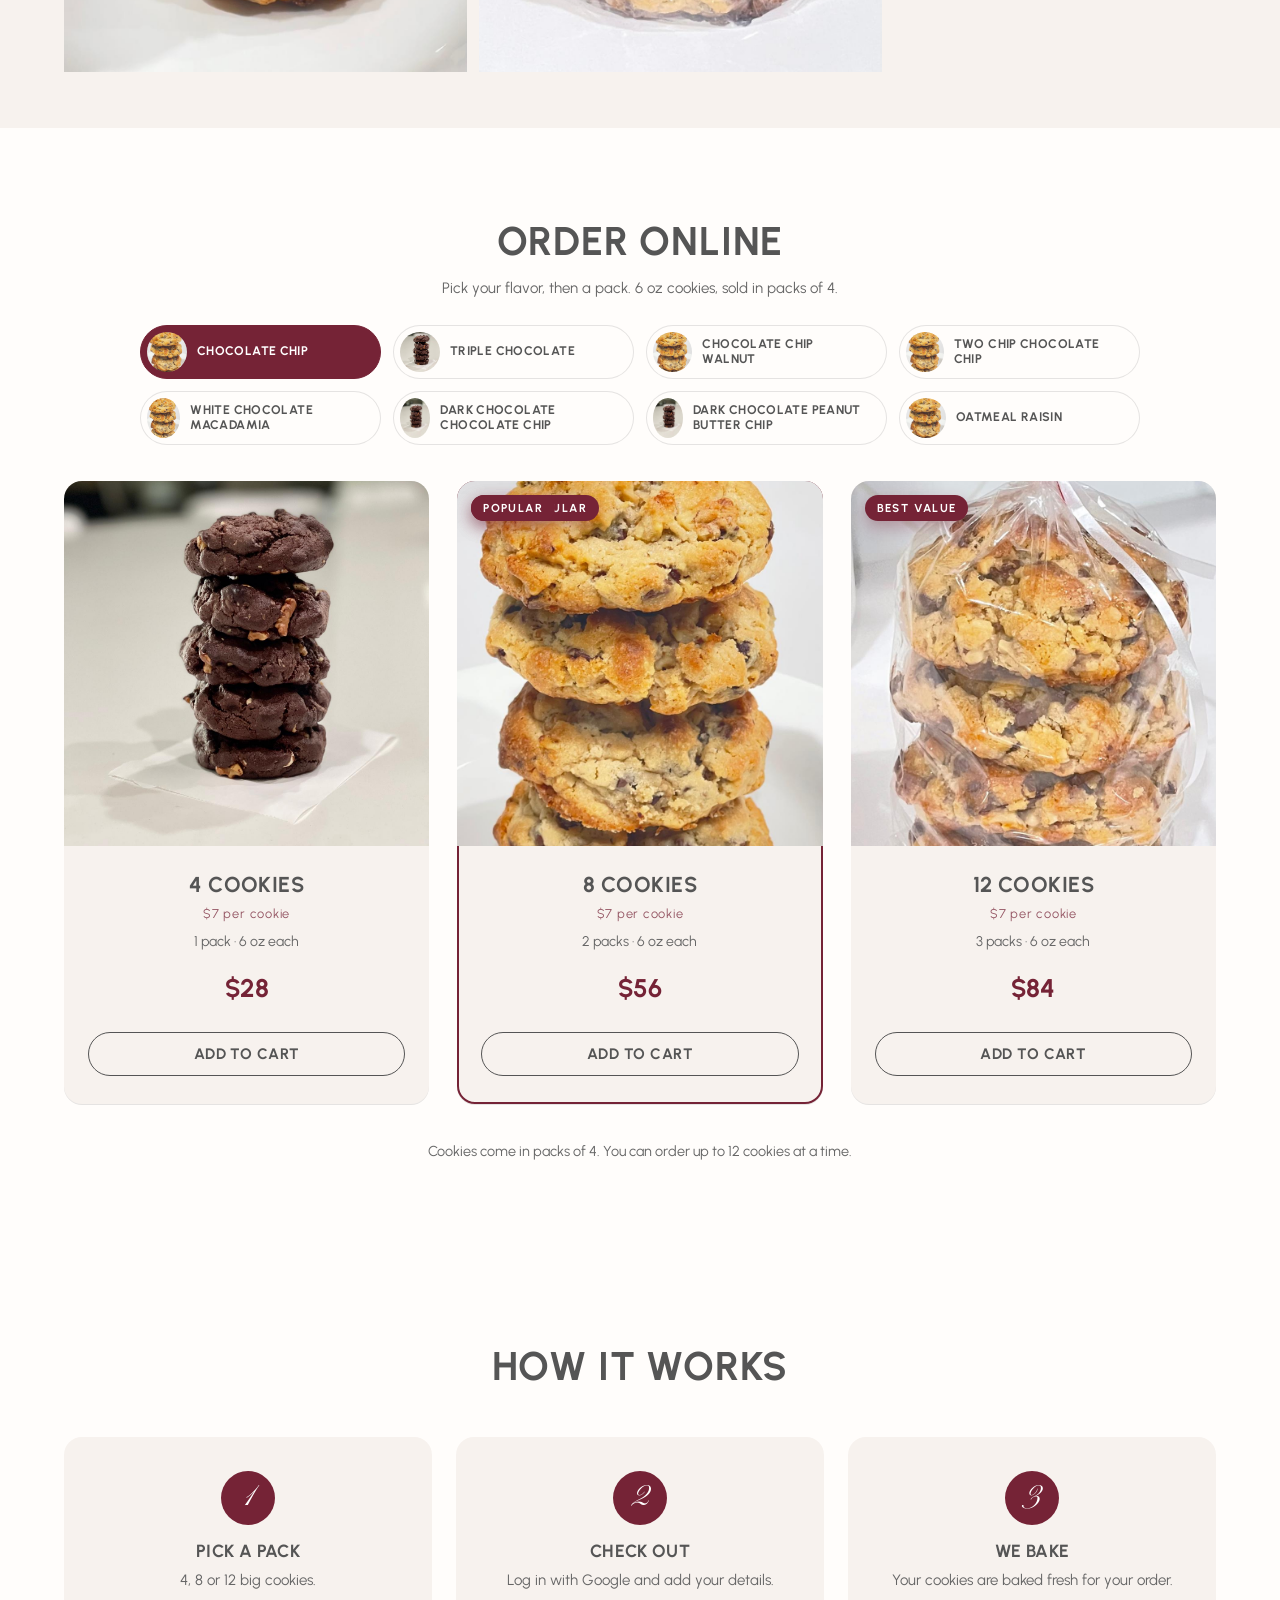
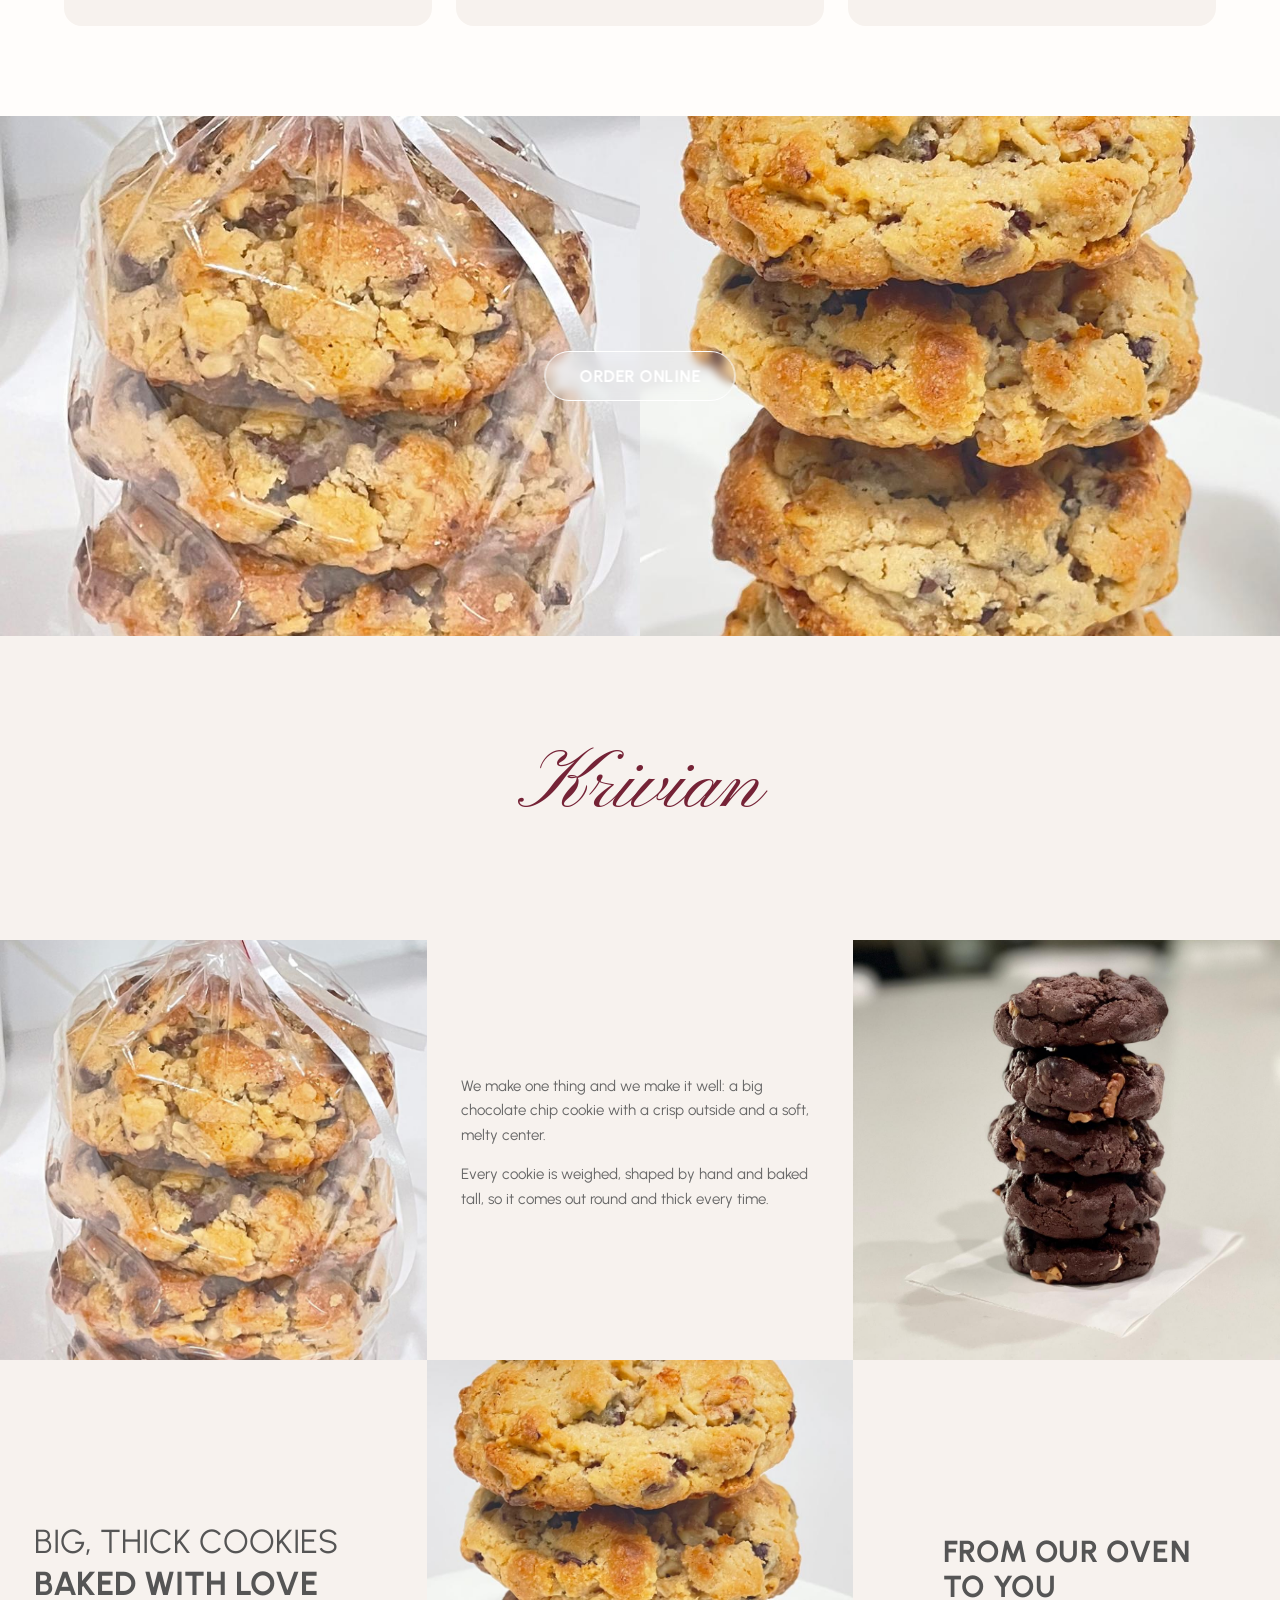
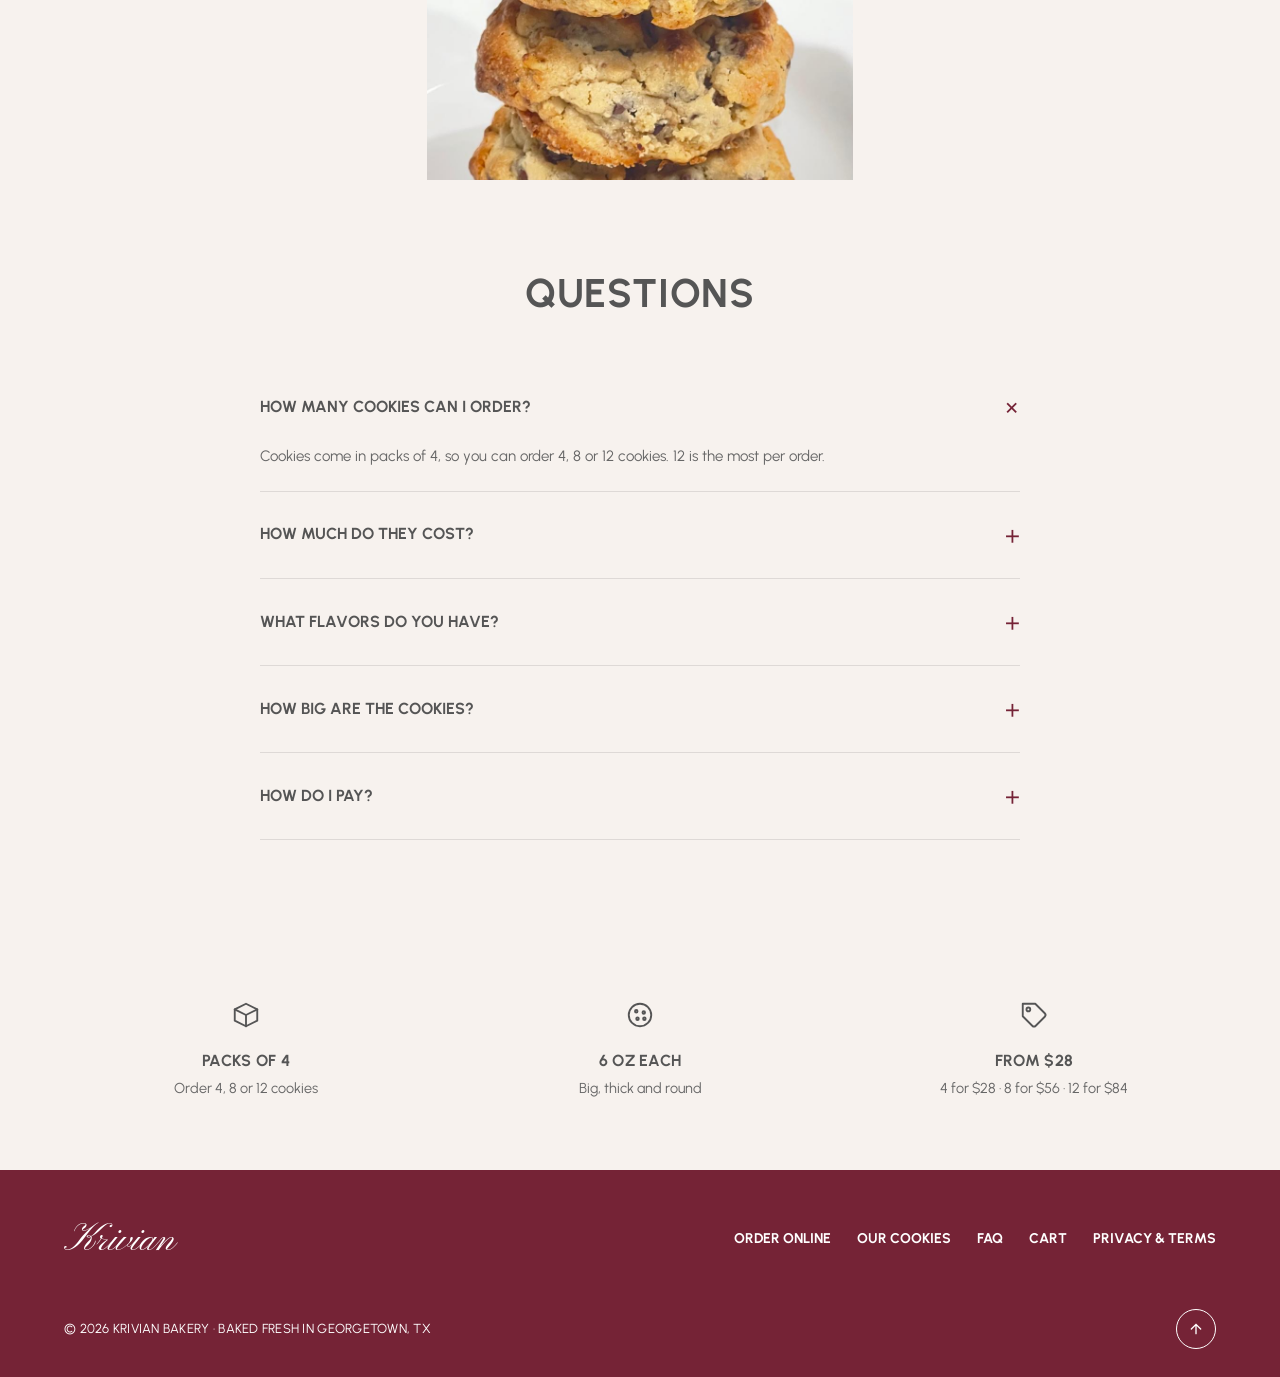
==== commit 3a148036: "Price is $7 per cookie: 4 for $28, 8 for $56, 12 for $84 Co-Authored-By: Claude Opus 5.5 <noreply@an" ====
--- a/index.html
+++ b/index.html
@@ -16,13 +16,13 @@
   <meta property="og:image" content="https://krivianbakery.com/img/chocolate-chip.jpg">
   <meta name="twitter:card" content="summary_large_image">
   <link rel="apple-touch-icon" href="logo.svg">
-  <script type="application/ld+json">{"@context":"https://schema.org","@type":"Bakery","name":"Krivian Bakery","url":"https://krivianbakery.com/","logo":"https://krivianbakery.com/logo.svg","image":"https://krivianbakery.com/img/double-chocolate.jpg","description":"Big, thick 6 oz chocolate chip cookies, sold in packs of 4.","priceRange":"$","servesCuisine":"Cookies","makesOffer":[{"@type":"Offer","price":"27","priceCurrency":"USD","itemOffered":{"@type":"Product","name":"Chocolate chip cookies, 4 cookies"}},{"@type":"Offer","price":"48","priceCurrency":"USD","itemOffered":{"@type":"Product","name":"Chocolate chip cookies, 8 cookies"}},{"@type":"Offer","price":"68","priceCurrency":"USD","itemOffered":{"@type":"Product","name":"Chocolate chip cookies, 12 cookies"}}],"address":{"@type":"PostalAddress","addressLocality":"Georgetown","addressRegion":"TX","addressCountry":"US"},"areaServed":{"@type":"City","name":"Georgetown, Texas"}}</script>
+  <script type="application/ld+json">{"@context":"https://schema.org","@type":"Bakery","name":"Krivian Bakery","url":"https://krivianbakery.com/","logo":"https://krivianbakery.com/logo.svg","image":"https://krivianbakery.com/img/double-chocolate.jpg","description":"Big, thick 6 oz chocolate chip cookies, sold in packs of 4.","priceRange":"$","servesCuisine":"Cookies","makesOffer":[{"@type":"Offer","price":"28","priceCurrency":"USD","itemOffered":{"@type":"Product","name":"Chocolate chip cookies, 4 cookies"}},{"@type":"Offer","price":"56","priceCurrency":"USD","itemOffered":{"@type":"Product","name":"Chocolate chip cookies, 8 cookies"}},{"@type":"Offer","price":"84","priceCurrency":"USD","itemOffered":{"@type":"Product","name":"Chocolate chip cookies, 12 cookies"}}],"address":{"@type":"PostalAddress","addressLocality":"Georgetown","addressRegion":"TX","addressCountry":"US"},"areaServed":{"@type":"City","name":"Georgetown, Texas"}}</script>
   <link rel="preconnect" href="https://fonts.googleapis.com">
   <link rel="preconnect" href="https://fonts.gstatic.com" crossorigin>
   <link href="https://fonts.googleapis.com/css2?family=Pinyon+Script&family=Urbanist:wght@400;700&display=swap" rel="stylesheet">
   <link rel="stylesheet" href="styles.css">
   <script src="cart.js"></script>
-  <script type="application/ld+json">{"@context":"https://schema.org","@type":"FAQPage","mainEntity":[{"@type":"Question","name":"How many cookies can I order?","acceptedAnswer":{"@type":"Answer","text":"Cookies come in packs of 4, so you can order 4, 8 or 12 cookies. 12 is the most per order."}},{"@type":"Question","name":"How much do they cost?","acceptedAnswer":{"@type":"Answer","text":"4 cookies are $27, 8 cookies are $48 and 12 cookies are $68."}},{"@type":"Question","name":"How big are the cookies?","acceptedAnswer":{"@type":"Answer","text":"Each cookie is 6 oz. They're big, round and thick, not thin and flat."}},{"@type":"Question","name":"How do I pay?","acceptedAnswer":{"@type":"Answer","text":"Add a pack to your cart and go to checkout. Online payment is coming soon."}}]}</script>
+  <script type="application/ld+json">{"@context":"https://schema.org","@type":"FAQPage","mainEntity":[{"@type":"Question","name":"How many cookies can I order?","acceptedAnswer":{"@type":"Answer","text":"Cookies come in packs of 4, so you can order 4, 8 or 12 cookies. 12 is the most per order."}},{"@type":"Question","name":"How much do they cost?","acceptedAnswer":{"@type":"Answer","text":"4 cookies are $28, 8 cookies are $56 and 12 cookies are $84."}},{"@type":"Question","name":"How big are the cookies?","acceptedAnswer":{"@type":"Answer","text":"Each cookie is 6 oz. They're big, round and thick, not thin and flat."}},{"@type":"Question","name":"How do I pay?","acceptedAnswer":{"@type":"Answer","text":"Add a pack to your cart and go to checkout. Online payment is coming soon."}}]}</script>
 </head>
 <body>
   <header class="site-header">
@@ -92,9 +92,9 @@
           <article class="product">
             <div class="product-img"><img src="img/double-chocolate.jpg" alt="A stack of Krivian triple chocolate cookies" loading="lazy"></div>
             <div class="product-body">
-              <h3>4 Cookies</h3><span class="each">$6.75 per cookie</span>
+              <h3>4 Cookies</h3><span class="each">$7 per cookie</span>
               <span class="sub">1 pack · 6 oz each</span>
-              <div class="price">$27</div>
+              <div class="price">$28</div>
               <button class="pill add-btn" type="button" data-add="4">Add to cart</button>
             </div>
           </article>
@@ -102,19 +102,18 @@
             <span class="ribbon">Most popular</span>
             <div class="product-img"><img src="img/chocolate-chip.jpg" alt="A stack of Krivian chocolate chip cookies" loading="lazy"><span class="ribbon">Popular</span></div>
             <div class="product-body">
-              <h3>8 Cookies</h3><span class="each">$6.00 per cookie</span>
+              <h3>8 Cookies</h3><span class="each">$7 per cookie</span>
               <span class="sub">2 packs · 6 oz each</span>
-              <div class="price">$48</div>
+              <div class="price">$56</div>
               <button class="pill add-btn" type="button" data-add="8">Add to cart</button>
             </div>
           </article>
           <article class="product">
-            <span class="ribbon alt">Best value</span>
             <div class="product-img"><img src="img/pack-of-4.jpg" alt="A bagged pack of 4 Krivian cookies" loading="lazy"><span class="ribbon">Best value</span></div>
             <div class="product-body">
-              <h3>12 Cookies</h3><span class="each">$5.67 per cookie</span>
+              <h3>12 Cookies</h3><span class="each">$7 per cookie</span>
               <span class="sub">3 packs · 6 oz each</span>
-              <div class="price">$68</div>
+              <div class="price">$84</div>
               <button class="pill add-btn" type="button" data-add="12">Add to cart</button>
             </div>
           </article>
@@ -166,7 +165,7 @@
           </details>
           <details>
             <summary>How much do they cost?</summary>
-            <p>4 cookies are $27, 8 cookies are $48 and 12 cookies are $68.</p>
+            <p>4 cookies are $28, 8 cookies are $56 and 12 cookies are $84.</p>
           </details>
           <details>
             <summary>What flavors do you have?</summary>
@@ -198,14 +197,14 @@
         </div>
         <div>
           <svg viewBox="0 0 24 24" fill="none" stroke-width="1.5" stroke-linecap="round" stroke-linejoin="round" aria-hidden="true"><path d="M20.6 13.4 13.4 20.6a2 2 0 0 1-2.8 0L3 13V3h10l7.6 7.6a2 2 0 0 1 0 2.8z"/><circle cx="7.5" cy="7.5" r="1.5"/></svg>
-          <h4>From $27</h4>
-          <p>4 for $27 · 8 for $48 · 12 for $68</p>
+          <h4>From $28</h4>
+          <p>4 for $28 · 8 for $56 · 12 for $84</p>
         </div>
       </div>
     </section>
   </main>
 
-  <a class="order-bar" href="#order" aria-hidden="true" tabindex="-1"><span><b>Big 6 oz cookies</b>4 for $27 · 8 for $48 · 12 for $68</span><em>Order</em></a>
+  <a class="order-bar" href="#order" aria-hidden="true" tabindex="-1"><span><b>Big 6 oz cookies</b>4 for $28 · 8 for $56 · 12 for $84</span><em>Order</em></a>
 
   <footer class="site-footer">
     <div class="wrap">
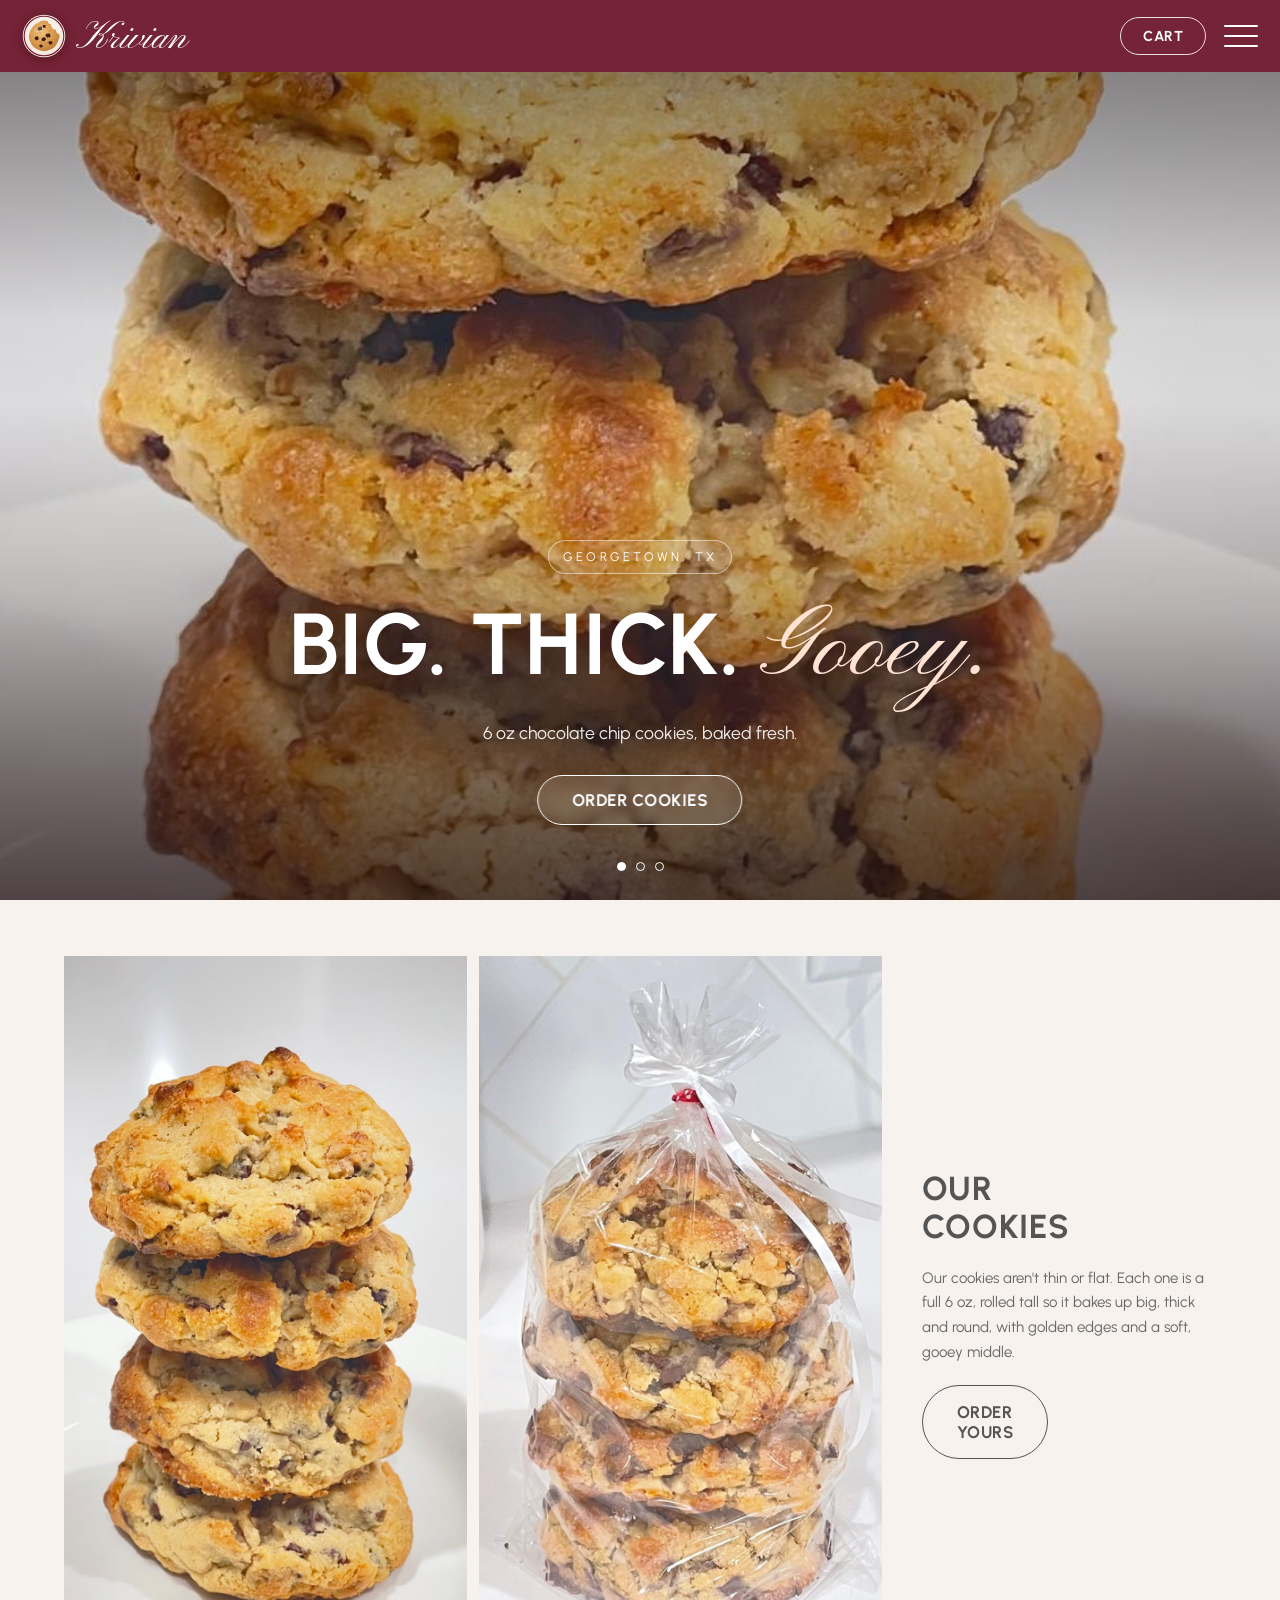
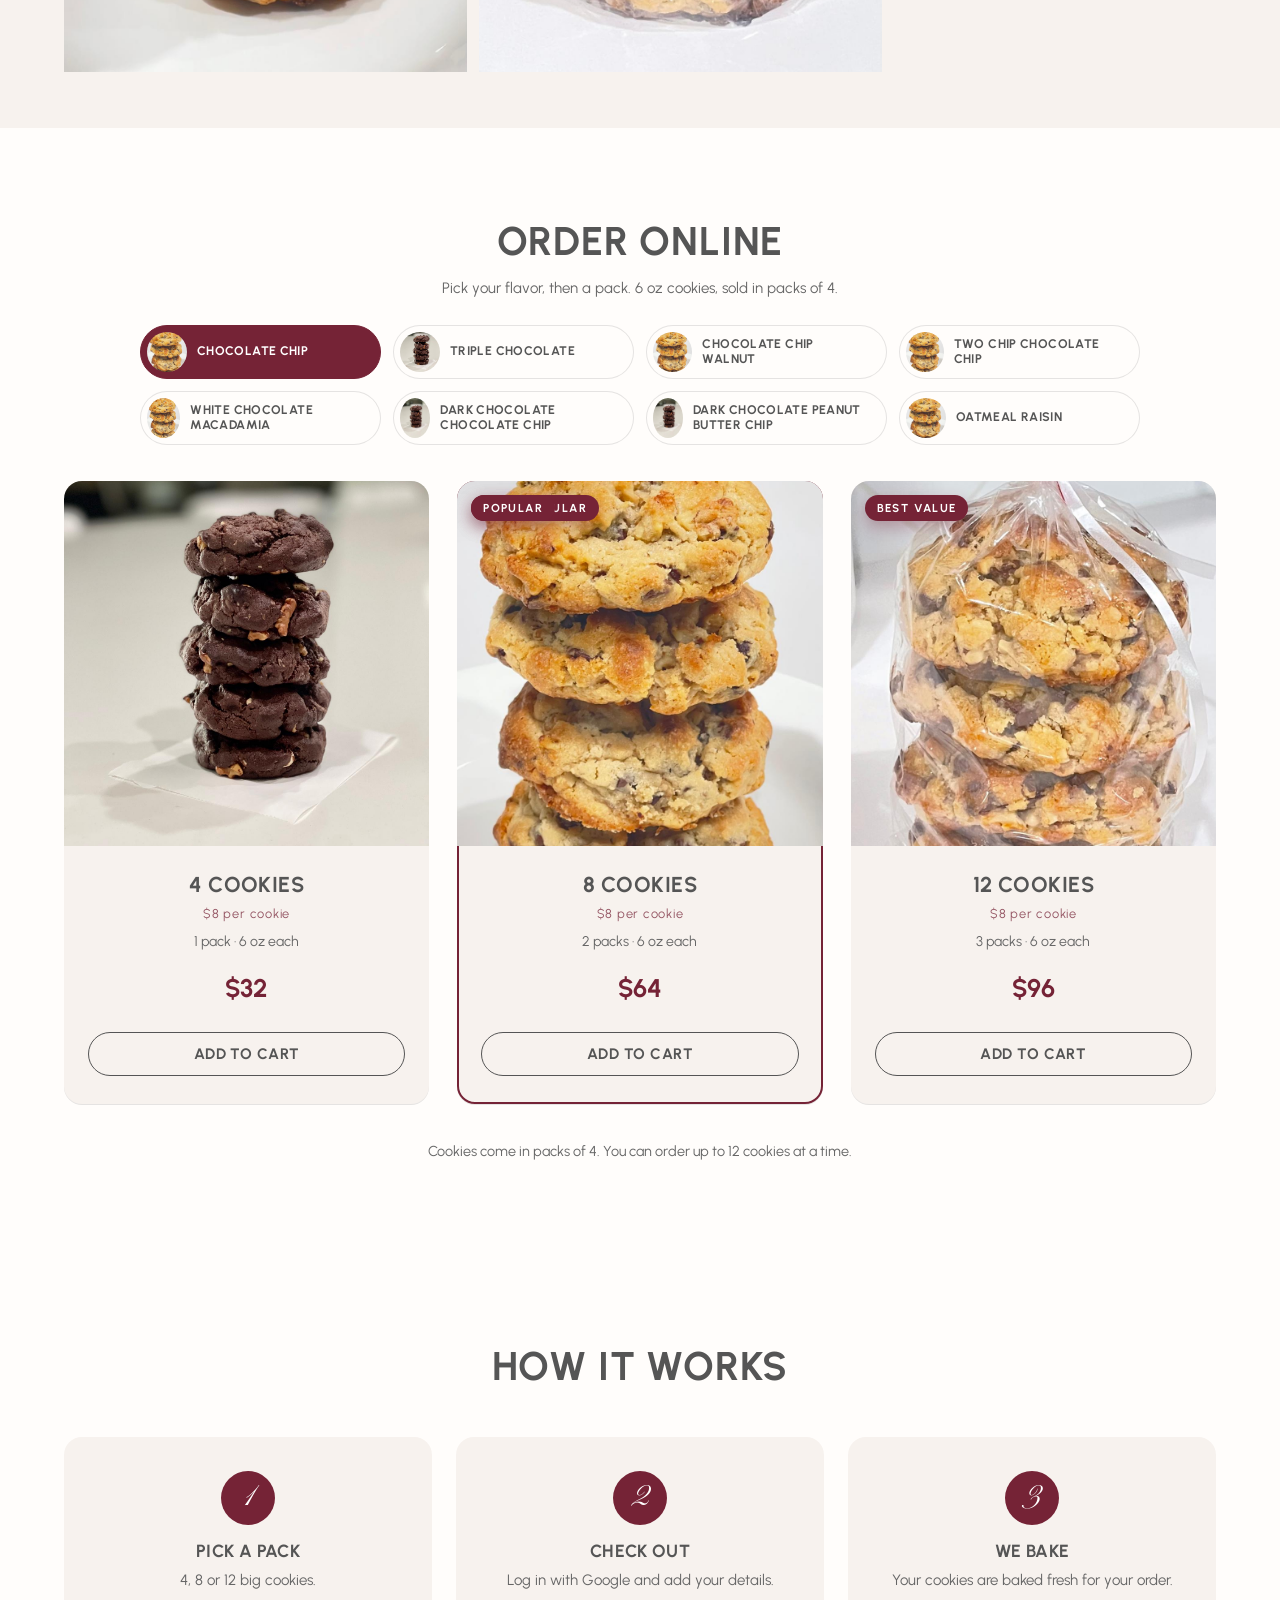
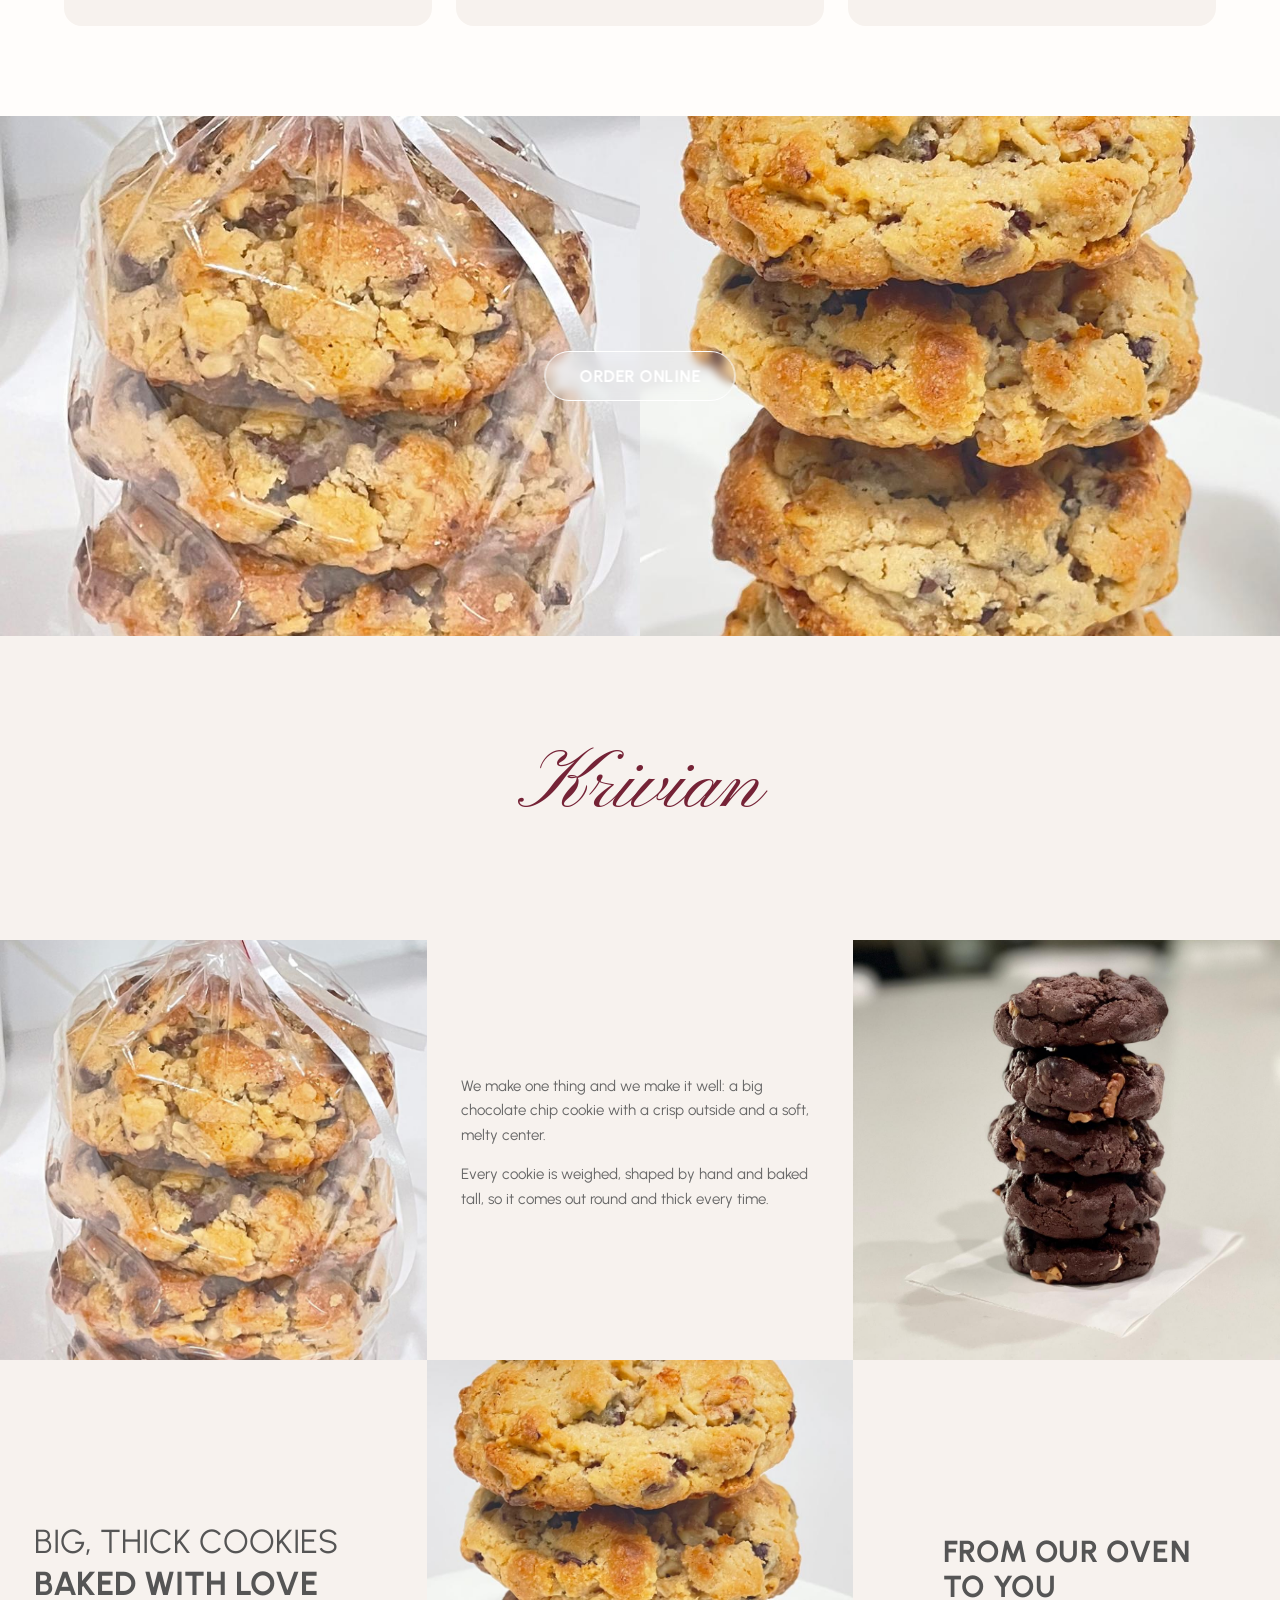
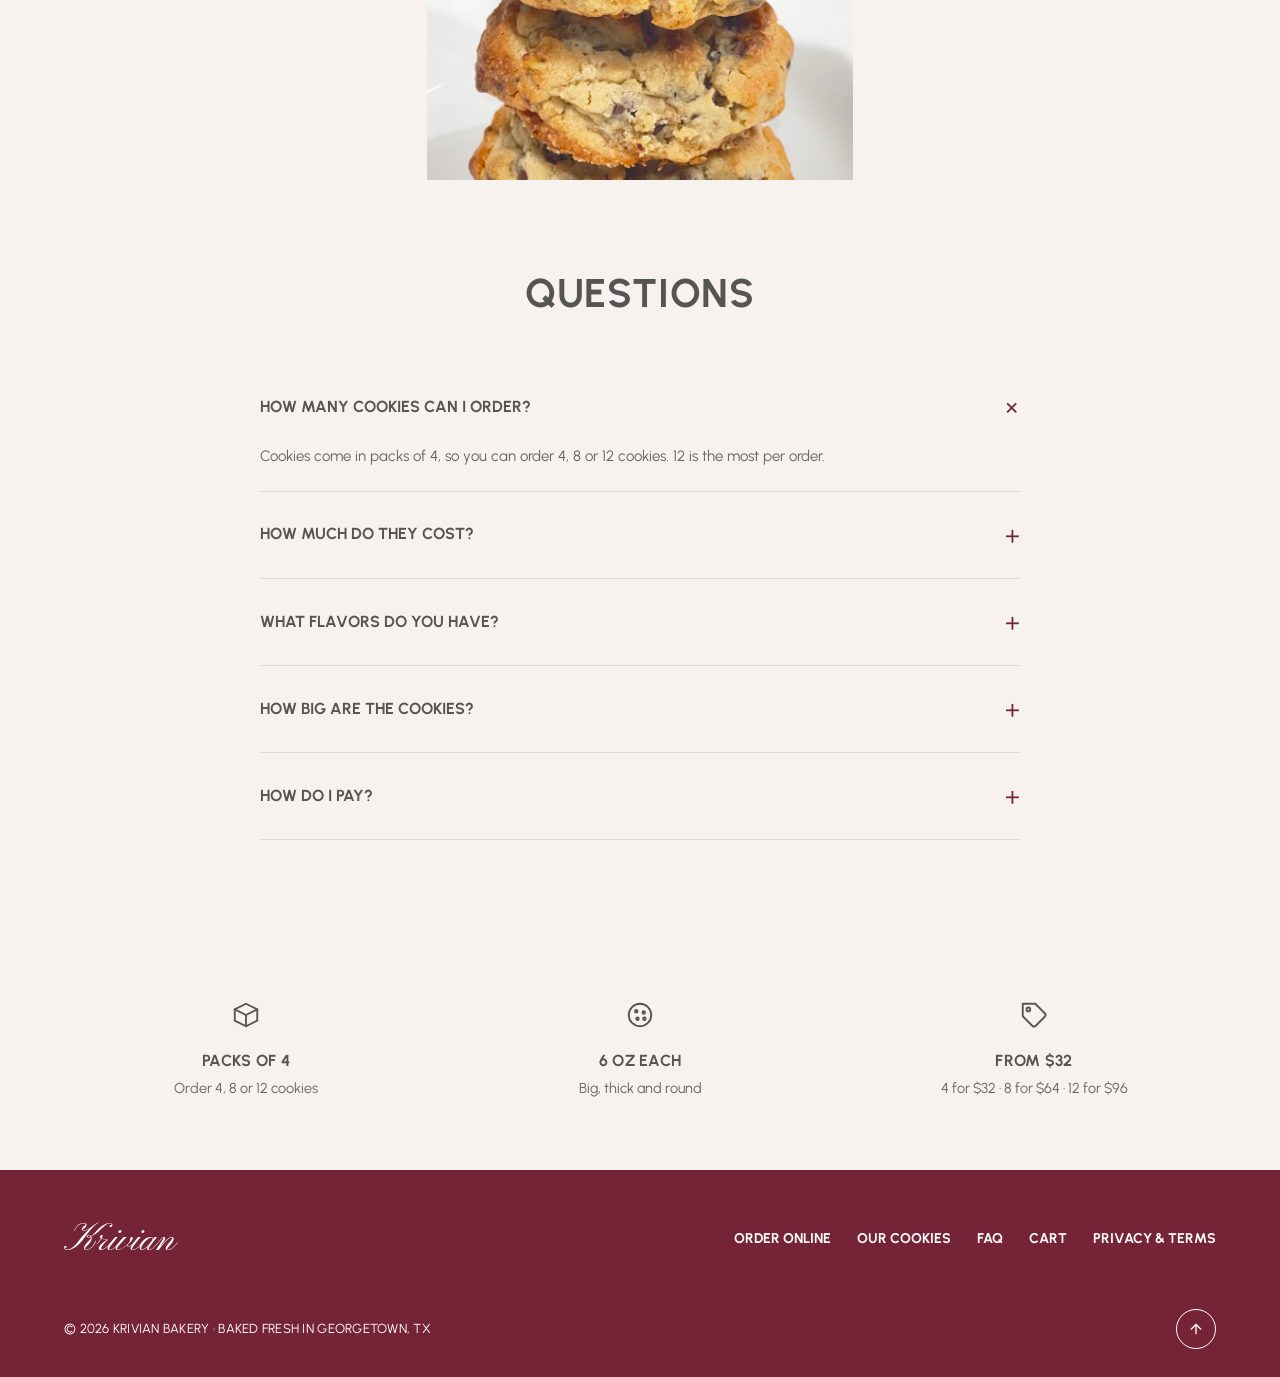
==== commit 840d6e86: "Price is $8 per cookie: 4 for $32, 8 for $64, 12 for $96 Co-Authored-By: Claude Opus 5.5 <noreply@an" ====
--- a/index.html
+++ b/index.html
@@ -16,13 +16,13 @@
   <meta property="og:image" content="https://krivianbakery.com/img/chocolate-chip.jpg">
   <meta name="twitter:card" content="summary_large_image">
   <link rel="apple-touch-icon" href="logo.svg">
-  <script type="application/ld+json">{"@context":"https://schema.org","@type":"Bakery","name":"Krivian Bakery","url":"https://krivianbakery.com/","logo":"https://krivianbakery.com/logo.svg","image":"https://krivianbakery.com/img/double-chocolate.jpg","description":"Big, thick 6 oz chocolate chip cookies, sold in packs of 4.","priceRange":"$","servesCuisine":"Cookies","makesOffer":[{"@type":"Offer","price":"28","priceCurrency":"USD","itemOffered":{"@type":"Product","name":"Chocolate chip cookies, 4 cookies"}},{"@type":"Offer","price":"56","priceCurrency":"USD","itemOffered":{"@type":"Product","name":"Chocolate chip cookies, 8 cookies"}},{"@type":"Offer","price":"84","priceCurrency":"USD","itemOffered":{"@type":"Product","name":"Chocolate chip cookies, 12 cookies"}}],"address":{"@type":"PostalAddress","addressLocality":"Georgetown","addressRegion":"TX","addressCountry":"US"},"areaServed":{"@type":"City","name":"Georgetown, Texas"}}</script>
+  <script type="application/ld+json">{"@context":"https://schema.org","@type":"Bakery","name":"Krivian Bakery","url":"https://krivianbakery.com/","logo":"https://krivianbakery.com/logo.svg","image":"https://krivianbakery.com/img/double-chocolate.jpg","description":"Big, thick 6 oz chocolate chip cookies, sold in packs of 4.","priceRange":"$","servesCuisine":"Cookies","makesOffer":[{"@type":"Offer","price":"32","priceCurrency":"USD","itemOffered":{"@type":"Product","name":"Chocolate chip cookies, 4 cookies"}},{"@type":"Offer","price":"64","priceCurrency":"USD","itemOffered":{"@type":"Product","name":"Chocolate chip cookies, 8 cookies"}},{"@type":"Offer","price":"96","priceCurrency":"USD","itemOffered":{"@type":"Product","name":"Chocolate chip cookies, 12 cookies"}}],"address":{"@type":"PostalAddress","addressLocality":"Georgetown","addressRegion":"TX","addressCountry":"US"},"areaServed":{"@type":"City","name":"Georgetown, Texas"}}</script>
   <link rel="preconnect" href="https://fonts.googleapis.com">
   <link rel="preconnect" href="https://fonts.gstatic.com" crossorigin>
   <link href="https://fonts.googleapis.com/css2?family=Pinyon+Script&family=Urbanist:wght@400;700&display=swap" rel="stylesheet">
   <link rel="stylesheet" href="styles.css">
   <script src="cart.js"></script>
-  <script type="application/ld+json">{"@context":"https://schema.org","@type":"FAQPage","mainEntity":[{"@type":"Question","name":"How many cookies can I order?","acceptedAnswer":{"@type":"Answer","text":"Cookies come in packs of 4, so you can order 4, 8 or 12 cookies. 12 is the most per order."}},{"@type":"Question","name":"How much do they cost?","acceptedAnswer":{"@type":"Answer","text":"4 cookies are $28, 8 cookies are $56 and 12 cookies are $84."}},{"@type":"Question","name":"How big are the cookies?","acceptedAnswer":{"@type":"Answer","text":"Each cookie is 6 oz. They're big, round and thick, not thin and flat."}},{"@type":"Question","name":"How do I pay?","acceptedAnswer":{"@type":"Answer","text":"Add a pack to your cart and go to checkout. Online payment is coming soon."}}]}</script>
+  <script type="application/ld+json">{"@context":"https://schema.org","@type":"FAQPage","mainEntity":[{"@type":"Question","name":"How many cookies can I order?","acceptedAnswer":{"@type":"Answer","text":"Cookies come in packs of 4, so you can order 4, 8 or 12 cookies. 12 is the most per order."}},{"@type":"Question","name":"How much do they cost?","acceptedAnswer":{"@type":"Answer","text":"4 cookies are $32, 8 cookies are $64 and 12 cookies are $96."}},{"@type":"Question","name":"How big are the cookies?","acceptedAnswer":{"@type":"Answer","text":"Each cookie is 6 oz. They're big, round and thick, not thin and flat."}},{"@type":"Question","name":"How do I pay?","acceptedAnswer":{"@type":"Answer","text":"Add a pack to your cart and go to checkout. Online payment is coming soon."}}]}</script>
 </head>
 <body>
   <header class="site-header">
@@ -92,9 +92,9 @@
           <article class="product">
             <div class="product-img"><img src="img/double-chocolate.jpg" alt="A stack of Krivian triple chocolate cookies" loading="lazy"></div>
             <div class="product-body">
-              <h3>4 Cookies</h3><span class="each">$7 per cookie</span>
+              <h3>4 Cookies</h3><span class="each">$8 per cookie</span>
               <span class="sub">1 pack · 6 oz each</span>
-              <div class="price">$28</div>
+              <div class="price">$32</div>
               <button class="pill add-btn" type="button" data-add="4">Add to cart</button>
             </div>
           </article>
@@ -102,18 +102,18 @@
             <span class="ribbon">Most popular</span>
             <div class="product-img"><img src="img/chocolate-chip.jpg" alt="A stack of Krivian chocolate chip cookies" loading="lazy"><span class="ribbon">Popular</span></div>
             <div class="product-body">
-              <h3>8 Cookies</h3><span class="each">$7 per cookie</span>
+              <h3>8 Cookies</h3><span class="each">$8 per cookie</span>
               <span class="sub">2 packs · 6 oz each</span>
-              <div class="price">$56</div>
+              <div class="price">$64</div>
               <button class="pill add-btn" type="button" data-add="8">Add to cart</button>
             </div>
           </article>
           <article class="product">
             <div class="product-img"><img src="img/pack-of-4.jpg" alt="A bagged pack of 4 Krivian cookies" loading="lazy"><span class="ribbon">Best value</span></div>
             <div class="product-body">
-              <h3>12 Cookies</h3><span class="each">$7 per cookie</span>
+              <h3>12 Cookies</h3><span class="each">$8 per cookie</span>
               <span class="sub">3 packs · 6 oz each</span>
-              <div class="price">$84</div>
+              <div class="price">$96</div>
               <button class="pill add-btn" type="button" data-add="12">Add to cart</button>
             </div>
           </article>
@@ -165,7 +165,7 @@
           </details>
           <details>
             <summary>How much do they cost?</summary>
-            <p>4 cookies are $28, 8 cookies are $56 and 12 cookies are $84.</p>
+            <p>4 cookies are $32, 8 cookies are $64 and 12 cookies are $96.</p>
           </details>
           <details>
             <summary>What flavors do you have?</summary>
@@ -197,14 +197,14 @@
         </div>
         <div>
           <svg viewBox="0 0 24 24" fill="none" stroke-width="1.5" stroke-linecap="round" stroke-linejoin="round" aria-hidden="true"><path d="M20.6 13.4 13.4 20.6a2 2 0 0 1-2.8 0L3 13V3h10l7.6 7.6a2 2 0 0 1 0 2.8z"/><circle cx="7.5" cy="7.5" r="1.5"/></svg>
-          <h4>From $28</h4>
-          <p>4 for $28 · 8 for $56 · 12 for $84</p>
+          <h4>From $32</h4>
+          <p>4 for $32 · 8 for $64 · 12 for $96</p>
         </div>
       </div>
     </section>
   </main>
 
-  <a class="order-bar" href="#order" aria-hidden="true" tabindex="-1"><span><b>Big 6 oz cookies</b>4 for $28 · 8 for $56 · 12 for $84</span><em>Order</em></a>
+  <a class="order-bar" href="#order" aria-hidden="true" tabindex="-1"><span><b>Big 6 oz cookies</b>4 for $32 · 8 for $64 · 12 for $96</span><em>Order</em></a>
 
   <footer class="site-footer">
     <div class="wrap">
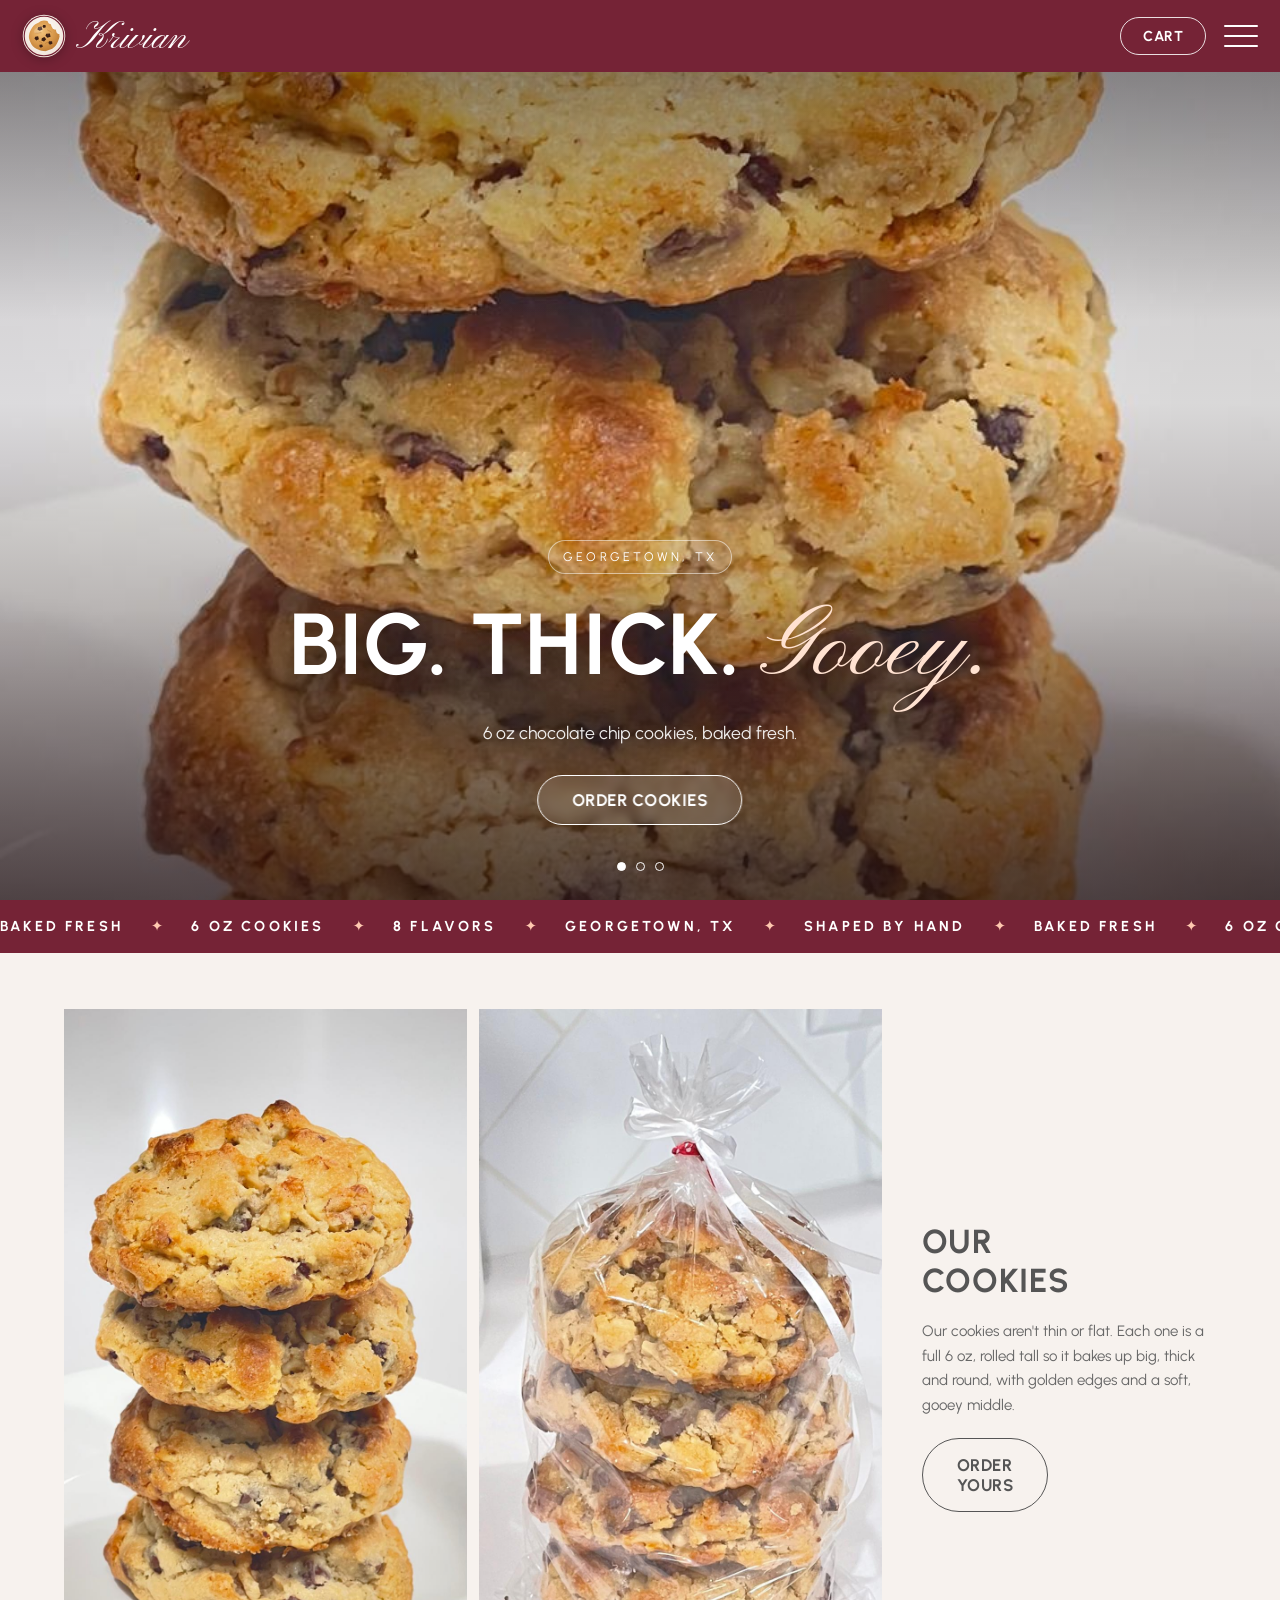
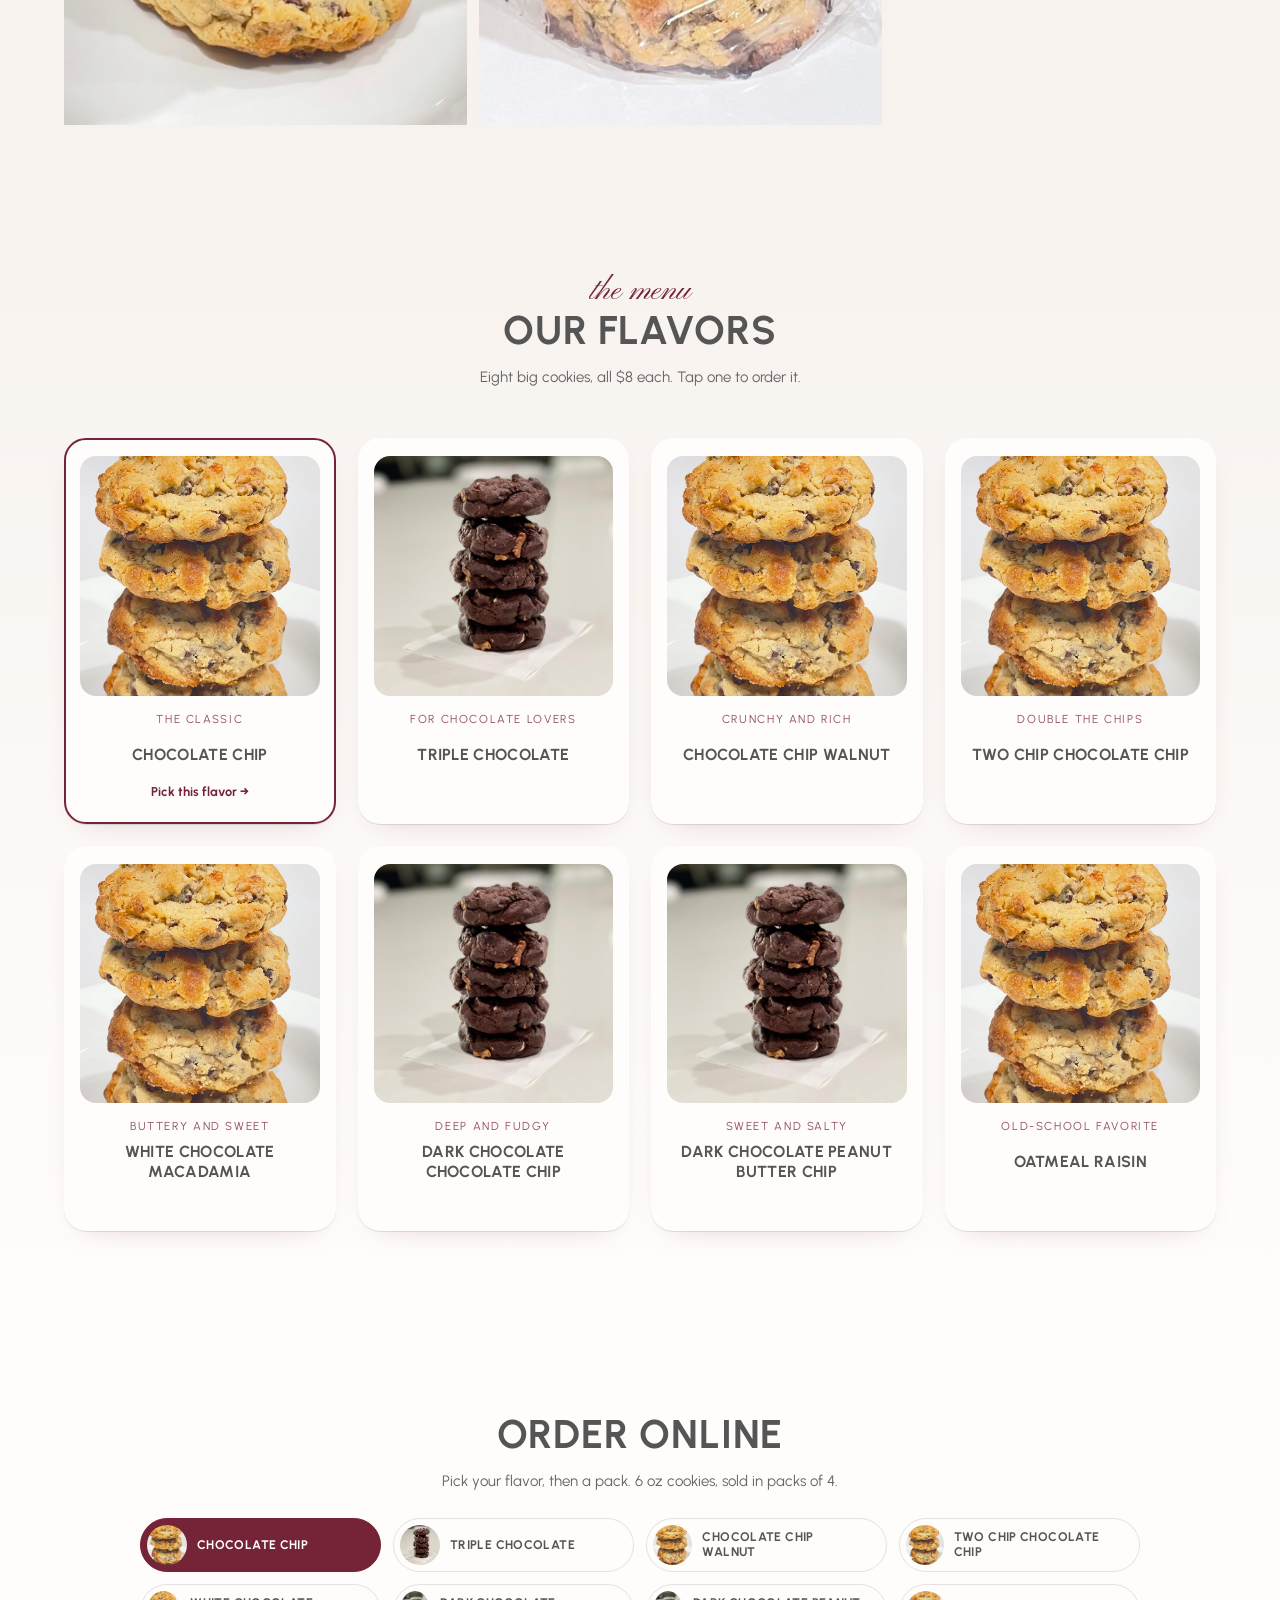
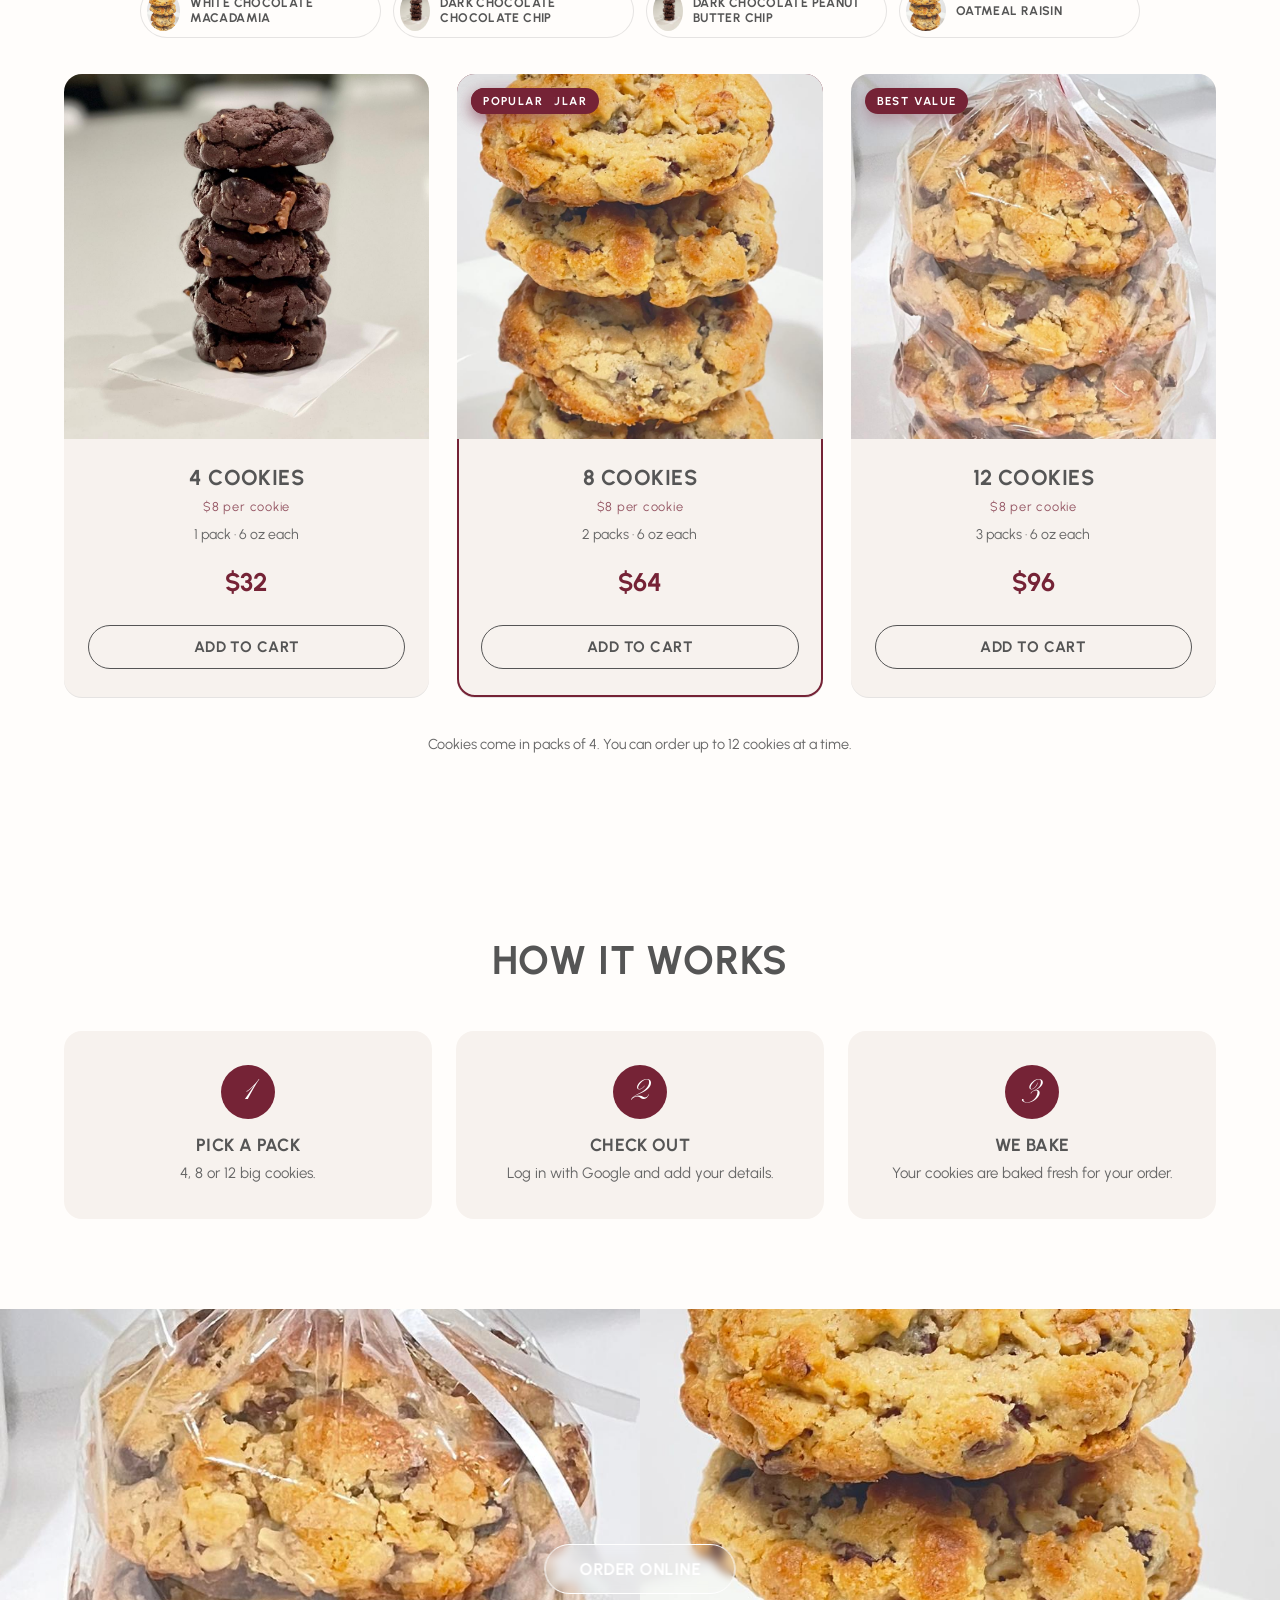
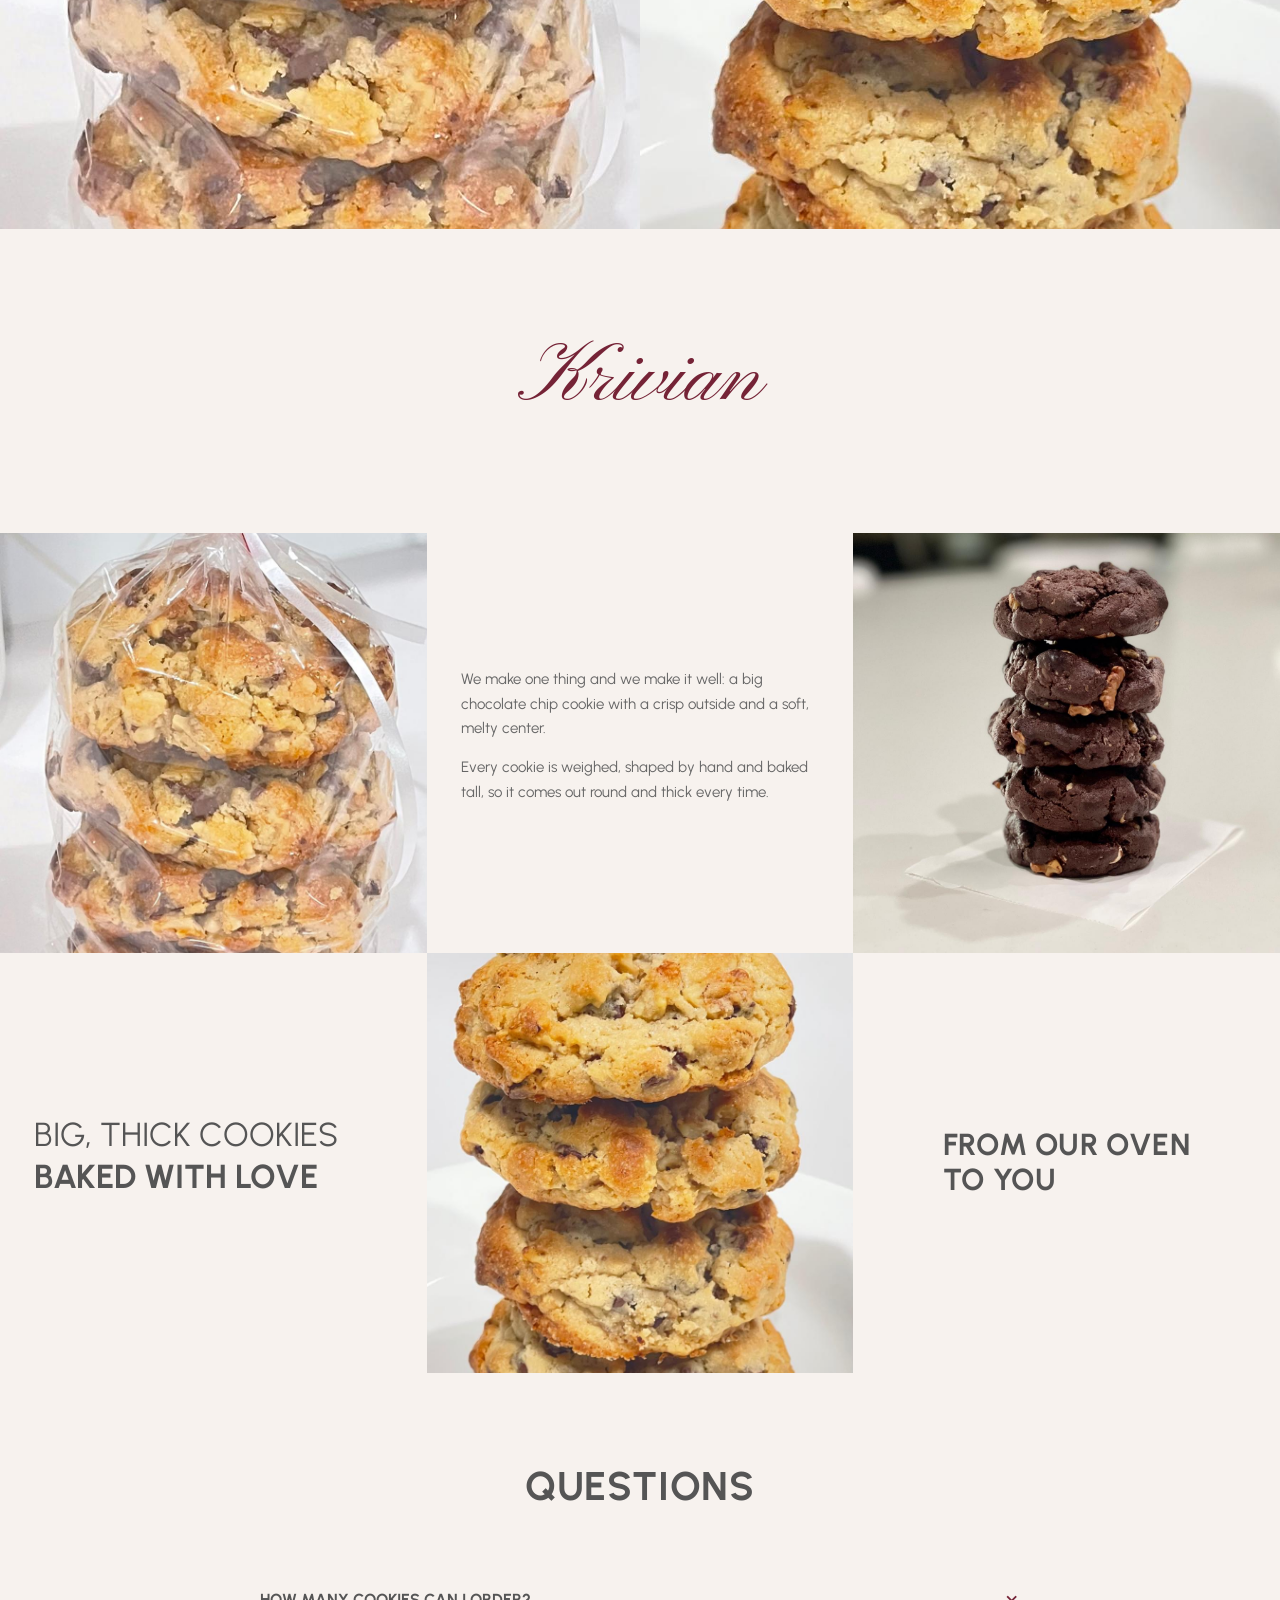
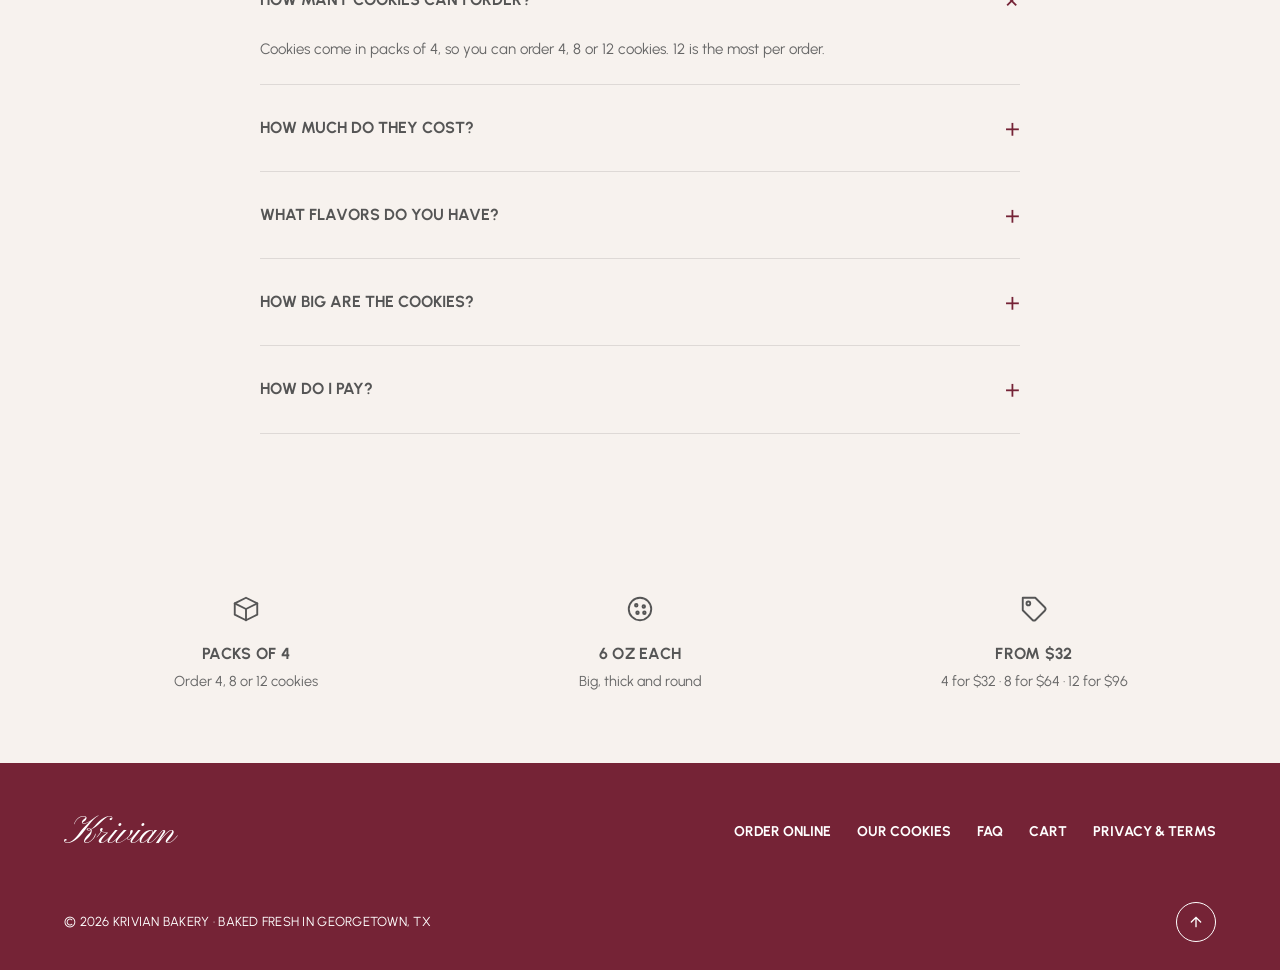
==== commit a702433a: "Our flavors menu (8 photo cards, tap to pick and jump to order) and a moving ribbon under the hero C" ====
--- a/index.html
+++ b/index.html
@@ -39,6 +39,7 @@
     <button class="close-x" type="button" data-menu-toggle aria-label="Close menu"></button>
     <nav aria-label="Main">
       <a href="#order">Order cookies</a>
+      <a href="#flavors">Flavors</a>
       <a href="#cookies">Our cookies</a>
       <a href="#faq">FAQ</a>
       <a href="cart.html">Cart</a>
@@ -67,6 +68,8 @@
       <a class="pill glass hero-cta" href="#order">Order cookies</a>
       <div class="dots"></div>
     </section>
+
+    <div class="marquee" aria-hidden="true"><div><span>Baked fresh</span><i>✦</i><span>6 oz cookies</span><i>✦</i><span>8 flavors</span><i>✦</i><span>Georgetown, TX</span><i>✦</i><span>Shaped by hand</span><i>✦</i><span>Baked fresh</span><i>✦</i><span>6 oz cookies</span><i>✦</i><span>8 flavors</span><i>✦</i><span>Georgetown, TX</span><i>✦</i><span>Shaped by hand</span><i>✦</i><span>Baked fresh</span><i>✦</i><span>6 oz cookies</span><i>✦</i><span>8 flavors</span><i>✦</i><span>Georgetown, TX</span><i>✦</i><span>Shaped by hand</span><i>✦</i><span>Baked fresh</span><i>✦</i><span>6 oz cookies</span><i>✦</i><span>8 flavors</span><i>✦</i><span>Georgetown, TX</span><i>✦</i><span>Shaped by hand</span><i>✦</i></div></div>
 
     <section class="split" id="cookies">
       <div class="wrap split-grid">
@@ -77,6 +80,17 @@
           <p>Our cookies aren't thin or flat. Each one is a full 6 oz, rolled tall so it bakes up big, thick and round, with golden edges and a soft, gooey middle.</p>
           <a class="pill big" href="#order">Order<br>yours</a>
         </div>
+      </div>
+    </section>
+
+    <section class="section menu" id="flavors">
+      <div class="wrap">
+        <div class="title">
+          <span class="script-kicker">the menu</span>
+          <h2>Our flavors</h2>
+          <p>Eight big cookies, all $8 each. Tap one to order it.</p>
+        </div>
+        <div class="flavor-menu" data-flavor-menu></div>
       </div>
     </section>
 
--- a/styles.css
+++ b/styles.css
@@ -446,3 +446,29 @@
 .drawer .flavors button, .line + .flavors button { font-size: .72rem; padding: 4px 12px 4px 4px; }
 .drawer .flavors button img, .line + .flavors button img { width: 28px; height: 28px; }
 @media (max-width: 900px) { .flavor-wrap .flavors { grid-template-columns: repeat(2, 1fr); } }
+
+/* ---------- Marquee ---------- */
+.marquee { background: var(--wine); color: #fff; overflow: hidden; padding: 14px 0; white-space: nowrap; }
+.marquee > div { display: inline-flex; gap: 28px; align-items: center; animation: marq 38s linear infinite; }
+.marquee span { font: 700 .9rem var(--sans); letter-spacing: .22em; text-transform: uppercase; }
+.marquee i { font-style: normal; color: #ffc9b0; }
+@keyframes marq { to { transform: translateX(-50%); } }
+@media (prefers-reduced-motion: reduce) { .marquee > div { animation: none; } }
+
+/* ---------- Flavor menu ---------- */
+.menu { background: linear-gradient(180deg, var(--cream) 0%, var(--white) 100%); }
+.script-kicker { display: block; font: 400 2rem var(--script); color: var(--wine); margin-bottom: -4px; }
+.flavor-menu { display: grid; grid-template-columns: repeat(4, 1fr); gap: 22px; }
+.flavor-card { all: unset; box-sizing: border-box; cursor: pointer; display: flex; flex-direction: column; align-items: center; text-align: center; gap: 6px; padding: 18px 16px 22px; border-radius: 22px; background: var(--white); box-shadow: 0 1px 0 var(--line), 0 10px 30px -22px rgba(117,35,54,.4); transition: transform .35s cubic-bezier(.2,.7,.2,1), box-shadow .35s; }
+.flavor-card:hover, .flavor-card:focus-visible { transform: translateY(-6px); box-shadow: 0 24px 44px -20px rgba(117,35,54,.45); }
+.flavor-card:focus-visible { outline: 2px solid var(--wine); outline-offset: 3px; }
+.fc-img { width: 100%; aspect-ratio: 1; border-radius: 16px; overflow: hidden; margin-bottom: 8px; background: var(--cream-2); }
+.fc-img img { width: 100%; height: 100%; object-fit: cover; transition: transform .6s; }
+.flavor-card:hover .fc-img img { transform: scale(1.06); }
+.fc-tag { font-size: .72rem; letter-spacing: .14em; text-transform: uppercase; color: var(--wine); opacity: .8; }
+.flavor-card b { font: 700 1rem/1.25 var(--sans); text-transform: uppercase; color: var(--heading); letter-spacing: .02em; min-height: 2.5em; display: flex; align-items: center; }
+.fc-pick { font-size: .8rem; color: var(--text); opacity: 0; transform: translateY(4px); transition: opacity .3s, transform .3s; }
+.flavor-card:hover .fc-pick, .flavor-card.on .fc-pick { opacity: 1; transform: none; }
+.flavor-card.on { outline: 2px solid var(--wine); outline-offset: -2px; }
+.flavor-card.on .fc-pick { color: var(--wine); font-weight: 700; }
+@media (max-width: 900px) { .flavor-menu { grid-template-columns: repeat(2, 1fr); gap: 14px; } .flavor-card { padding: 12px 10px 16px; } .flavor-card b { font-size: .85rem; } .fc-pick { opacity: 1; transform: none; } }
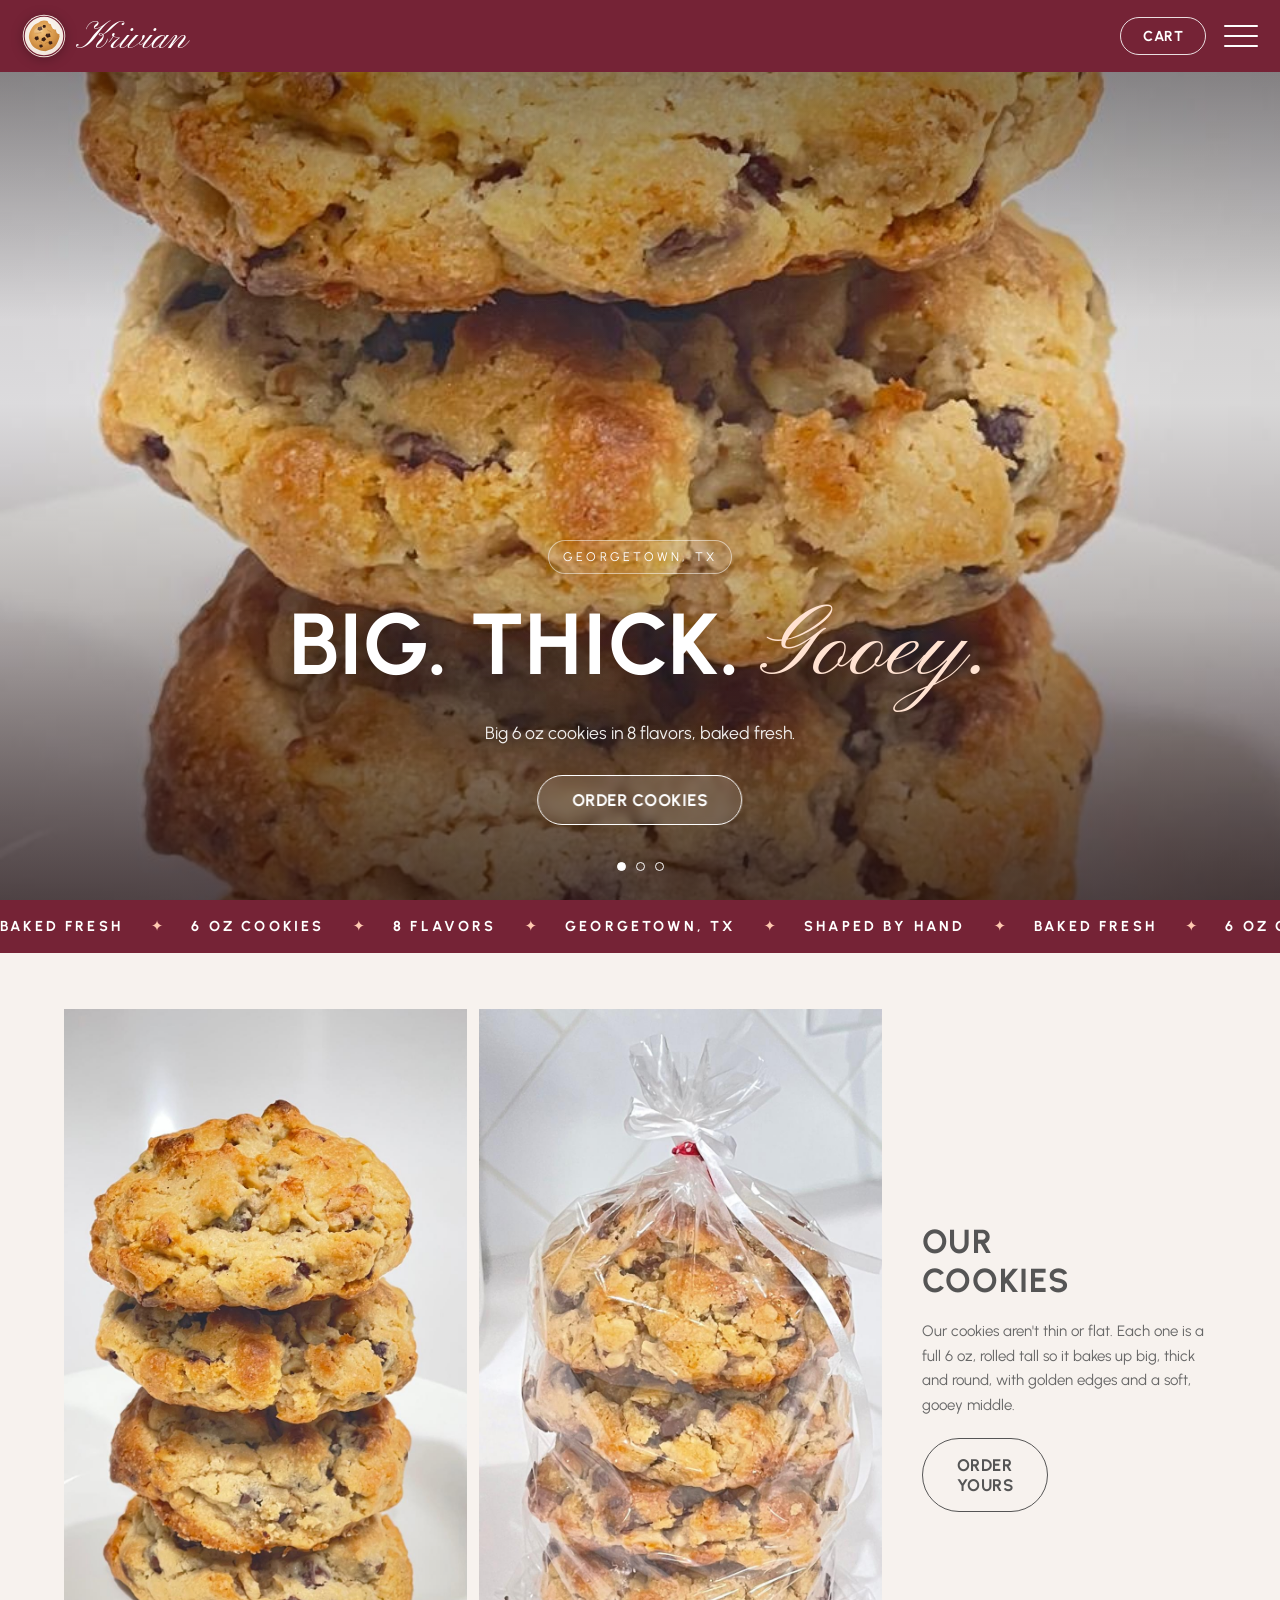
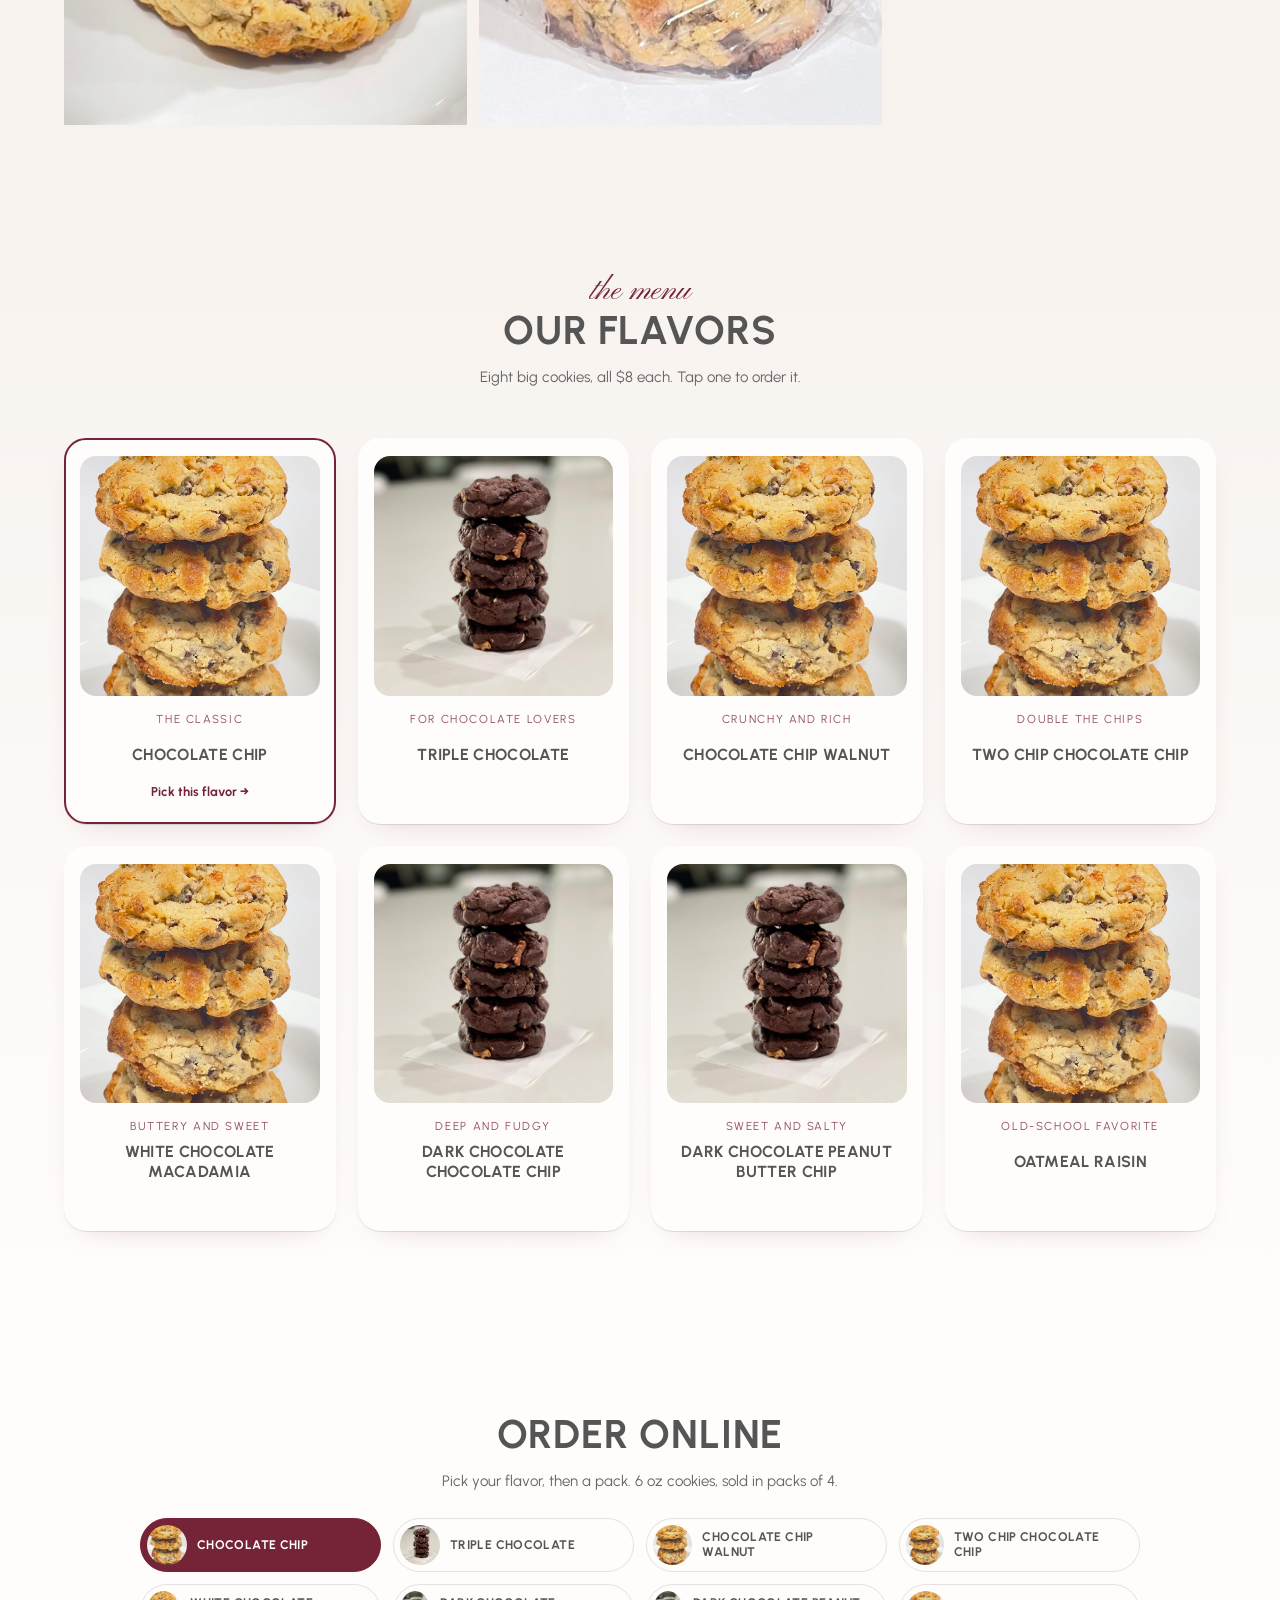
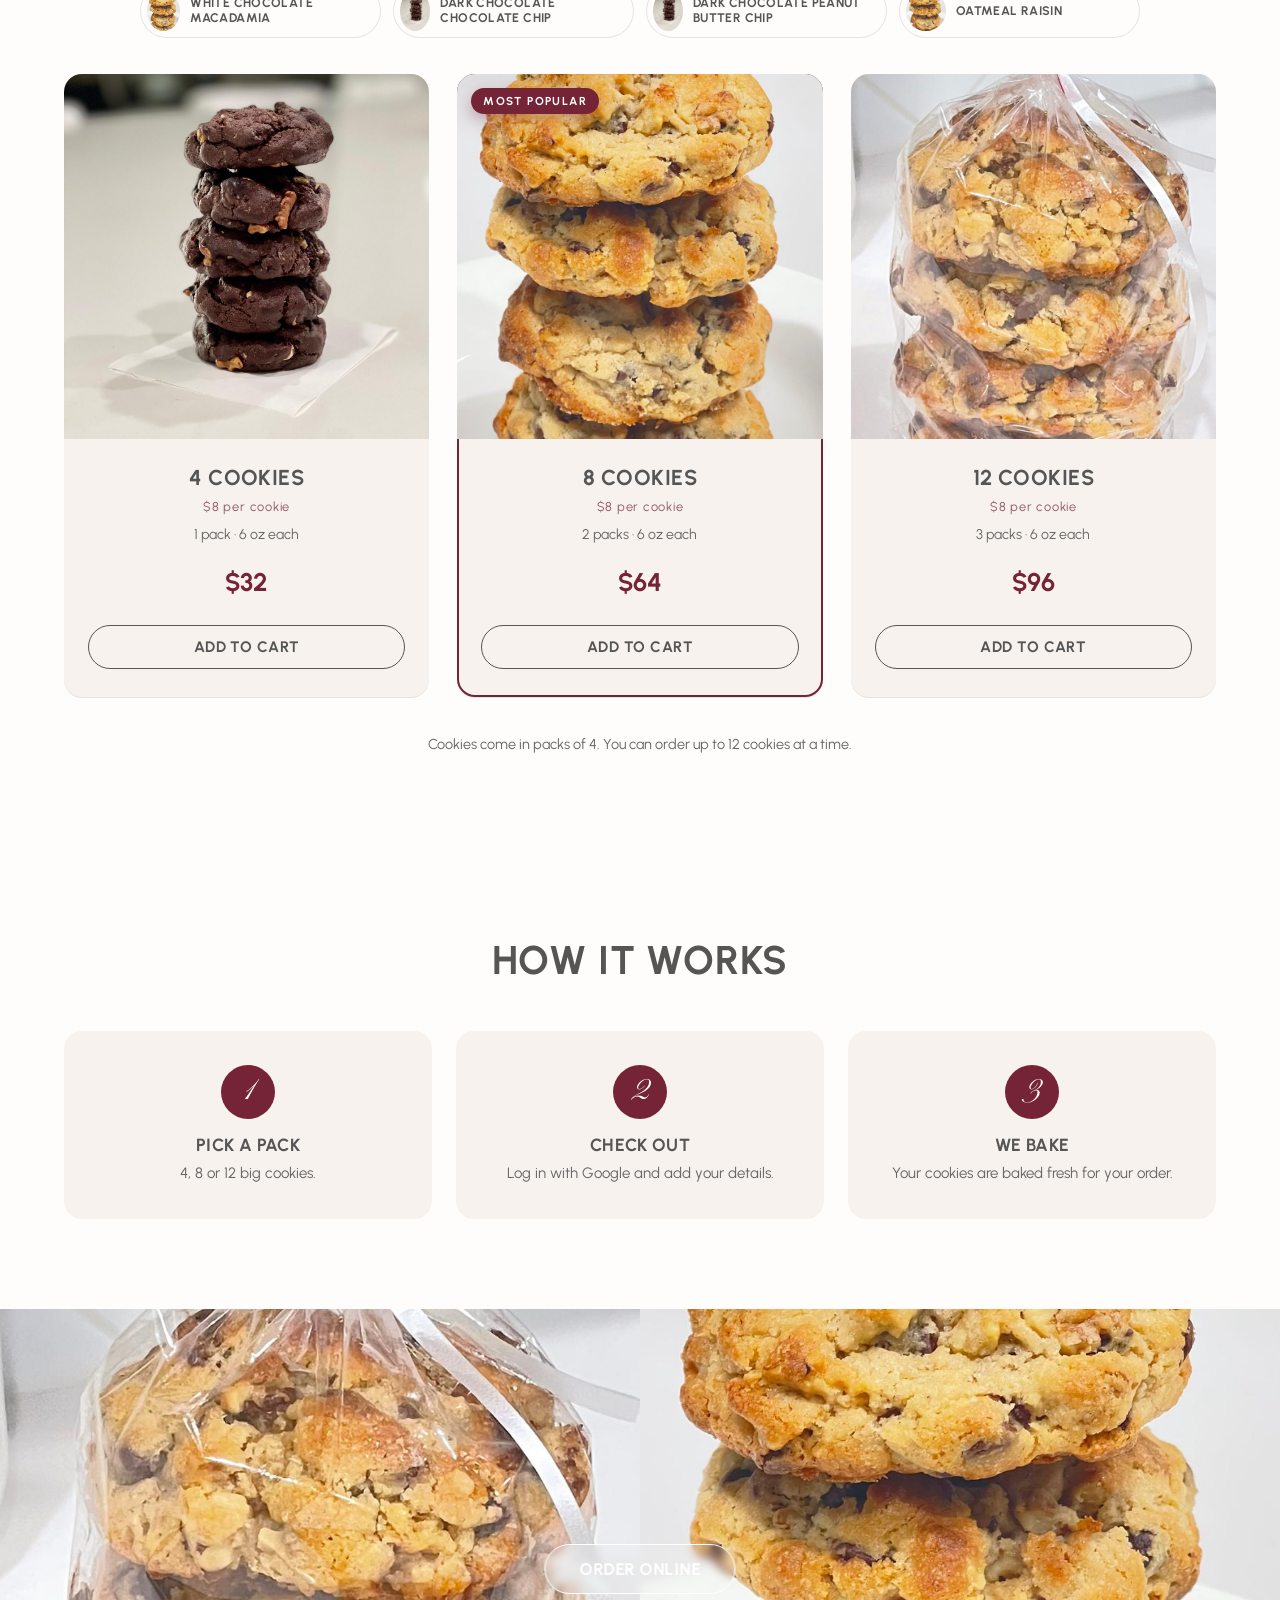
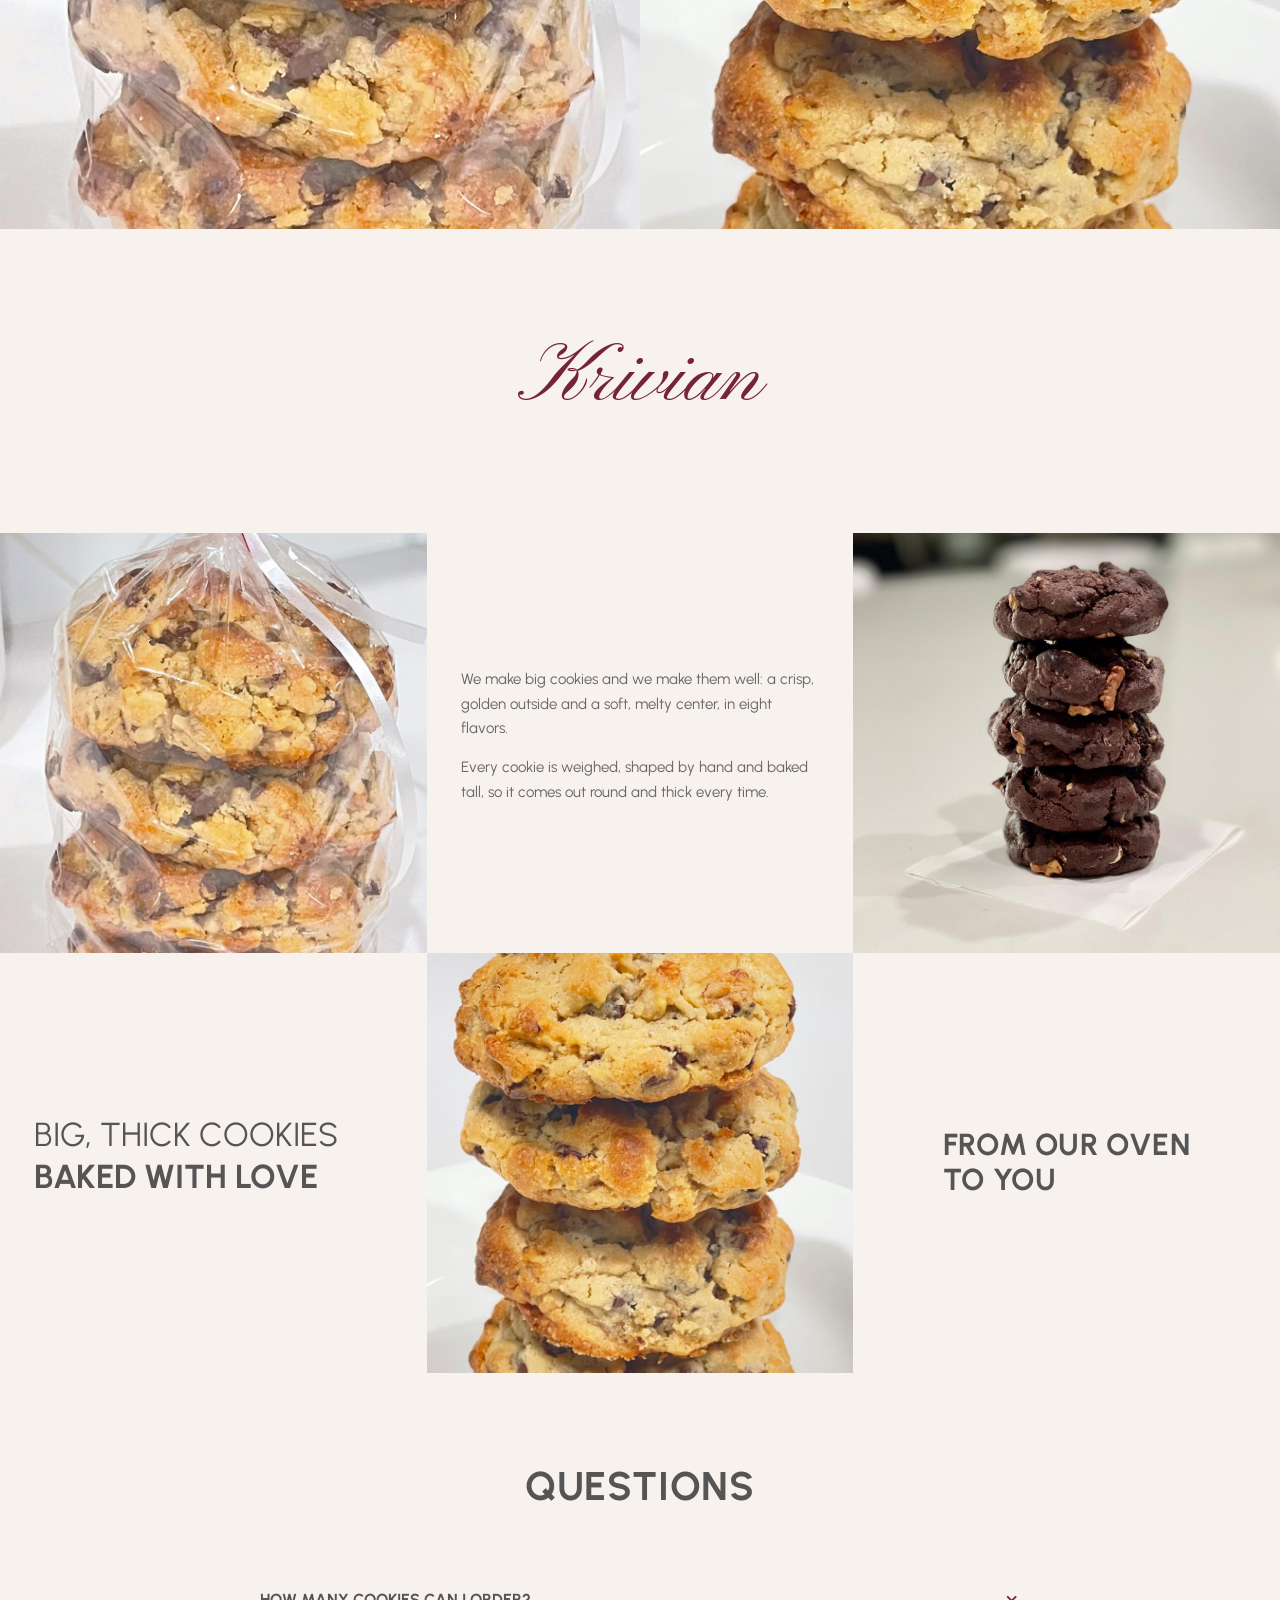
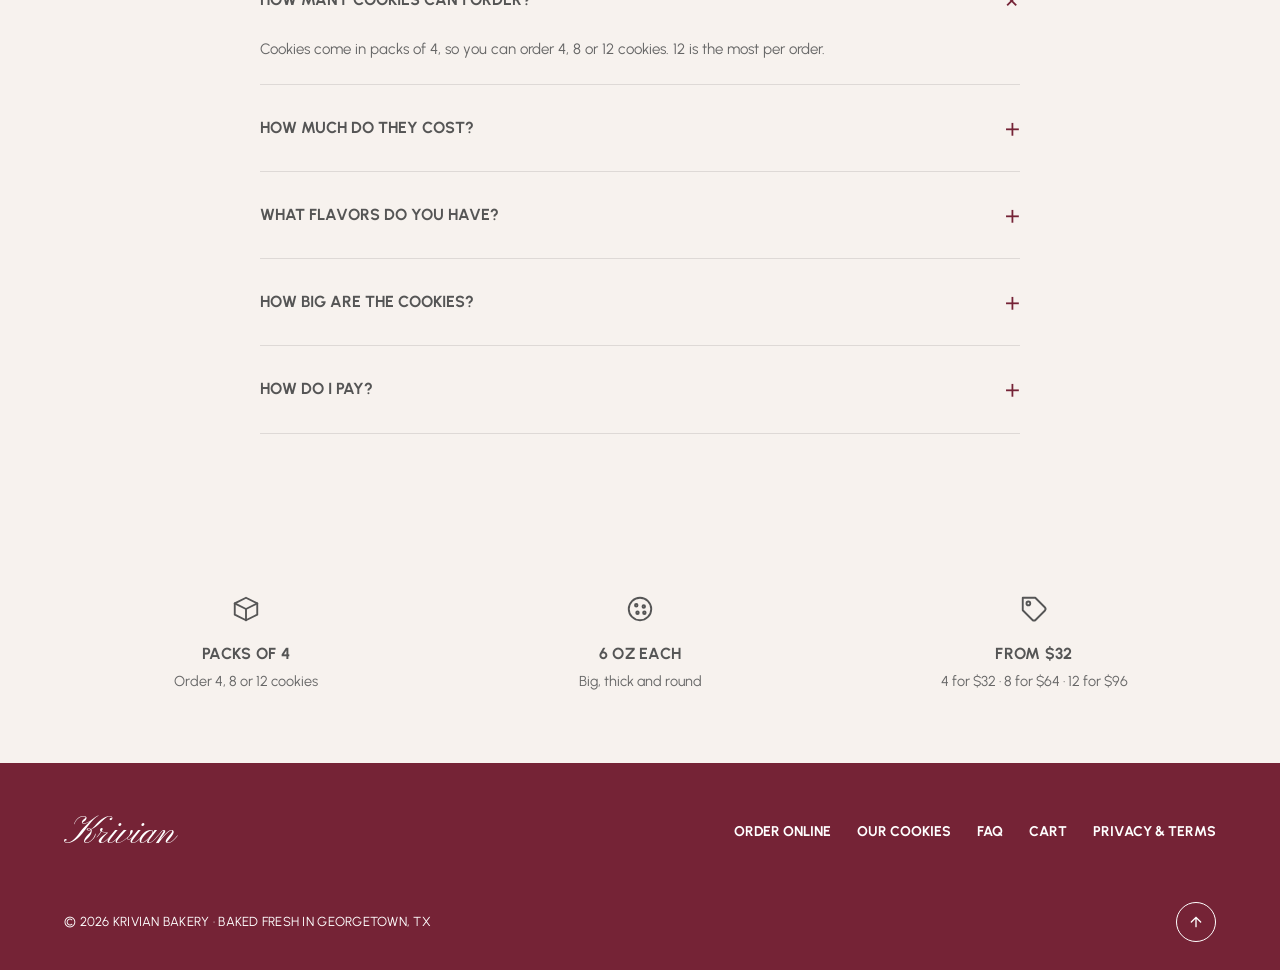
==== commit 03043b7b: "Remove old duplicate badges, update copy for 8 flavors, swipeable flavor row on phones Co-Authored-B" ====
--- a/index.html
+++ b/index.html
@@ -63,7 +63,7 @@
       <div class="hero-copy">
         <span class="hero-kicker">Georgetown, TX</span>
         <h1>Big. Thick.<em>Gooey.</em></h1>
-        <p>6 oz chocolate chip cookies, baked fresh.</p>
+        <p>Big 6 oz cookies in 8 flavors, baked fresh.</p>
       </div>
       <a class="pill glass hero-cta" href="#order">Order cookies</a>
       <div class="dots"></div>
@@ -114,7 +114,7 @@
           </article>
           <article class="product featured">
             <span class="ribbon">Most popular</span>
-            <div class="product-img"><img src="img/chocolate-chip.jpg" alt="A stack of Krivian chocolate chip cookies" loading="lazy"><span class="ribbon">Popular</span></div>
+            <div class="product-img"><img src="img/chocolate-chip.jpg" alt="A stack of Krivian chocolate chip cookies" loading="lazy"></div>
             <div class="product-body">
               <h3>8 Cookies</h3><span class="each">$8 per cookie</span>
               <span class="sub">2 packs · 6 oz each</span>
@@ -123,7 +123,7 @@
             </div>
           </article>
           <article class="product">
-            <div class="product-img"><img src="img/pack-of-4.jpg" alt="A bagged pack of 4 Krivian cookies" loading="lazy"><span class="ribbon">Best value</span></div>
+            <div class="product-img"><img src="img/pack-of-4.jpg" alt="A bagged pack of 4 Krivian cookies" loading="lazy"></div>
             <div class="product-body">
               <h3>12 Cookies</h3><span class="each">$8 per cookie</span>
               <span class="sub">3 packs · 6 oz each</span>
@@ -159,7 +159,7 @@
       <img src="img/pack-of-4.jpg" alt="A bagged pack of 4 Krivian cookies" loading="lazy">
       <div class="trio-text">
         <div>
-          <p>We make one thing and we make it well: a big chocolate chip cookie with a crisp outside and a soft, melty center.</p>
+          <p>We make big cookies and we make them well: a crisp, golden outside and a soft, melty center, in eight flavors.</p>
           <p>Every cookie is weighed, shaped by hand and baked tall, so it comes out round and thick every time.</p>
         </div>
       </div>
--- a/styles.css
+++ b/styles.css
@@ -472,3 +472,11 @@
 .flavor-card.on { outline: 2px solid var(--wine); outline-offset: -2px; }
 .flavor-card.on .fc-pick { color: var(--wine); font-weight: 700; }
 @media (max-width: 900px) { .flavor-menu { grid-template-columns: repeat(2, 1fr); gap: 14px; } .flavor-card { padding: 12px 10px 16px; } .flavor-card b { font-size: .85rem; } .fc-pick { opacity: 1; transform: none; } }
+
+/* phones: the flavor picker is one swipeable row */
+@media (max-width: 900px) {
+  .flavor-wrap { margin: -28px 0 28px; min-width: 0; }
+  .flavor-wrap .flavors { display: flex; flex-wrap: nowrap; overflow-x: auto; scroll-snap-type: x mandatory; padding: 4px 24px 10px; gap: 10px; scrollbar-width: none; max-width: 100%; margin: 0; padding: 4px 2px 10px; }
+  .flavor-wrap .flavors::-webkit-scrollbar { display: none; }
+  .flavor-wrap .flavors button { flex: none; white-space: nowrap; scroll-snap-align: start; }
+}
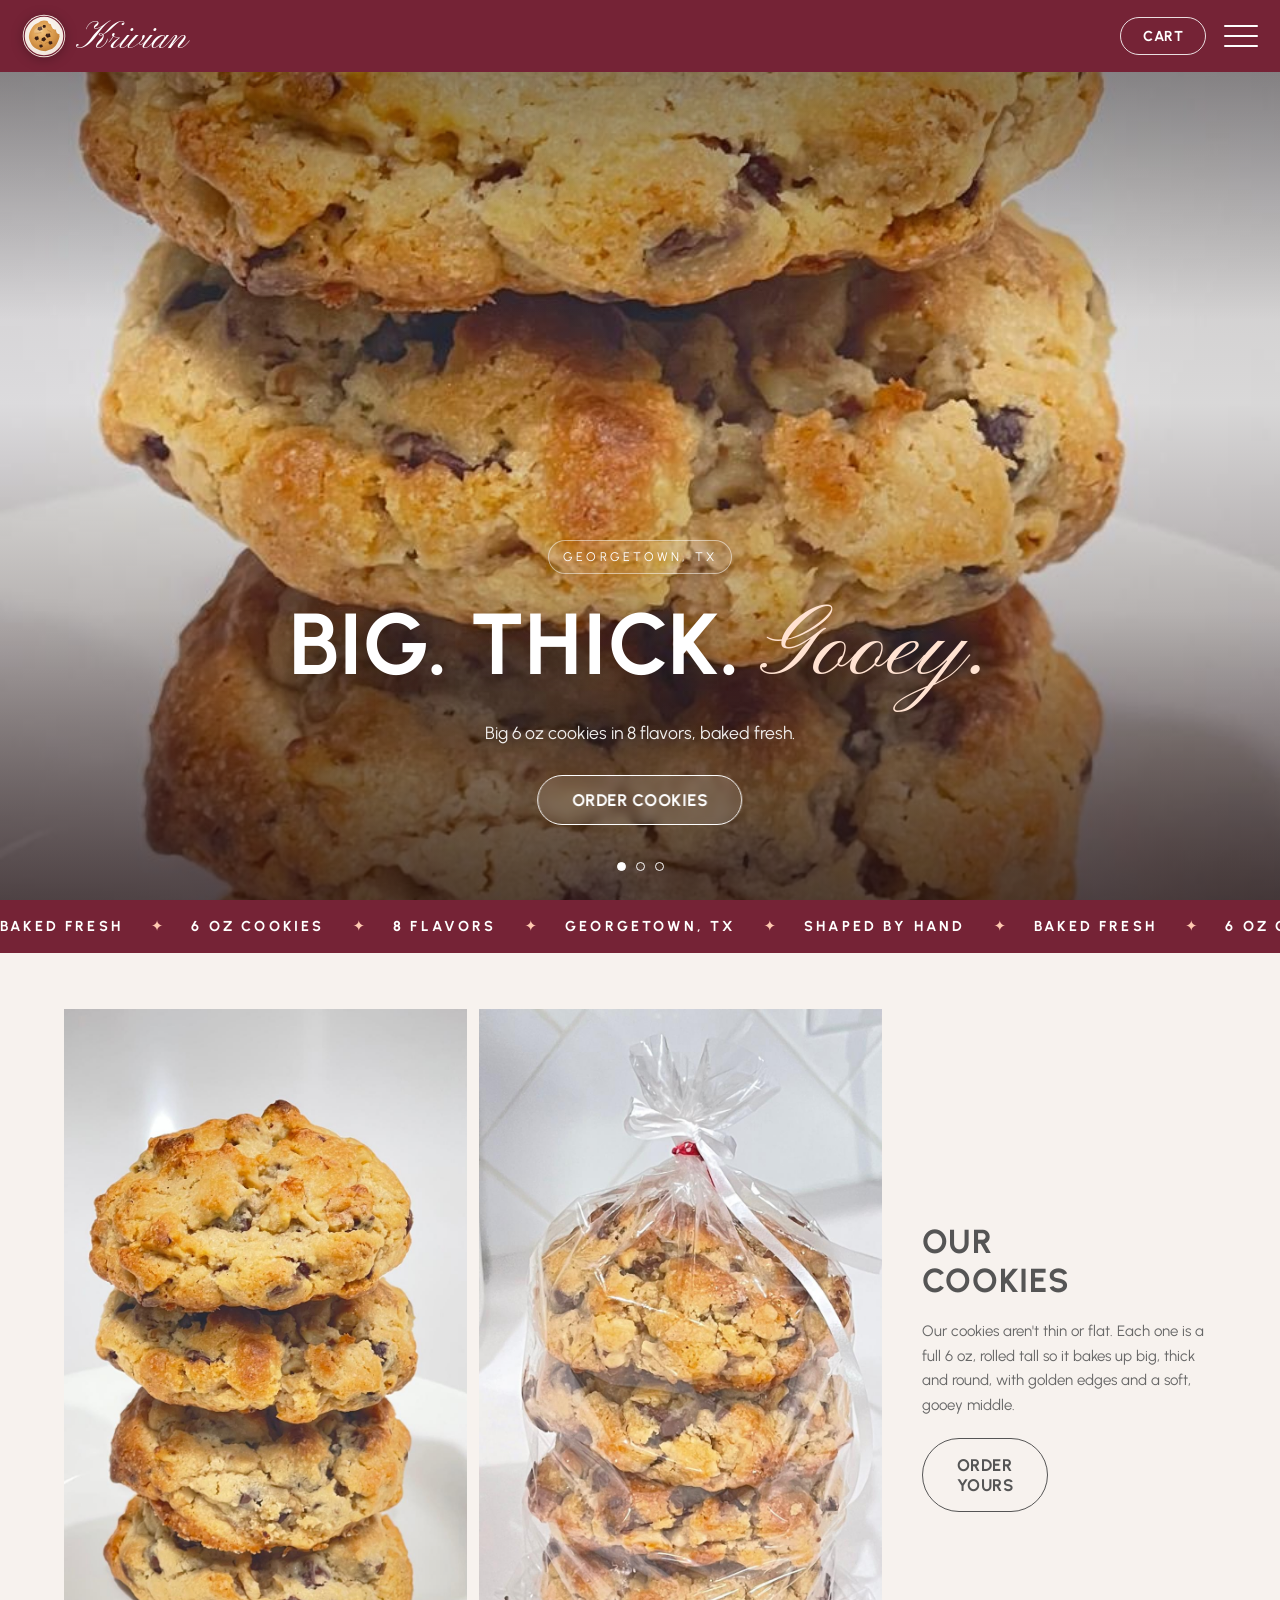
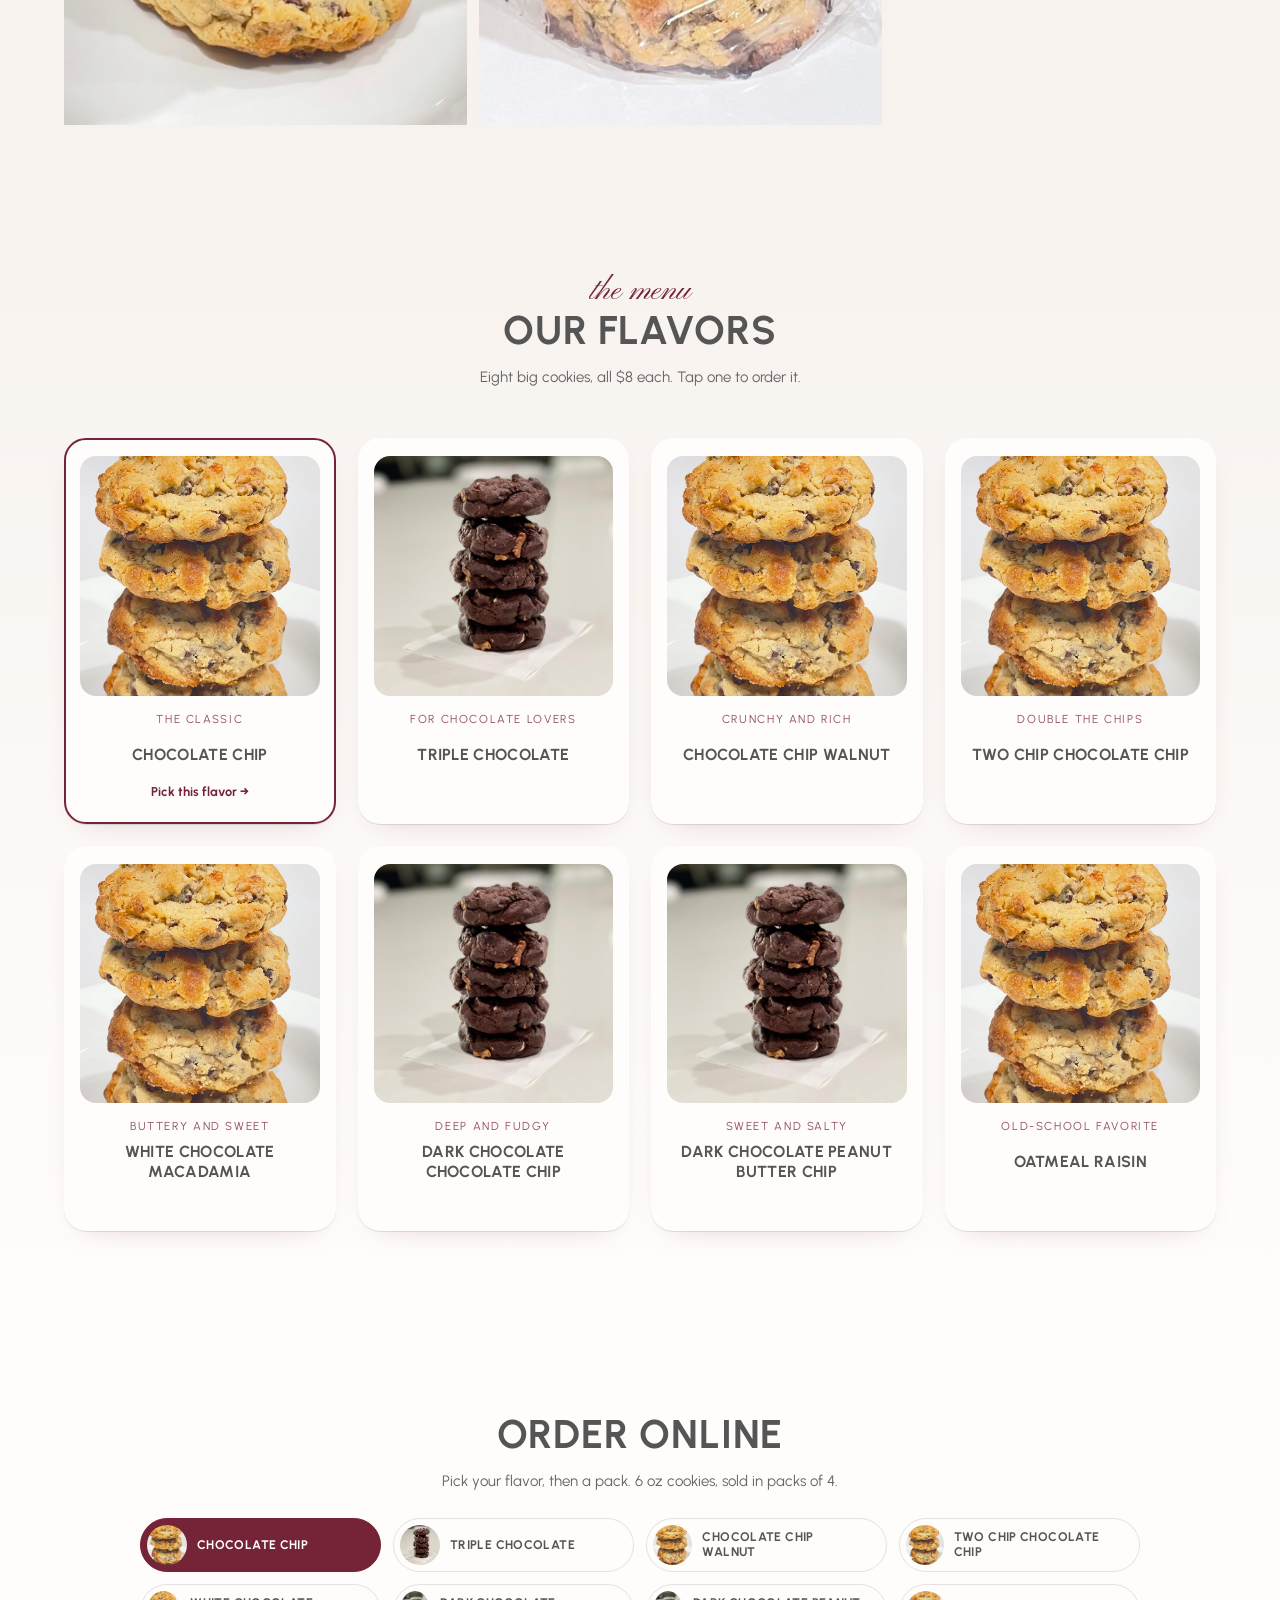
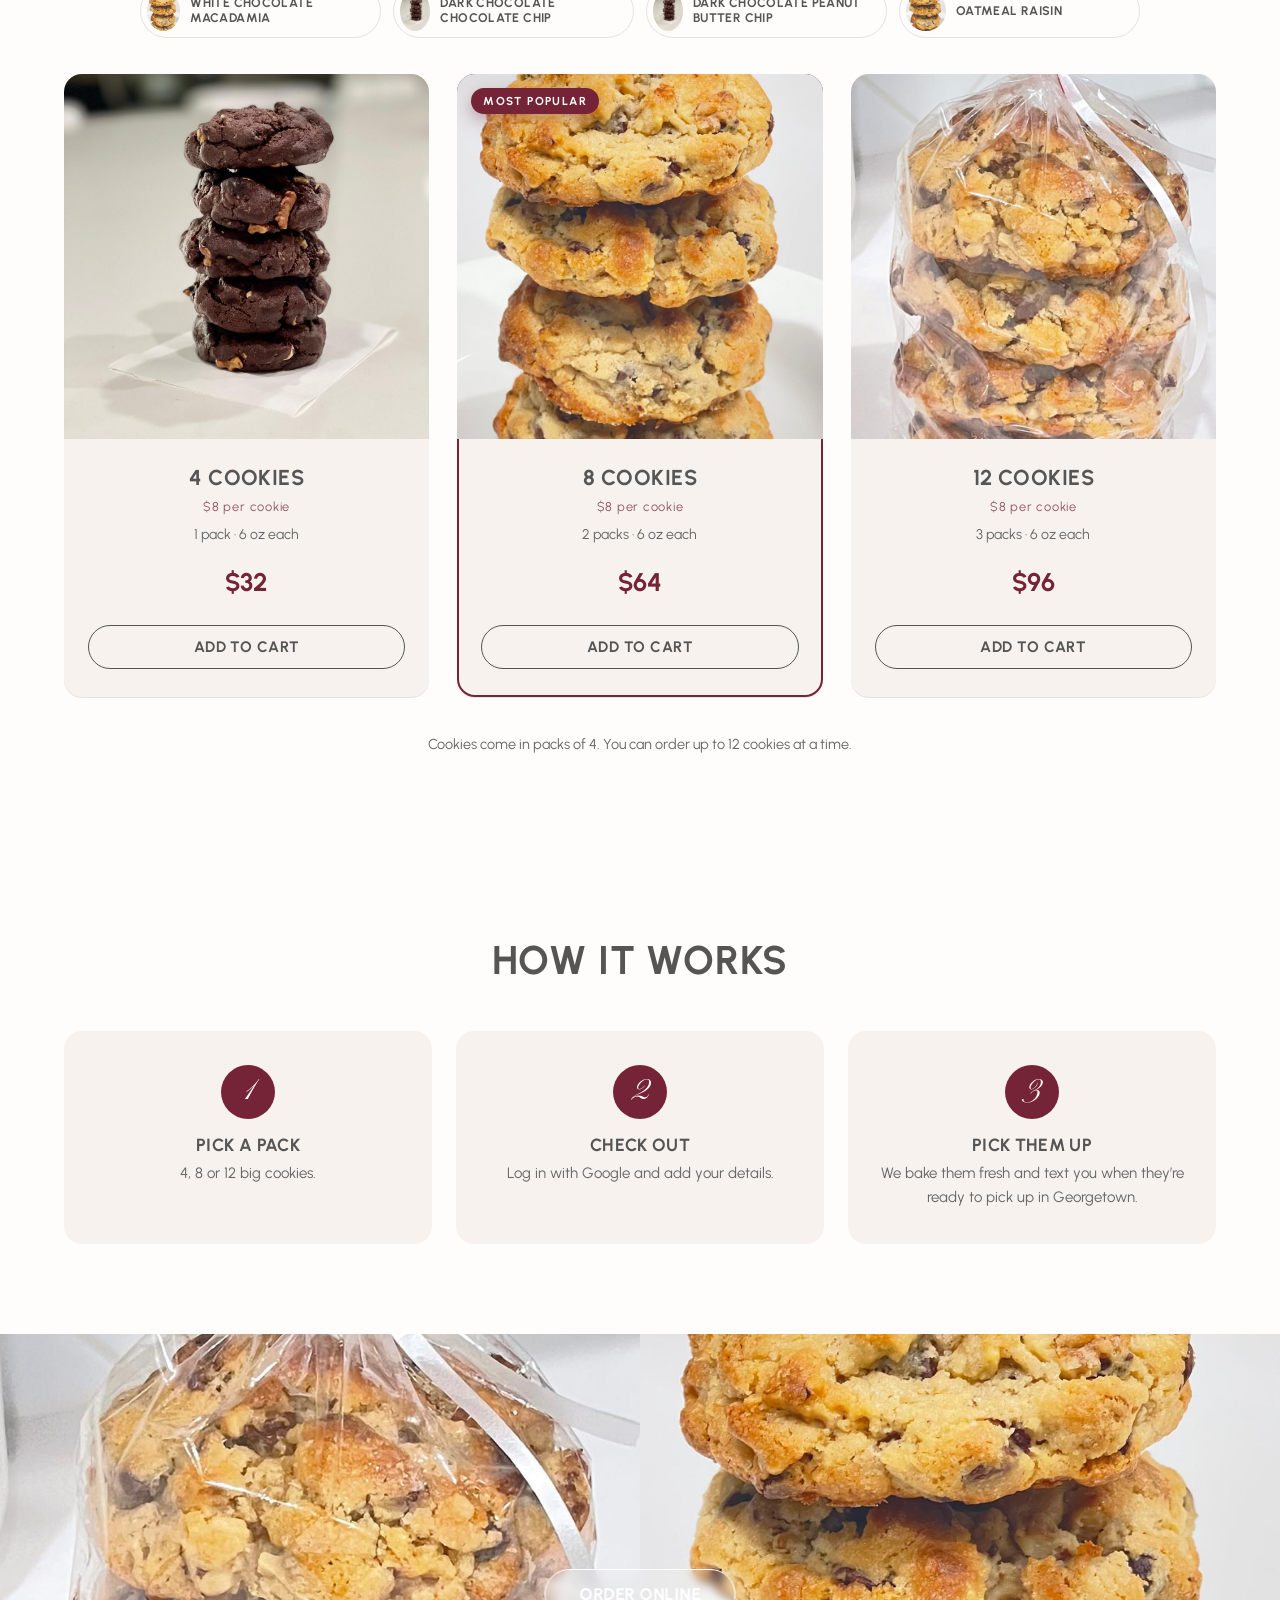
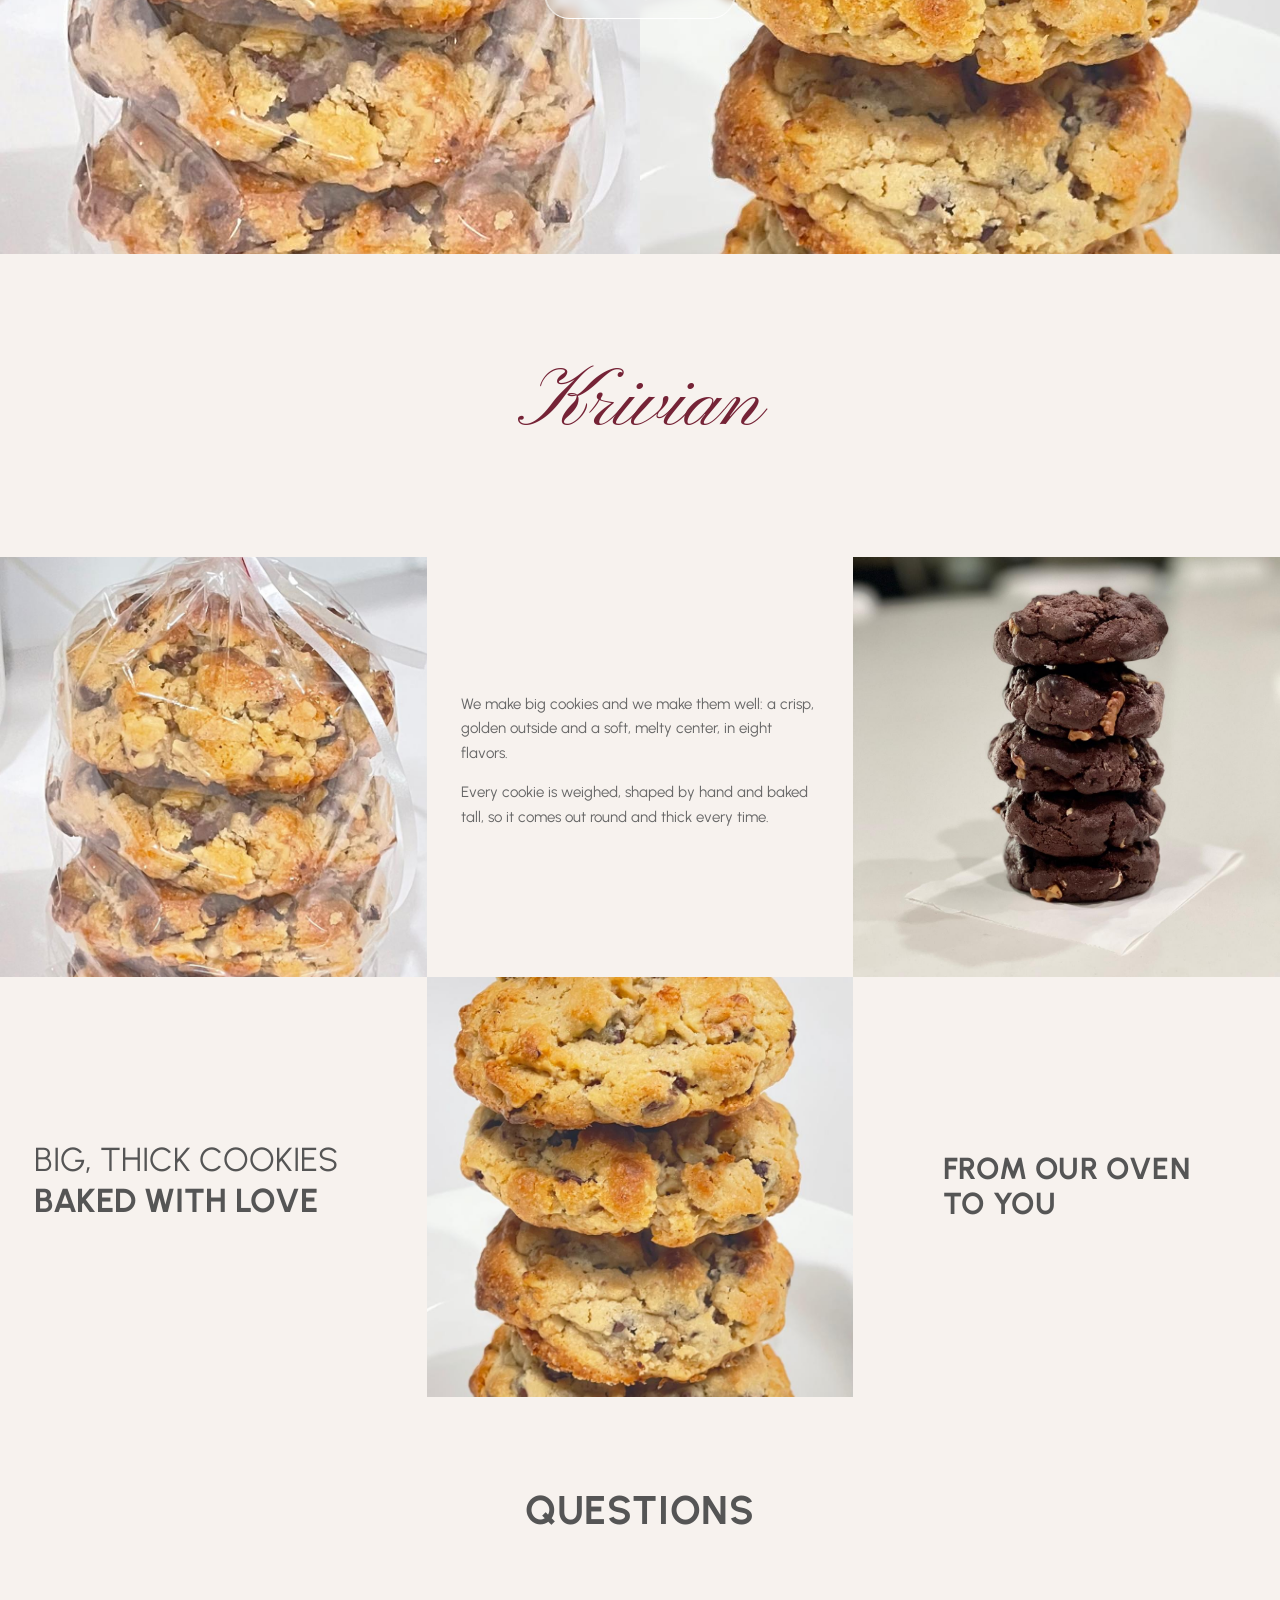
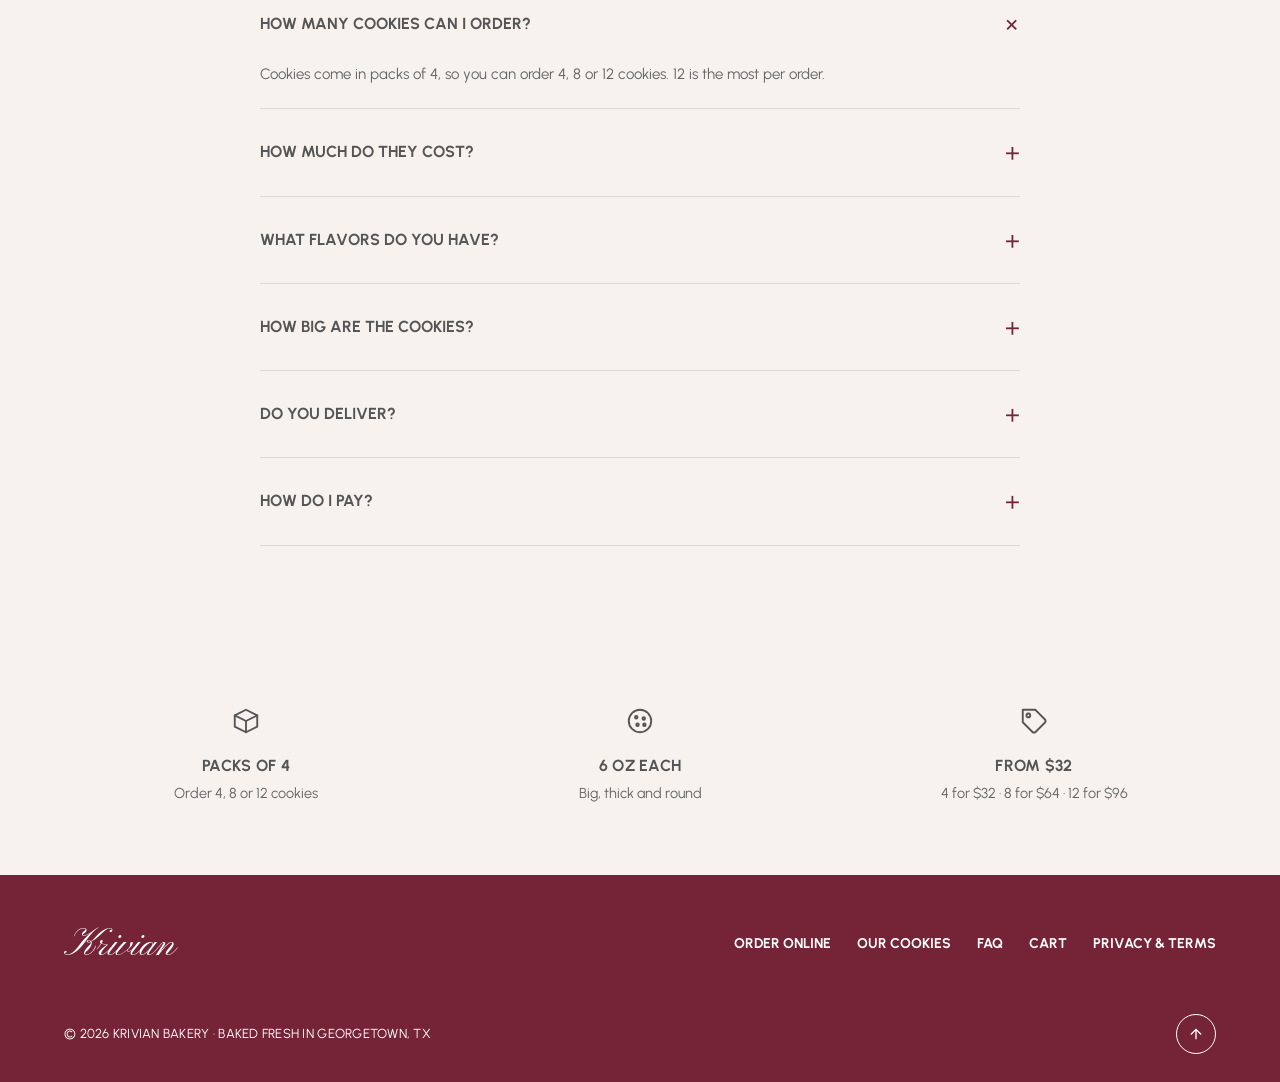
==== commit 4ab84fb3: "Pickup only (no delivery) with a pickup note and FAQ; phones: compact pack rows, compact steps, shor" ====
--- a/index.html
+++ b/index.html
@@ -142,7 +142,7 @@
         <ol class="steps-grid">
           <li><span>1</span><h3>Pick a pack</h3><p>4, 8 or 12 big cookies.</p></li>
           <li><span>2</span><h3>Check out</h3><p>Log in with Google and add your details.</p></li>
-          <li><span>3</span><h3>We bake</h3><p>Your cookies are baked fresh for your order.</p></li>
+          <li><span>3</span><h3>Pick them up</h3><p>We bake them fresh and text you when they&rsquo;re ready to pick up in Georgetown.</p></li>
         </ol>
       </div>
     </section>
@@ -188,6 +188,10 @@
           <details>
             <summary>How big are the cookies?</summary>
             <p>Each cookie is 6 oz. They're big, round and thick, not thin and flat.</p>
+          </details>
+          <details>
+            <summary>Do you deliver?</summary>
+            <p>No, all orders are pickup only in Georgetown, TX. Pick a pickup day at checkout and we&rsquo;ll text you when your cookies are ready.</p>
           </details>
           <details>
             <summary>How do I pay?</summary>
--- a/styles.css
+++ b/styles.css
@@ -480,3 +480,46 @@
   .flavor-wrap .flavors::-webkit-scrollbar { display: none; }
   .flavor-wrap .flavors button { flex: none; white-space: nowrap; scroll-snap-align: start; }
 }
+
+/* the hidden attribute always wins (e.g. the delivery address when Pickup is picked) */
+[hidden] { display: none !important; }
+
+/* cart page: flavors in a tidy two-column grid */
+.sizes-label + .flavors { display: grid; grid-template-columns: repeat(2, minmax(0, 1fr)); gap: 8px; margin: 10px 0 18px; }
+.sizes-label + .flavors button { font-size: .7rem; padding: 4px 10px 4px 4px; text-align: left; line-height: 1.2; min-height: 44px; }
+.sizes-label + .flavors button img { width: 32px; height: 32px; flex: none; }
+@media (min-width: 700px) { .sizes-label + .flavors { grid-template-columns: repeat(4, minmax(0, 1fr)); } }
+
+/* checkout: pickup only */
+.pickup-note { margin: 4px 0 14px; padding: 12px 14px; border-radius: 12px; background: var(--cream); color: var(--ink); font-size: .92rem; line-height: 1.5; }
+
+/* ---------- Phones: shorter, quicker to order ---------- */
+@media (max-width: 760px) {
+  /* packs: compact rows, photo on the left */
+  .store-grid { grid-template-columns: 1fr; gap: 12px; }
+  .product { flex-direction: row; align-items: stretch; border-radius: 16px; }
+  .product:hover { transform: none; }
+  .product-img { width: 118px; flex: none; aspect-ratio: auto; }
+  .product-body { text-align: left; padding: 14px 16px; gap: 2px; }
+  .product-body h3 { font-size: 1.05rem; }
+  .product-body .sub { font-size: .8rem; }
+  .product-body .price { font-size: 1.3rem; margin: 2px 0 10px; }
+  .product-body .pill { padding: 10px 14px; font-size: .82rem; }
+  .ribbon { top: 8px; left: 8px; font-size: .58rem; padding: 4px 8px; letter-spacing: .08em; }
+  .store-note { font-size: .85rem; }
+
+  /* how it works: number on the left */
+  .steps-grid li { display: grid; grid-template-columns: 46px 1fr; column-gap: 14px; align-items: center; text-align: left; padding: 16px 18px; }
+  .steps-grid span { grid-row: span 2; margin: 0; width: 46px; height: 46px; font-size: 1.6rem; }
+  .steps-grid h3 { margin: 0; font-size: 1rem; }
+  .steps-grid p { font-size: .88rem; line-height: 1.45; }
+
+  /* the big photo sections */
+  .photo-pair img { height: 260px; }
+  .trio img { height: 240px; }
+  .trio .trio-text { padding: 26px 22px; }
+
+  /* section spacing */
+  .section { padding-top: 56px; padding-bottom: 56px; }
+  .title { margin-bottom: 28px; }
+}
